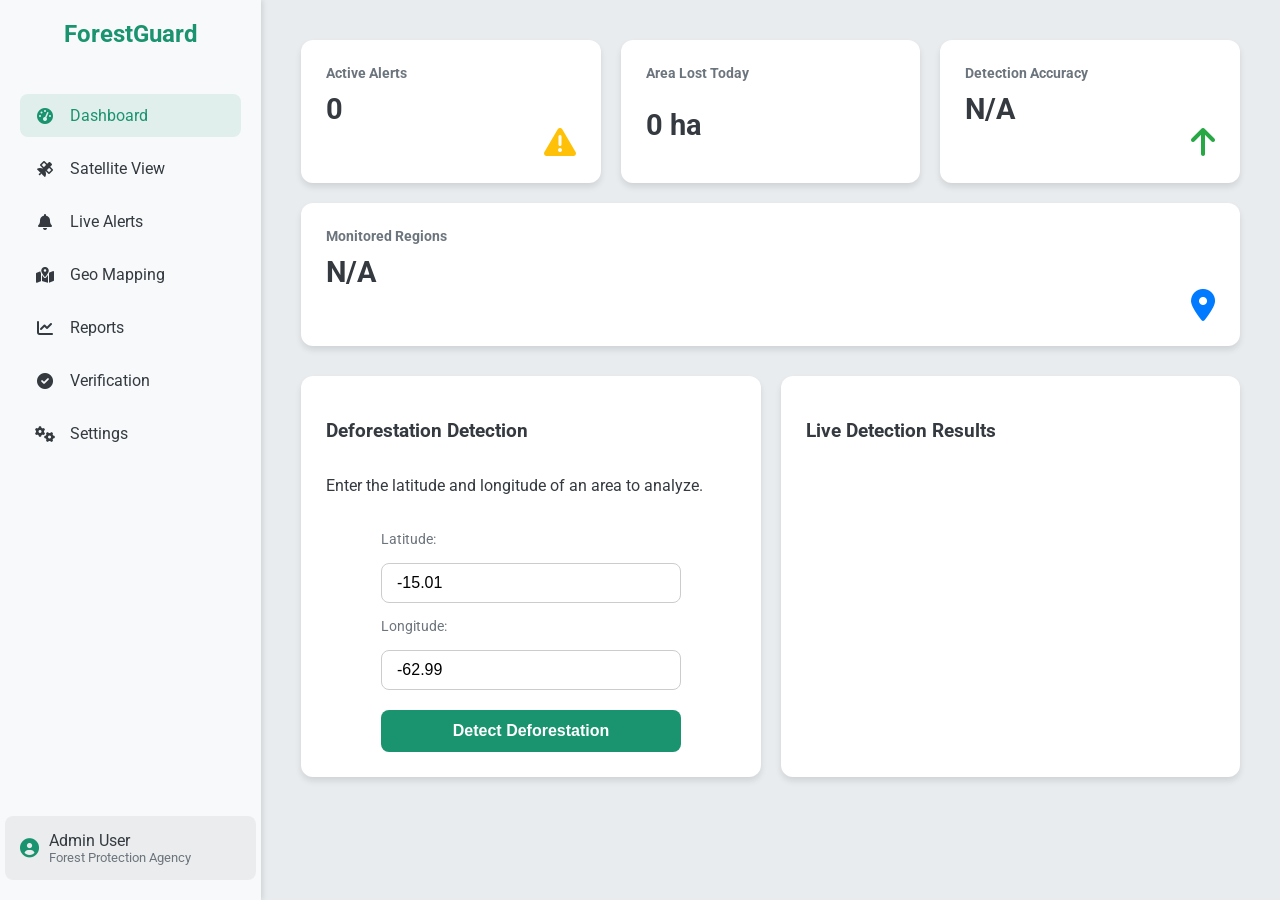
==== src/templates/index.html @ d098df05 "frontend - dashboard" ====
<!DOCTYPE html>
<html lang="en">
<head>
    <meta charset="UTF-8">
    <meta name="viewport" content="width=device-width, initial-scale=1.0">
    <title>ForestGuard | AI Deforestation Monitor</title>
    <link href="https://fonts.googleapis.com/css2?family=Roboto:wght@300;400;700&display=swap" rel="stylesheet">
    <link rel="stylesheet" href="https://cdnjs.cloudflare.com/ajax/libs/font-awesome/6.0.0-beta3/css/all.min.css">
    <style>
        :root {
            --primary-green: #1a936f;
            --sidebar-bg: #f8f9fa;
            --main-bg: #e9ecef;
            --card-bg: #ffffff;
            --text-color: #343a40;
            --light-text: #6c757d;
            --shadow: 0 4px 6px rgba(0, 0, 0, 0.1);
            --red-alert: #dc3545;
            --orange-alert: #fd7e14;
            --green-alert: #28a745;
        }

        body {
            font-family: 'Roboto', sans-serif;
            background-color: var(--main-bg);
            color: var(--text-color);
            margin: 0;
            display: flex;
            min-height: 100vh;
        }

        .sidebar {
            width: 250px;
            background-color: var(--sidebar-bg);
            padding: 20px;
            box-shadow: 2px 0 5px rgba(0, 0, 0, 0.1);
            display: flex;
            flex-direction: column;
            justify-content: space-between;
            align-items: center;
        }

        .sidebar .logo {
            font-size: 1.5em;
            font-weight: 700;
            color: var(--primary-green);
            margin-bottom: 30px;
        }

        .sidebar-menu {
            list-style: none;
            padding: 0;
            width: 100%;
        }

        .sidebar-menu li {
            margin-bottom: 10px;
        }

        .sidebar-menu a {
            display: flex;
            align-items: center;
            padding: 12px 15px;
            text-decoration: none;
            color: var(--text-color);
            border-radius: 8px;
            transition: background-color 0.3s ease;
        }

        .sidebar-menu a:hover,
        .sidebar-menu a.active {
            background-color: rgba(26, 147, 111, 0.1);
            color: var(--primary-green);
        }

        .sidebar-menu a i {
            margin-right: 15px;
            width: 20px;
            text-align: center;
        }

        .user-profile {
            margin-top: auto;
            display: flex;
            align-items: center;
            padding: 15px;
            background-color: rgba(0, 0, 0, 0.05);
            border-radius: 8px;
            width: 100%;
        }

        .user-profile .user-icon {
            font-size: 1.2em;
            color: var(--primary-green);
            margin-right: 10px;
        }

        .main-content {
            flex-grow: 1;
            padding: 40px;
            display: flex;
            flex-direction: column;
        }

        .page-content {
            display: none;
        }

        .page-content.active {
            display: flex;
            flex-direction: column;
        }

        .header-cards {
            display: flex;
            gap: 20px;
            margin-bottom: 30px;
            flex-wrap: wrap;
        }

        .header-card {
            background-color: var(--card-bg);
            padding: 25px;
            border-radius: 12px;
            box-shadow: var(--shadow);
            flex: 1;
            display: flex;
            flex-direction: column;
            justify-content: space-between;
            min-width: 200px;
        }

        .header-card h4 {
            font-size: 0.9em;
            color: var(--light-text);
            margin-top: 0;
            margin-bottom: 10px;
        }

        .header-card .card-value {
            font-size: 1.8em;
            font-weight: 700;
            margin: 0;
        }

        .header-card .card-info {
            font-size: 0.8em;
            color: var(--light-text);
            margin-top: 5px;
        }

        .header-card .card-icon {
            font-size: 2em;
            color: var(--primary-green);
            margin-left: auto;
        }

        .main-cards {
            display: grid;
            grid-template-columns: repeat(auto-fit, minmax(300px, 1fr));
            gap: 20px;
            margin-bottom: 30px;
        }

        .main-card {
            background-color: var(--card-bg);
            padding: 25px;
            border-radius: 12px;
            box-shadow: var(--shadow);
            display: flex;
            flex-direction: column;
        }

        .input-card {
            display: flex;
            flex-direction: column;
            align-items: center;
        }

        .input-group {
            display: flex;
            flex-direction: column;
            gap: 15px;
            margin-top: 20px;
            width: 100%;
            max-width: 300px;
        }

        .input-group label {
            text-align: left;
            font-size: 0.9em;
            color: var(--light-text);
        }

        .input-group input {
            padding: 10px 15px;
            border: 1px solid #ccc;
            border-radius: 8px;
            font-size: 1em;
            outline: none;
            transition: border-color 0.3s ease, box-shadow 0.3s ease;
            width: 100%;
            box-sizing: border-box;
        }

        #alert-button {
            background-color: var(--primary-green);
            color: white;
            padding: 12px 24px;
            border: none;
            border-radius: 8px;
            font-size: 1em;
            cursor: pointer;
            transition: background-color 0.3s ease, transform 0.2s ease;
            font-weight: 700;
            margin-top: 20px;
            width: 100%;
            max-width: 300px;
        }

        #alert-button:hover {
            background-color: #167a5b;
            transform: translateY(-2px);
        }

        .loading-spinner {
            display: none;
            border: 4px solid #f3f3f3;
            border-top: 4px solid var(--primary-green);
            border-radius: 50%;
            width: 30px;
            height: 30px;
            animation: spin 1s linear infinite;
            margin: 20px auto;
        }

        @keyframes spin {
            0% { transform: rotate(0deg); }
            100% { transform: rotate(360deg); }
        }

        .results-container {
            display: flex;
            justify-content: center;
            flex-wrap: wrap;
            gap: 20px;
            margin-top: 30px;
        }

        .result-image {
            background: var(--main-bg);
            padding: 10px;
            border-radius: 12px;
            box-shadow: var(--shadow);
            text-align: center;
            flex: 1;
            min-width: 250px;
        }

        .result-image img {
            max-width: 100%;
            height: auto;
            border-radius: 8px;
        }

        .alert-card {
            background-color: var(--card-bg);
            padding: 20px;
            border-radius: 12px;
            box-shadow: var(--shadow);
            display: flex;
            flex-direction: column;
            gap: 15px;
        }

        .alert-header {
            display: flex;
            justify-content: space-between;
            align-items: center;
        }

        .alert-header .alert-title {
            font-size: 1.1em;
            font-weight: 700;
        }

        .alert-header .alert-status {
            font-size: 0.9em;
            font-weight: 700;
            padding: 5px 10px;
            border-radius: 5px;
            color: #fff;
        }

        .alert-header .high-risk {
            background-color: var(--red-alert);
        }

        .alert-header .medium-risk {
            background-color: var(--orange-alert);
        }

        .alert-header .low-risk {
            background-color: var(--green-alert);
        }

        .alert-details {
            display: grid;
            grid-template-columns: 1fr 1fr;
            gap: 10px;
        }

        .alert-detail-item {
            display: flex;
            flex-direction: column;
        }

        .alert-detail-item .label {
            font-size: 0.8em;
            color: var(--light-text);
        }

        .alert-detail-item .value {
            font-size: 0.9em;
            font-weight: 400;
        }

        .alert-buttons {
            display: flex;
            gap: 10px;
            margin-top: 15px;
        }

        .alert-buttons .btn {
            flex: 1;
            padding: 10px;
            border-radius: 8px;
            text-align: center;
            text-decoration: none;
            font-weight: 700;
            transition: background-color 0.3s ease;
        }

        .alert-buttons .btn-primary {
            background-color: var(--primary-green);
            color: #fff;
            border: none;
        }

        .alert-buttons .btn-secondary {
            background-color: #e9ecef;
            color: var(--text-color);
            border: 1px solid #dee2e6;
        }

        .alerts-grid {
            display: grid;
            grid-template-columns: repeat(auto-fit, minmax(350px, 1fr));
            gap: 20px;
        }

        .satellite-content {
            display: flex;
            gap: 20px;
            flex-wrap: wrap;
            margin-top: 20px;
        }

        .satellite-left {
            flex: 2;
        }

        .satellite-right {
            flex: 1;
            display: flex;
            flex-direction: column;
            gap: 20px;
        }

        .satellite-map {
            width: 100%;
            height: 400px;
            background-color: var(--main-bg);
            border-radius: 12px;
            box-shadow: var(--shadow);
            display: flex;
            align-items: center;
            justify-content: center;
            font-size: 1.2em;
            color: var(--light-text);
        }

        /* Responsive design */
        @media (max-width: 768px) {
            body {
                flex-direction: column;
            }
            .sidebar {
                width: 100%;
                height: auto;
                flex-direction: row;
                justify-content: space-between;
                padding: 10px 20px;
                box-shadow: 0 2px 5px rgba(0, 0, 0, 0.1);
            }
            .sidebar .logo {
                margin-bottom: 0;
            }
            .sidebar-menu {
                display: none;
            }
            .user-profile {
                display: none;
            }
            .main-content {
                padding: 20px;
            }
        }
    </style>
</head>
<body>
    <div class="sidebar">
        <div class="logo">ForestGuard</div>
        <ul class="sidebar-menu">
            <li><a href="#" class="active" data-page="dashboard"><i class="fas fa-tachometer-alt"></i> Dashboard</a></li>
            <li><a href="#" data-page="satellite-view"><i class="fas fa-satellite"></i> Satellite View</a></li>
            <li><a href="#" data-page="live-alerts"><i class="fas fa-bell"></i> Live Alerts</a></li>
            <li><a href="#" data-page="geo-mapping"><i class="fas fa-map-marked-alt"></i> Geo Mapping</a></li>
            <li><a href="#" data-page="reports"><i class="fas fa-chart-line"></i> Reports</a></li>
            <li><a href="#" data-page="verification"><i class="fas fa-check-circle"></i> Verification</a></li>
            <li><a href="#" data-page="settings"><i class="fas fa-cogs"></i> Settings</a></li>
        </ul>
        <div class="user-profile">
            <i class="fas fa-user-circle user-icon"></i>
            <div>
                <div>Admin User</div>
                <div style="font-size: 0.8em; color: var(--light-text);">Forest Protection Agency</div>
            </div>
        </div>
    </div>
    <div class="main-content">
        <!-- Dashboard Page -->
        <div class="page-content active" id="dashboard-page">
            <div class="header-cards">
                <div class="header-card">
                    <h4>Active Alerts</h4>
                    <div class="card-value" id="active-alerts">0</div>
                    <i class="fas fa-exclamation-triangle card-icon" style="color: #ffc107;"></i>
                </div>
                <div class="header-card">
                    <h4>Area Lost Today</h4>
                    <div class="card-value" id="area-lost">0 ha</div>
                    <i class="fas fa-tree-city card-icon" style="color: #dc3545;"></i>
                </div>
                <div class="header-card">
                    <h4>Detection Accuracy</h4>
                    <div class="card-value" id="accuracy">N/A</div>
                    <i class="fas fa-arrow-up card-icon" style="color: #28a745;"></i>
                </div>
                <div class="header-card">
                    <h4>Monitored Regions</h4>
                    <div class="card-value" id="regions">N/A</div>
                    <i class="fas fa-map-marker-alt card-icon" style="color: #007bff;"></i>
                </div>
            </div>
            <div class="main-cards">
                <div class="main-card">
                    <h3>Deforestation Detection</h3>
                    <p>Enter the latitude and longitude of an area to analyze.</p>
                    <div class="input-card">
                        <div class="input-group">
                            <label for="lat">Latitude:</label>
                            <input type="number" id="lat" value="-15.01" step="any">
                            <label for="lon">Longitude:</label>
                            <input type="number" id="lon" value="-62.99" step="any">
                        </div>
                        <button id="alert-button">Detect Deforestation</button>
                        <div id="loading" class="loading-spinner"></div>
                        <div id="status-message"></div>
                    </div>
                </div>
                <div class="main-card">
                    <h3>Live Detection Results</h3>
                    <div class="results-container" id="results">
                        <!-- Images will be injected here -->
                    </div>
                </div>
            </div>
        </div>

        <!-- Satellite View Page -->
        <div class="page-content" id="satellite-view-page">
            <h3>Live Satellite Feed - Amazon Basin</h3>
            <p style="font-size: 0.9em; color: var(--light-text);">Coordinates: -3.4553, -62.2159</p>
            <div class="satellite-content">
                <div class="satellite-left">
                    <div class="main-card">
                        <p style="font-size: 0.9em; color: var(--light-text); text-align: left;">AI Detection Legend</p>
                        <div style="display: flex; flex-direction: column; gap: 5px; margin-top: 10px;">
                            <div style="display: flex; align-items: center; gap: 10px; font-size: 0.9em;">
                                <div style="width: 15px; height: 15px; background-color: var(--red-alert);"></div>High Risk (>90% confidence)
                            </div>
                            <div style="display: flex; align-items: center; gap: 10px; font-size: 0.9em;">
                                <div style="width: 15px; height: 15px; background-color: var(--orange-alert);"></div>Medium Risk (70-90% confidence)
                            </div>
                            <div style="display: flex; align-items: center; gap: 10px; font-size: 0.9em;">
                                <div style="width: 15px; height: 15px; background-color: var(--green-alert);"></div>Low Risk (50-70% confidence)
                            </div>
                        </div>
                        <div class="satellite-map">
                            <i class="fas fa-map" style="font-size: 3em;"></i>
                        </div>
                    </div>
                </div>
                <div class="satellite-right">
                    <div class="main-card">
                        <p style="font-size: 0.9em; color: var(--light-text); text-align: left;">Real-time Analysis</p>
                        <div style="display: flex; justify-content: space-between; margin-top: 10px; font-size: 0.9em;">
                            <div style="color: var(--light-text);">Processing Status:</div>
                            <div style="font-weight: 700;">Active</div>
                        </div>
                        <div style="display: flex; justify-content: space-between; margin-top: 5px; font-size: 0.9em;">
                            <div style="color: var(--light-text);">Last Update:</div>
                            <div style="font-weight: 700;">2 minutes ago</div>
                        </div>
                        <div style="display: flex; justify-content: space-between; margin-top: 5px; font-size: 0.9em;">
                            <div style="color: var(--light-text);">Cloud Coverage:</div>
                            <div style="font-weight: 700;">12%</div>
                        </div>
                        <div style="display: flex; justify-content: space-between; margin-top: 5px; font-size: 0.9em;">
                            <div style="color: var(--light-text);">Image Resolution:</div>
                            <div style="font-weight: 700;">10m/pixel</div>
                        </div>
                    </div>
                    <div class="main-card">
                        <p style="font-size: 0.9em; color: var(--light-text); text-align: left;">Detection Summary</p>
                        <div style="display: flex; justify-content: space-between; margin-top: 10px; font-size: 0.9em;">
                            <div style="color: var(--light-text);">Total Detections:</div>
                            <div style="font-weight: 700;">247</div>
                        </div>
                        <div style="display: flex; justify-content: space-between; margin-top: 5px; font-size: 0.9em;">
                            <div style="color: var(--light-text);">High Confidence:</div>
                            <div style="font-weight: 700;">89</div>
                        </div>
                        <div style="display: flex; justify-content: space-between; margin-top: 5px; font-size: 0.9em;">
                            <div style="color: var(--light-text);">Medium Confidence:</div>
                            <div style="font-weight: 700;">124</div>
                        </div>
                        <div style="display: flex; justify-content: space-between; margin-top: 5px; font-size: 0.9em;">
                            <div style="color: var(--light-text);">Low Confidence:</div>
                            <div style="font-weight: 700;">34</div>
                        </div>
                    </div>
                    <div class="main-card">
                        <p style="font-size: 0.9em; color: var(--light-text); text-align: left;">Area Analysis</p>
                        <div style="display: flex; justify-content: space-between; margin-top: 10px; font-size: 0.9em;">
                            <div style="color: var(--light-text);">Total Area Lost:</div>
                            <div style="font-weight: 700;">1,456 ha</div>
                        </div>
                        <div style="display: flex; justify-content: space-between; margin-top: 5px; font-size: 0.9em;">
                            <div style="color: var(--light-text);">Rate (ha/day):</div>
                            <div style="font-weight: 700;">12.3 ha</div>
                        </div>
                        <div style="display: flex; justify-content: space-between; margin-top: 5px; font-size: 0.9em;">
                            <div style="color: var(--light-text);">Largest Event:</div>
                            <div style="font-weight: 700;">18.2 ha</div>
                        </div>
                        <div style="display: flex; justify-content: space-between; margin-top: 5px; font-size: 0.9em;">
                            <div style="color: var(--light-text);">Average Size:</div>
                            <div style="font-weight: 700;">8.7 ha</div>
                        </div>
                    </div>
                </div>
            </div>
        </div>

        <!-- Live Alerts Page -->
        <div class="page-content" id="live-alerts-page">
            <h3>Live Deforestation Alerts</h3>
            <div class="alerts-grid">
                <!-- Alert Card 1 -->
                <div class="alert-card">
                    <div class="alert-header">
                        <div class="alert-title">Alert #001</div>
                        <div class="alert-status high-risk">HIGH RISK</div>
                    </div>
                    <div class="alert-image">
                        <img src="https://placehold.co/400x200/96ac6c/fff?text=Alert+Image" alt="Deforestation Alert">
                    </div>
                    <div class="alert-details">
                        <div class="alert-detail-item">
                            <div class="label">Location</div>
                            <div class="value">Amazon Basin (-3.4653, -62.2159)</div>
                        </div>
                        <div class="alert-detail-item">
                            <div class="label">Area affected</div>
                            <div class="value">12.3 ha</div>
                        </div>
                        <div class="alert-detail-item">
                            <div class="label">Date/Time</div>
                            <div class="value">2025-08-18 14:32:15</div>
                        </div>
                        <div class="alert-detail-item">
                            <div class="label">AI Confidence</div>
                            <div class="value">98.2%</div>
                        </div>
                    </div>
                    <div class="alert-buttons">
                        <a href="#" class="btn btn-primary">Investigate</a>
                        <a href="#" class="btn btn-secondary">False Positive</a>
                    </div>
                </div>
                <!-- Alert Card 2 -->
                <div class="alert-card">
                    <div class="alert-header">
                        <div class="alert-title">Alert #002</div>
                        <div class="alert-status medium-risk">MEDIUM RISK</div>
                    </div>
                    <div class="alert-image">
                        <img src="https://placehold.co/400x200/96ac6c/fff?text=Alert+Image" alt="Deforestation Alert">
                    </div>
                    <div class="alert-details">
                        <div class="alert-detail-item">
                            <div class="label">Location</div>
                            <div class="value">Congo Basin (0.3478, 25.2797)</div>
                        </div>
                        <div class="alert-detail-item">
                            <div class="label">Area affected</div>
                            <div class="value">8.7 ha</div>
                        </div>
                        <div class="alert-detail-item">
                            <div class="label">Date/Time</div>
                            <div class="value">2025-08-18 13:45:28</div>
                        </div>
                        <div class="alert-detail-item">
                            <div class="label">AI Confidence</div>
                            <div class="value">87.5%</div>
                        </div>
                    </div>
                    <div class="alert-buttons">
                        <a href="#" class="btn btn-primary">Investigate</a>
                        <a href="#" class="btn btn-secondary">False Positive</a>
                    </div>
                </div>
                <!-- Alert Card 3 -->
                <div class="alert-card">
                    <div class="alert-header">
                        <div class="alert-title">Alert #003</div>
                        <div class="alert-status high-risk">HIGH RISK</div>
                    </div>
                    <div class="alert-image">
                        <img src="https://placehold.co/400x200/96ac6c/fff?text=Alert+Image" alt="Deforestation Alert">
                    </div>
                    <div class="alert-details">
                        <div class="alert-detail-item">
                            <div class="label">Location</div>
                            <div class="value">Borneo (-0.7893, 113.9213)</div>
                        </div>
                        <div class="alert-detail-item">
                            <div class="label">Area affected</div>
                            <div class="value">15.6 ha</div>
                        </div>
                        <div class="alert-detail-item">
                            <div class="label">Date/Time</div>
                            <div class="value">2025-08-18 12:18:42</div>
                        </div>
                        <div class="alert-detail-item">
                            <div class="label">AI Confidence</div>
                            <div class="value">94.8%</div>
                        </div>
                    </div>
                    <div class="alert-buttons">
                        <a href="#" class="btn btn-primary">Investigate</a>
                        <a href="#" class="btn btn-secondary">False Positive</a>
                    </div>
                </div>
                <!-- Alert Card 4 -->
                <div class="alert-card">
                    <div class="alert-header">
                        <div class="alert-title">Alert #004</div>
                        <div class="alert-status low-risk">LOW RISK</div>
                    </div>
                    <div class="alert-image">
                        <img src="https://placehold.co/400x200/96ac6c/fff?text=Alert+Image" alt="Deforestation Alert">
                    </div>
                    <div class="alert-details">
                        <div class="alert-detail-item">
                            <div class="label">Location</div>
                            <div class="value">Atlantic Forest (-22.9068, -43.1729)</div>
                        </div>
                        <div class="alert-detail-item">
                            <div class="label">Area affected</div>
                            <div class="value">4.2 ha</div>
                        </div>
                        <div class="alert-detail-item">
                            <div class="label">Date/Time</div>
                            <div class="value">2025-08-18 11:52:17</div>
                        </div>
                        <div class="alert-detail-item">
                            <div class="label">AI Confidence</div>
                            <div class="value">72.1%</div>
                        </div>
                    </div>
                    <div class="alert-buttons">
                        <a href="#" class="btn btn-primary">Investigate</a>
                        <a href="#" class="btn btn-secondary">False Positive</a>
                    </div>
                </div>
            </div>
        </div>

        <!-- Other pages (Geo Mapping, Reports, etc.) -->
        <div class="page-content" id="geo-mapping-page">
            <h3>Geospatial Mapping</h3>
            <p>This page will display a map with deforestation alerts and regional statistics.</p>
        </div>
        <div class="page-content" id="reports-page">
            <h3>Reports</h3>
            <p>This page will provide detailed deforestation reports.</p>
        </div>
        <div class="page-content" id="verification-page">
            <h3>Verification</h3>
            <p>This page will allow users to verify AI alerts.</p>
        </div>
        <div class="page-content" id="settings-page">
            <h3>Settings</h3>
            <p>This page will contain user and application settings.</p>
        </div>
    </div>
    <script src="https://cdnjs.cloudflare.com/ajax/libs/animejs/3.2.1/anime.min.js"></script>
    <script src="/static/ui.js"></script>
    <script src="/static/app.js"></script>
</body>
</html>
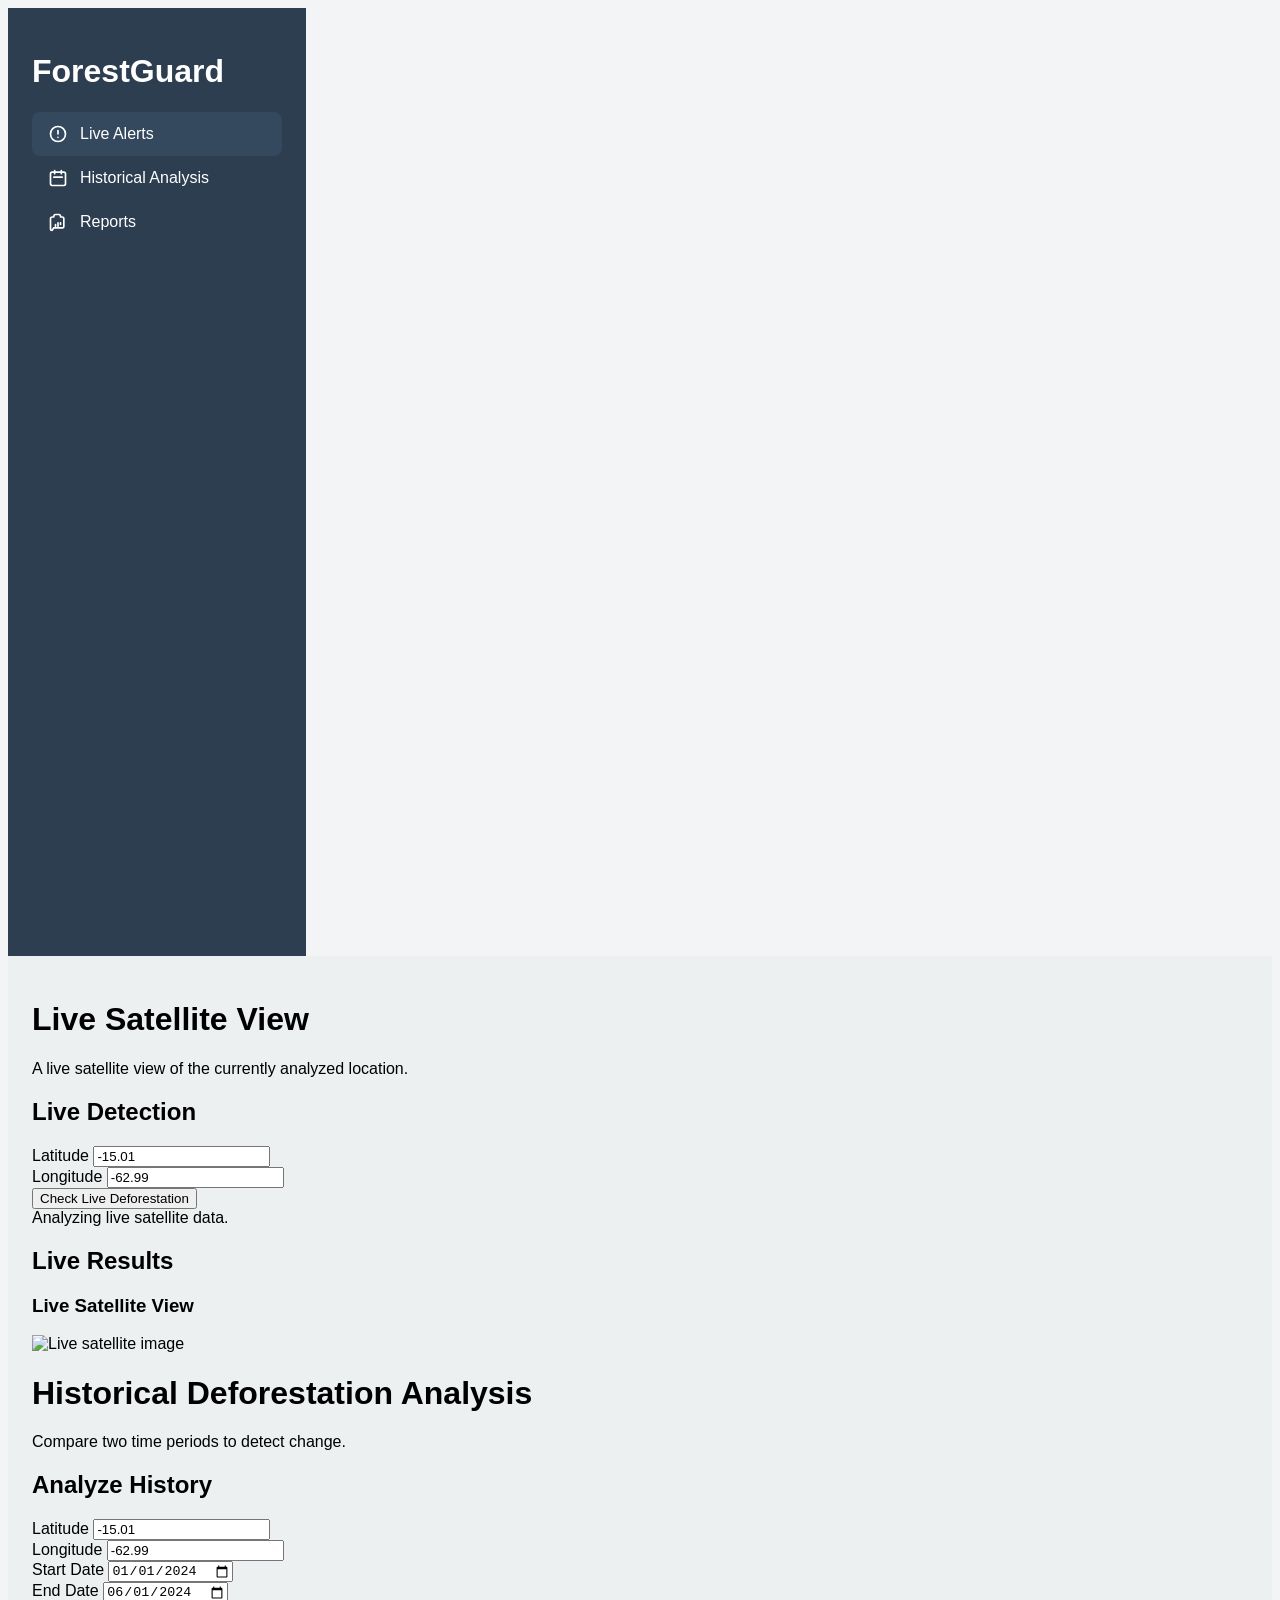
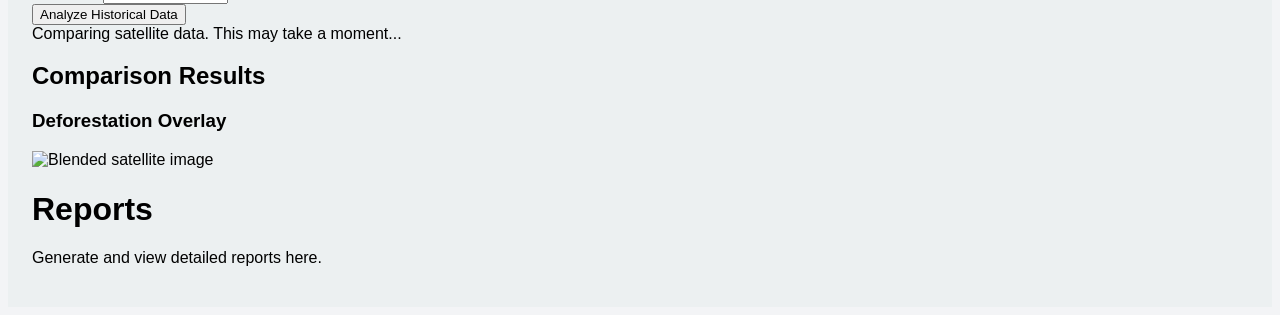
==== commit 61b14350: "final push" ====
--- a/src/templates/index.html
+++ b/src/templates/index.html
@@ -3,732 +3,280 @@
 <head>
     <meta charset="UTF-8">
     <meta name="viewport" content="width=device-width, initial-scale=1.0">
-    <title>ForestGuard | AI Deforestation Monitor</title>
-    <link href="https://fonts.googleapis.com/css2?family=Roboto:wght@300;400;700&display=swap" rel="stylesheet">
-    <link rel="stylesheet" href="https://cdnjs.cloudflare.com/ajax/libs/font-awesome/6.0.0-beta3/css/all.min.css">
+    <title>ForestGuard Dashboard</title>
+    <script src="https://cdn.tailwindcss.com"></script>
     <style>
-        :root {
-            --primary-green: #1a936f;
-            --sidebar-bg: #f8f9fa;
-            --main-bg: #e9ecef;
-            --card-bg: #ffffff;
-            --text-color: #343a40;
-            --light-text: #6c757d;
-            --shadow: 0 4px 6px rgba(0, 0, 0, 0.1);
-            --red-alert: #dc3545;
-            --orange-alert: #fd7e14;
-            --green-alert: #28a745;
-        }
-
         body {
-            font-family: 'Roboto', sans-serif;
-            background-color: var(--main-bg);
-            color: var(--text-color);
-            margin: 0;
-            display: flex;
-            min-height: 100vh;
-        }
-
+            font-family: 'Inter', sans-serif;
+            background-color: #f3f4f6;
+        }
         .sidebar {
             width: 250px;
-            background-color: var(--sidebar-bg);
-            padding: 20px;
-            box-shadow: 2px 0 5px rgba(0, 0, 0, 0.1);
-            display: flex;
-            flex-direction: column;
-            justify-content: space-between;
-            align-items: center;
-        }
-
-        .sidebar .logo {
-            font-size: 1.5em;
-            font-weight: 700;
-            color: var(--primary-green);
-            margin-bottom: 30px;
-        }
-
-        .sidebar-menu {
-            list-style: none;
-            padding: 0;
-            width: 100%;
-        }
-
-        .sidebar-menu li {
-            margin-bottom: 10px;
-        }
-
-        .sidebar-menu a {
+            background-color: #2c3e50;
+            color: white;
+            padding: 24px;
+            height: 100vh;
+        }
+        .content {
+            flex-grow: 1;
+            background-color: #ecf0f1;
+            padding: 24px;
+        }
+        .nav-item {
             display: flex;
             align-items: center;
-            padding: 12px 15px;
-            text-decoration: none;
-            color: var(--text-color);
+            padding: 12px 16px;
             border-radius: 8px;
-            transition: background-color 0.3s ease;
-        }
-
-        .sidebar-menu a:hover,
-        .sidebar-menu a.active {
-            background-color: rgba(26, 147, 111, 0.1);
-            color: var(--primary-green);
-        }
-
-        .sidebar-menu a i {
-            margin-right: 15px;
+            cursor: pointer;
+            transition: background-color 0.2s;
+        }
+        .nav-item:hover, .nav-item.active {
+            background-color: #34495e;
+        }
+        .nav-item-icon {
             width: 20px;
-            text-align: center;
-        }
-
-        .user-profile {
-            margin-top: auto;
-            display: flex;
-            align-items: center;
-            padding: 15px;
-            background-color: rgba(0, 0, 0, 0.05);
-            border-radius: 8px;
-            width: 100%;
-        }
-
-        .user-profile .user-icon {
-            font-size: 1.2em;
-            color: var(--primary-green);
-            margin-right: 10px;
-        }
-
-        .main-content {
-            flex-grow: 1;
-            padding: 40px;
-            display: flex;
-            flex-direction: column;
-        }
-
-        .page-content {
-            display: none;
-        }
-
-        .page-content.active {
-            display: flex;
-            flex-direction: column;
-        }
-
-        .header-cards {
-            display: flex;
-            gap: 20px;
-            margin-bottom: 30px;
-            flex-wrap: wrap;
-        }
-
-        .header-card {
-            background-color: var(--card-bg);
-            padding: 25px;
-            border-radius: 12px;
-            box-shadow: var(--shadow);
-            flex: 1;
-            display: flex;
-            flex-direction: column;
-            justify-content: space-between;
-            min-width: 200px;
-        }
-
-        .header-card h4 {
-            font-size: 0.9em;
-            color: var(--light-text);
-            margin-top: 0;
-            margin-bottom: 10px;
-        }
-
-        .header-card .card-value {
-            font-size: 1.8em;
-            font-weight: 700;
-            margin: 0;
-        }
-
-        .header-card .card-info {
-            font-size: 0.8em;
-            color: var(--light-text);
-            margin-top: 5px;
-        }
-
-        .header-card .card-icon {
-            font-size: 2em;
-            color: var(--primary-green);
-            margin-left: auto;
-        }
-
-        .main-cards {
-            display: grid;
-            grid-template-columns: repeat(auto-fit, minmax(300px, 1fr));
-            gap: 20px;
-            margin-bottom: 30px;
-        }
-
-        .main-card {
-            background-color: var(--card-bg);
-            padding: 25px;
-            border-radius: 12px;
-            box-shadow: var(--shadow);
-            display: flex;
-            flex-direction: column;
-        }
-
-        .input-card {
-            display: flex;
-            flex-direction: column;
-            align-items: center;
-        }
-
-        .input-group {
-            display: flex;
-            flex-direction: column;
-            gap: 15px;
-            margin-top: 20px;
-            width: 100%;
-            max-width: 300px;
-        }
-
-        .input-group label {
-            text-align: left;
-            font-size: 0.9em;
-            color: var(--light-text);
-        }
-
-        .input-group input {
-            padding: 10px 15px;
-            border: 1px solid #ccc;
-            border-radius: 8px;
-            font-size: 1em;
-            outline: none;
-            transition: border-color 0.3s ease, box-shadow 0.3s ease;
-            width: 100%;
-            box-sizing: border-box;
-        }
-
-        #alert-button {
-            background-color: var(--primary-green);
-            color: white;
-            padding: 12px 24px;
-            border: none;
-            border-radius: 8px;
-            font-size: 1em;
-            cursor: pointer;
-            transition: background-color 0.3s ease, transform 0.2s ease;
-            font-weight: 700;
-            margin-top: 20px;
-            width: 100%;
-            max-width: 300px;
-        }
-
-        #alert-button:hover {
-            background-color: #167a5b;
-            transform: translateY(-2px);
-        }
-
-        .loading-spinner {
-            display: none;
-            border: 4px solid #f3f3f3;
-            border-top: 4px solid var(--primary-green);
-            border-radius: 50%;
-            width: 30px;
-            height: 30px;
-            animation: spin 1s linear infinite;
-            margin: 20px auto;
-        }
-
-        @keyframes spin {
-            0% { transform: rotate(0deg); }
-            100% { transform: rotate(360deg); }
-        }
-
-        .results-container {
-            display: flex;
-            justify-content: center;
-            flex-wrap: wrap;
-            gap: 20px;
-            margin-top: 30px;
-        }
-
-        .result-image {
-            background: var(--main-bg);
-            padding: 10px;
-            border-radius: 12px;
-            box-shadow: var(--shadow);
-            text-align: center;
-            flex: 1;
-            min-width: 250px;
-        }
-
-        .result-image img {
-            max-width: 100%;
-            height: auto;
-            border-radius: 8px;
-        }
-
-        .alert-card {
-            background-color: var(--card-bg);
-            padding: 20px;
-            border-radius: 12px;
-            box-shadow: var(--shadow);
-            display: flex;
-            flex-direction: column;
-            gap: 15px;
-        }
-
-        .alert-header {
-            display: flex;
-            justify-content: space-between;
-            align-items: center;
-        }
-
-        .alert-header .alert-title {
-            font-size: 1.1em;
-            font-weight: 700;
-        }
-
-        .alert-header .alert-status {
-            font-size: 0.9em;
-            font-weight: 700;
-            padding: 5px 10px;
-            border-radius: 5px;
-            color: #fff;
-        }
-
-        .alert-header .high-risk {
-            background-color: var(--red-alert);
-        }
-
-        .alert-header .medium-risk {
-            background-color: var(--orange-alert);
-        }
-
-        .alert-header .low-risk {
-            background-color: var(--green-alert);
-        }
-
-        .alert-details {
-            display: grid;
-            grid-template-columns: 1fr 1fr;
-            gap: 10px;
-        }
-
-        .alert-detail-item {
-            display: flex;
-            flex-direction: column;
-        }
-
-        .alert-detail-item .label {
-            font-size: 0.8em;
-            color: var(--light-text);
-        }
-
-        .alert-detail-item .value {
-            font-size: 0.9em;
-            font-weight: 400;
-        }
-
-        .alert-buttons {
-            display: flex;
-            gap: 10px;
-            margin-top: 15px;
-        }
-
-        .alert-buttons .btn {
-            flex: 1;
-            padding: 10px;
-            border-radius: 8px;
-            text-align: center;
-            text-decoration: none;
-            font-weight: 700;
-            transition: background-color 0.3s ease;
-        }
-
-        .alert-buttons .btn-primary {
-            background-color: var(--primary-green);
-            color: #fff;
-            border: none;
-        }
-
-        .alert-buttons .btn-secondary {
-            background-color: #e9ecef;
-            color: var(--text-color);
-            border: 1px solid #dee2e6;
-        }
-
-        .alerts-grid {
-            display: grid;
-            grid-template-columns: repeat(auto-fit, minmax(350px, 1fr));
-            gap: 20px;
-        }
-
-        .satellite-content {
-            display: flex;
-            gap: 20px;
-            flex-wrap: wrap;
-            margin-top: 20px;
-        }
-
-        .satellite-left {
-            flex: 2;
-        }
-
-        .satellite-right {
-            flex: 1;
-            display: flex;
-            flex-direction: column;
-            gap: 20px;
-        }
-
-        .satellite-map {
-            width: 100%;
-            height: 400px;
-            background-color: var(--main-bg);
-            border-radius: 12px;
-            box-shadow: var(--shadow);
-            display: flex;
-            align-items: center;
-            justify-content: center;
-            font-size: 1.2em;
-            color: var(--light-text);
-        }
-
-        /* Responsive design */
-        @media (max-width: 768px) {
-            body {
-                flex-direction: column;
-            }
-            .sidebar {
-                width: 100%;
-                height: auto;
-                flex-direction: row;
-                justify-content: space-between;
-                padding: 10px 20px;
-                box-shadow: 0 2px 5px rgba(0, 0, 0, 0.1);
-            }
-            .sidebar .logo {
-                margin-bottom: 0;
-            }
-            .sidebar-menu {
-                display: none;
-            }
-            .user-profile {
-                display: none;
-            }
-            .main-content {
-                padding: 20px;
-            }
+            height: 20px;
+            margin-right: 12px;
+        }
+        .nav-item-text {
+            font-weight: 500;
         }
     </style>
 </head>
-<body>
-    <div class="sidebar">
-        <div class="logo">ForestGuard</div>
-        <ul class="sidebar-menu">
-            <li><a href="#" class="active" data-page="dashboard"><i class="fas fa-tachometer-alt"></i> Dashboard</a></li>
-            <li><a href="#" data-page="satellite-view"><i class="fas fa-satellite"></i> Satellite View</a></li>
-            <li><a href="#" data-page="live-alerts"><i class="fas fa-bell"></i> Live Alerts</a></li>
-            <li><a href="#" data-page="geo-mapping"><i class="fas fa-map-marked-alt"></i> Geo Mapping</a></li>
-            <li><a href="#" data-page="reports"><i class="fas fa-chart-line"></i> Reports</a></li>
-            <li><a href="#" data-page="verification"><i class="fas fa-check-circle"></i> Verification</a></li>
-            <li><a href="#" data-page="settings"><i class="fas fa-cogs"></i> Settings</a></li>
-        </ul>
-        <div class="user-profile">
-            <i class="fas fa-user-circle user-icon"></i>
-            <div>
-                <div>Admin User</div>
-                <div style="font-size: 0.8em; color: var(--light-text);">Forest Protection Agency</div>
+<body class="flex min-h-screen">
+    <!-- Sidebar Navigation -->
+    <div class="sidebar flex flex-col items-start">
+        <h1 class="text-2xl font-bold mb-10">ForestGuard</h1>
+        <nav class="w-full space-y-2">
+            <a onclick="showSection('live-alerts')" class="nav-item active">
+                <svg class="nav-item-icon" fill="none" stroke="currentColor" viewBox="0 0 24 24" xmlns="http://www.w3.org/2000/svg">
+                    <path stroke-linecap="round" stroke-linejoin="round" stroke-width="2" d="M12 8v4m0 4h.01M21 12a9 9 0 11-18 0 9 9 0 0118 0z"></path>
+                </svg>
+                <span class="nav-item-text">Live Alerts</span>
+            </a>
+            <a onclick="showSection('historical-analysis')" class="nav-item">
+                <svg class="nav-item-icon" fill="none" stroke="currentColor" viewBox="0 0 24 24" xmlns="http://www.w3.org/2000/svg">
+                    <path stroke-linecap="round" stroke-linejoin="round" stroke-width="2" d="M8 7V3m8 4V3m-9 8h10M5 21h14a2 2 0 002-2V7a2 2 0 00-2-2H5a2 2 0 00-2 2v12a2 2 0 002 2z"></path>
+                </svg>
+                <span class="nav-item-text">Historical Analysis</span>
+            </a>
+            <a onclick="showSection('reports')" class="nav-item">
+                <svg class="nav-item-icon" fill="none" stroke="currentColor" viewBox="0 0 24 24" xmlns="http://www.w3.org/2000/svg">
+                    <path stroke-linecap="round" stroke-linejoin="round" stroke-width="2" d="M9 17v-2m3 2v-4m3 2v-2m-8 6h10a2 2 0 002-2V8a2 2 0 00-2-2h-2V5a2 2 0 00-2-2H9a2 2 0 00-2 2v1H5a2 2 0 00-2 2v12a2 2 0 002 2z"></path>
+                </svg>
+                <span class="nav-item-text">Reports</span>
+            </a>
+        </nav>
+    </div>
+
+    <!-- Main Content Area -->
+    <div class="content flex flex-col items-center">
+
+        <!-- Live Alerts Section (Initial View) -->
+        <div id="live-alerts" class="w-full">
+            <h1 class="text-3xl font-extrabold text-gray-900 text-center">Live Satellite View</h1>
+            <p class="text-gray-600 text-center mb-8">A live satellite view of the currently analyzed location.</p>
+
+            <div class="bg-white rounded-2xl shadow-xl p-8 max-w-4xl w-full flex flex-col md:flex-row gap-8">
+                <!-- Live Detection Input and Controls -->
+                <div class="w-full md:w-1/3 flex flex-col space-y-6">
+                    <h2 class="text-2xl font-bold text-gray-800 text-center">Live Detection</h2>
+                    <div class="space-y-4">
+                        <div>
+                            <label for="live-lat" class="block text-sm font-medium text-gray-700">Latitude</label>
+                            <input type="number" id="live-lat" placeholder="-15.01" value="-15.01" step="0.0001"
+                                   class="mt-1 block w-full rounded-md border-gray-300 shadow-sm p-2 focus:ring-blue-500 focus:border-blue-500" />
+                        </div>
+                        <div>
+                            <label for="live-lon" class="block text-sm font-medium text-gray-700">Longitude</label>
+                            <input type="number" id="live-lon" placeholder="-62.99" value="-62.99" step="0.0001"
+                                   class="mt-1 block w-full rounded-md border-gray-300 shadow-sm p-2 focus:ring-blue-500 focus:border-blue-500" />
+                        </div>
+                    </div>
+                    <button onclick="detectLive()"
+                            class="w-full py-3 px-6 bg-green-600 text-white rounded-full font-semibold shadow-md hover:bg-green-700 transition duration-300">
+                        Check Live Deforestation
+                    </button>
+                </div>
+                <!-- Live Detection Results Display -->
+                <div class="w-full md:w-2/3 flex flex-col items-center">
+                    <div id="live-results-container" class="w-full">
+                        <div id="live-loading" class="hidden text-center text-gray-500 text-lg">
+                            Analyzing live satellite data.
+                        </div>
+                        <div id="live-error" class="hidden text-center text-red-500 font-semibold text-lg"></div>
+                        <div id="live-images-display" class="hidden flex flex-col space-y-4">
+                            <h2 class="text-2xl font-bold text-gray-800 text-center">Live Results</h2>
+                            <p id="live-percentage" class="text-xl text-center font-bold text-green-600"></p>
+                            
+                            <div class="bg-gray-200 rounded-lg p-2 shadow-inner">
+                                <h3 class="text-lg font-medium text-gray-700 mb-2">Live Satellite View</h3>
+                                <img id="live-blended-image" src="" alt="Live satellite image" class="w-full h-auto rounded-lg shadow-md" />
+                            </div>
+                        </div>
+                    </div>
+                </div>
             </div>
         </div>
-    </div>
-    <div class="main-content">
-        <!-- Dashboard Page -->
-        <div class="page-content active" id="dashboard-page">
-            <div class="header-cards">
-                <div class="header-card">
-                    <h4>Active Alerts</h4>
-                    <div class="card-value" id="active-alerts">0</div>
-                    <i class="fas fa-exclamation-triangle card-icon" style="color: #ffc107;"></i>
-                </div>
-                <div class="header-card">
-                    <h4>Area Lost Today</h4>
-                    <div class="card-value" id="area-lost">0 ha</div>
-                    <i class="fas fa-tree-city card-icon" style="color: #dc3545;"></i>
-                </div>
-                <div class="header-card">
-                    <h4>Detection Accuracy</h4>
-                    <div class="card-value" id="accuracy">N/A</div>
-                    <i class="fas fa-arrow-up card-icon" style="color: #28a745;"></i>
-                </div>
-                <div class="header-card">
-                    <h4>Monitored Regions</h4>
-                    <div class="card-value" id="regions">N/A</div>
-                    <i class="fas fa-map-marker-alt card-icon" style="color: #007bff;"></i>
-                </div>
-            </div>
-            <div class="main-cards">
-                <div class="main-card">
-                    <h3>Deforestation Detection</h3>
-                    <p>Enter the latitude and longitude of an area to analyze.</p>
-                    <div class="input-card">
-                        <div class="input-group">
-                            <label for="lat">Latitude:</label>
-                            <input type="number" id="lat" value="-15.01" step="any">
-                            <label for="lon">Longitude:</label>
-                            <input type="number" id="lon" value="-62.99" step="any">
-                        </div>
-                        <button id="alert-button">Detect Deforestation</button>
-                        <div id="loading" class="loading-spinner"></div>
-                        <div id="status-message"></div>
-                    </div>
-                </div>
-                <div class="main-card">
-                    <h3>Live Detection Results</h3>
-                    <div class="results-container" id="results">
-                        <!-- Images will be injected here -->
+
+        <!-- Historical Analysis Section (Hidden by default) -->
+        <div id="historical-analysis" class="w-full hidden">
+            <h1 class="text-3xl font-extrabold text-gray-900 text-center">Historical Deforestation Analysis</h1>
+            <p class="text-gray-600 text-center mb-8">Compare two time periods to detect change.</p>
+
+            <div class="bg-white rounded-2xl shadow-xl p-8 max-w-4xl w-full flex flex-col md:flex-row gap-8">
+                <!-- Historical Detection Input and Controls -->
+                <div class="w-full md:w-1/3 flex flex-col space-y-6">
+                    <h2 class="text-2xl font-bold text-gray-800 text-center">Analyze History</h2>
+                    <div class="space-y-4">
+                        <div>
+                            <label for="hist-lat" class="block text-sm font-medium text-gray-700">Latitude</label>
+                            <input type="number" id="hist-lat" placeholder="-15.01" value="-15.01" step="0.0001"
+                                   class="mt-1 block w-full rounded-md border-gray-300 shadow-sm p-2 focus:ring-blue-500 focus:border-blue-500" />
+                        </div>
+                        <div>
+                            <label for="hist-lon" class="block text-sm font-medium text-gray-700">Longitude</label>
+                            <input type="number" id="hist-lon" placeholder="-62.99" value="-62.99" step="0.0001"
+                                   class="mt-1 block w-full rounded-md border-gray-300 shadow-sm p-2 focus:ring-blue-500 focus:border-blue-500" />
+                        </div>
+                        <div>
+                            <label for="start_date" class="block text-sm font-medium text-gray-700">Start Date</label>
+                            <input type="date" id="start_date" value="2024-01-01"
+                                   class="mt-1 block w-full rounded-md border-gray-300 shadow-sm p-2 focus:ring-blue-500 focus:border-blue-500" />
+                        </div>
+                        <div>
+                            <label for="end_date" class="block text-sm font-medium text-gray-700">End Date</label>
+                            <input type="date" id="end_date" value="2024-06-01"
+                                   class="mt-1 block w-full rounded-md border-gray-300 shadow-sm p-2 focus:ring-blue-500 focus:border-blue-500" />
+                        </div>
+                    </div>
+                    <button onclick="detectHistorical()"
+                            class="w-full py-3 px-6 bg-blue-600 text-white rounded-full font-semibold shadow-md hover:bg-blue-700 transition duration-300">
+                        Analyze Historical Data
+                    </button>
+                </div>
+                <!-- Historical Detection Results Display -->
+                <div class="w-full md:w-2/3 flex flex-col items-center">
+                    <div id="historical-results-container" class="w-full">
+                        <div id="historical-loading" class="hidden text-center text-gray-500 text-lg">
+                            Comparing satellite data. This may take a moment...
+                        </div>
+                        <div id="historical-error" class="hidden text-center text-red-500 font-semibold text-lg"></div>
+                        <div id="historical-images-display" class="hidden flex flex-col space-y-4">
+                            <h2 class="text-2xl font-bold text-gray-800 text-center">Comparison Results</h2>
+                            <p id="historical-percentage" class="text-xl text-center font-bold text-blue-600"></p>
+                            
+                            <div class="bg-gray-200 rounded-lg p-2 shadow-inner">
+                                <h3 class="text-lg font-medium text-gray-700 mb-2">Deforestation Overlay</h3>
+                                <img id="historical-blended-image" src="" alt="Blended satellite image" class="w-full h-auto rounded-lg shadow-md" />
+                            </div>
+                        </div>
                     </div>
                 </div>
             </div>
         </div>
 
-        <!-- Satellite View Page -->
-        <div class="page-content" id="satellite-view-page">
-            <h3>Live Satellite Feed - Amazon Basin</h3>
-            <p style="font-size: 0.9em; color: var(--light-text);">Coordinates: -3.4553, -62.2159</p>
-            <div class="satellite-content">
-                <div class="satellite-left">
-                    <div class="main-card">
-                        <p style="font-size: 0.9em; color: var(--light-text); text-align: left;">AI Detection Legend</p>
-                        <div style="display: flex; flex-direction: column; gap: 5px; margin-top: 10px;">
-                            <div style="display: flex; align-items: center; gap: 10px; font-size: 0.9em;">
-                                <div style="width: 15px; height: 15px; background-color: var(--red-alert);"></div>High Risk (>90% confidence)
-                            </div>
-                            <div style="display: flex; align-items: center; gap: 10px; font-size: 0.9em;">
-                                <div style="width: 15px; height: 15px; background-color: var(--orange-alert);"></div>Medium Risk (70-90% confidence)
-                            </div>
-                            <div style="display: flex; align-items: center; gap: 10px; font-size: 0.9em;">
-                                <div style="width: 15px; height: 15px; background-color: var(--green-alert);"></div>Low Risk (50-70% confidence)
-                            </div>
-                        </div>
-                        <div class="satellite-map">
-                            <i class="fas fa-map" style="font-size: 3em;"></i>
-                        </div>
-                    </div>
-                </div>
-                <div class="satellite-right">
-                    <div class="main-card">
-                        <p style="font-size: 0.9em; color: var(--light-text); text-align: left;">Real-time Analysis</p>
-                        <div style="display: flex; justify-content: space-between; margin-top: 10px; font-size: 0.9em;">
-                            <div style="color: var(--light-text);">Processing Status:</div>
-                            <div style="font-weight: 700;">Active</div>
-                        </div>
-                        <div style="display: flex; justify-content: space-between; margin-top: 5px; font-size: 0.9em;">
-                            <div style="color: var(--light-text);">Last Update:</div>
-                            <div style="font-weight: 700;">2 minutes ago</div>
-                        </div>
-                        <div style="display: flex; justify-content: space-between; margin-top: 5px; font-size: 0.9em;">
-                            <div style="color: var(--light-text);">Cloud Coverage:</div>
-                            <div style="font-weight: 700;">12%</div>
-                        </div>
-                        <div style="display: flex; justify-content: space-between; margin-top: 5px; font-size: 0.9em;">
-                            <div style="color: var(--light-text);">Image Resolution:</div>
-                            <div style="font-weight: 700;">10m/pixel</div>
-                        </div>
-                    </div>
-                    <div class="main-card">
-                        <p style="font-size: 0.9em; color: var(--light-text); text-align: left;">Detection Summary</p>
-                        <div style="display: flex; justify-content: space-between; margin-top: 10px; font-size: 0.9em;">
-                            <div style="color: var(--light-text);">Total Detections:</div>
-                            <div style="font-weight: 700;">247</div>
-                        </div>
-                        <div style="display: flex; justify-content: space-between; margin-top: 5px; font-size: 0.9em;">
-                            <div style="color: var(--light-text);">High Confidence:</div>
-                            <div style="font-weight: 700;">89</div>
-                        </div>
-                        <div style="display: flex; justify-content: space-between; margin-top: 5px; font-size: 0.9em;">
-                            <div style="color: var(--light-text);">Medium Confidence:</div>
-                            <div style="font-weight: 700;">124</div>
-                        </div>
-                        <div style="display: flex; justify-content: space-between; margin-top: 5px; font-size: 0.9em;">
-                            <div style="color: var(--light-text);">Low Confidence:</div>
-                            <div style="font-weight: 700;">34</div>
-                        </div>
-                    </div>
-                    <div class="main-card">
-                        <p style="font-size: 0.9em; color: var(--light-text); text-align: left;">Area Analysis</p>
-                        <div style="display: flex; justify-content: space-between; margin-top: 10px; font-size: 0.9em;">
-                            <div style="color: var(--light-text);">Total Area Lost:</div>
-                            <div style="font-weight: 700;">1,456 ha</div>
-                        </div>
-                        <div style="display: flex; justify-content: space-between; margin-top: 5px; font-size: 0.9em;">
-                            <div style="color: var(--light-text);">Rate (ha/day):</div>
-                            <div style="font-weight: 700;">12.3 ha</div>
-                        </div>
-                        <div style="display: flex; justify-content: space-between; margin-top: 5px; font-size: 0.9em;">
-                            <div style="color: var(--light-text);">Largest Event:</div>
-                            <div style="font-weight: 700;">18.2 ha</div>
-                        </div>
-                        <div style="display: flex; justify-content: space-between; margin-top: 5px; font-size: 0.9em;">
-                            <div style="color: var(--light-text);">Average Size:</div>
-                            <div style="font-weight: 700;">8.7 ha</div>
-                        </div>
-                    </div>
-                </div>
-            </div>
-        </div>
-
-        <!-- Live Alerts Page -->
-        <div class="page-content" id="live-alerts-page">
-            <h3>Live Deforestation Alerts</h3>
-            <div class="alerts-grid">
-                <!-- Alert Card 1 -->
-                <div class="alert-card">
-                    <div class="alert-header">
-                        <div class="alert-title">Alert #001</div>
-                        <div class="alert-status high-risk">HIGH RISK</div>
-                    </div>
-                    <div class="alert-image">
-                        <img src="https://placehold.co/400x200/96ac6c/fff?text=Alert+Image" alt="Deforestation Alert">
-                    </div>
-                    <div class="alert-details">
-                        <div class="alert-detail-item">
-                            <div class="label">Location</div>
-                            <div class="value">Amazon Basin (-3.4653, -62.2159)</div>
-                        </div>
-                        <div class="alert-detail-item">
-                            <div class="label">Area affected</div>
-                            <div class="value">12.3 ha</div>
-                        </div>
-                        <div class="alert-detail-item">
-                            <div class="label">Date/Time</div>
-                            <div class="value">2025-08-18 14:32:15</div>
-                        </div>
-                        <div class="alert-detail-item">
-                            <div class="label">AI Confidence</div>
-                            <div class="value">98.2%</div>
-                        </div>
-                    </div>
-                    <div class="alert-buttons">
-                        <a href="#" class="btn btn-primary">Investigate</a>
-                        <a href="#" class="btn btn-secondary">False Positive</a>
-                    </div>
-                </div>
-                <!-- Alert Card 2 -->
-                <div class="alert-card">
-                    <div class="alert-header">
-                        <div class="alert-title">Alert #002</div>
-                        <div class="alert-status medium-risk">MEDIUM RISK</div>
-                    </div>
-                    <div class="alert-image">
-                        <img src="https://placehold.co/400x200/96ac6c/fff?text=Alert+Image" alt="Deforestation Alert">
-                    </div>
-                    <div class="alert-details">
-                        <div class="alert-detail-item">
-                            <div class="label">Location</div>
-                            <div class="value">Congo Basin (0.3478, 25.2797)</div>
-                        </div>
-                        <div class="alert-detail-item">
-                            <div class="label">Area affected</div>
-                            <div class="value">8.7 ha</div>
-                        </div>
-                        <div class="alert-detail-item">
-                            <div class="label">Date/Time</div>
-                            <div class="value">2025-08-18 13:45:28</div>
-                        </div>
-                        <div class="alert-detail-item">
-                            <div class="label">AI Confidence</div>
-                            <div class="value">87.5%</div>
-                        </div>
-                    </div>
-                    <div class="alert-buttons">
-                        <a href="#" class="btn btn-primary">Investigate</a>
-                        <a href="#" class="btn btn-secondary">False Positive</a>
-                    </div>
-                </div>
-                <!-- Alert Card 3 -->
-                <div class="alert-card">
-                    <div class="alert-header">
-                        <div class="alert-title">Alert #003</div>
-                        <div class="alert-status high-risk">HIGH RISK</div>
-                    </div>
-                    <div class="alert-image">
-                        <img src="https://placehold.co/400x200/96ac6c/fff?text=Alert+Image" alt="Deforestation Alert">
-                    </div>
-                    <div class="alert-details">
-                        <div class="alert-detail-item">
-                            <div class="label">Location</div>
-                            <div class="value">Borneo (-0.7893, 113.9213)</div>
-                        </div>
-                        <div class="alert-detail-item">
-                            <div class="label">Area affected</div>
-                            <div class="value">15.6 ha</div>
-                        </div>
-                        <div class="alert-detail-item">
-                            <div class="label">Date/Time</div>
-                            <div class="value">2025-08-18 12:18:42</div>
-                        </div>
-                        <div class="alert-detail-item">
-                            <div class="label">AI Confidence</div>
-                            <div class="value">94.8%</div>
-                        </div>
-                    </div>
-                    <div class="alert-buttons">
-                        <a href="#" class="btn btn-primary">Investigate</a>
-                        <a href="#" class="btn btn-secondary">False Positive</a>
-                    </div>
-                </div>
-                <!-- Alert Card 4 -->
-                <div class="alert-card">
-                    <div class="alert-header">
-                        <div class="alert-title">Alert #004</div>
-                        <div class="alert-status low-risk">LOW RISK</div>
-                    </div>
-                    <div class="alert-image">
-                        <img src="https://placehold.co/400x200/96ac6c/fff?text=Alert+Image" alt="Deforestation Alert">
-                    </div>
-                    <div class="alert-details">
-                        <div class="alert-detail-item">
-                            <div class="label">Location</div>
-                            <div class="value">Atlantic Forest (-22.9068, -43.1729)</div>
-                        </div>
-                        <div class="alert-detail-item">
-                            <div class="label">Area affected</div>
-                            <div class="value">4.2 ha</div>
-                        </div>
-                        <div class="alert-detail-item">
-                            <div class="label">Date/Time</div>
-                            <div class="value">2025-08-18 11:52:17</div>
-                        </div>
-                        <div class="alert-detail-item">
-                            <div class="label">AI Confidence</div>
-                            <div class="value">72.1%</div>
-                        </div>
-                    </div>
-                    <div class="alert-buttons">
-                        <a href="#" class="btn btn-primary">Investigate</a>
-                        <a href="#" class="btn btn-secondary">False Positive</a>
-                    </div>
-                </div>
-            </div>
-        </div>
-
-        <!-- Other pages (Geo Mapping, Reports, etc.) -->
-        <div class="page-content" id="geo-mapping-page">
-            <h3>Geospatial Mapping</h3>
-            <p>This page will display a map with deforestation alerts and regional statistics.</p>
-        </div>
-        <div class="page-content" id="reports-page">
-            <h3>Reports</h3>
-            <p>This page will provide detailed deforestation reports.</p>
-        </div>
-        <div class="page-content" id="verification-page">
-            <h3>Verification</h3>
-            <p>This page will allow users to verify AI alerts.</p>
-        </div>
-        <div class="page-content" id="settings-page">
-            <h3>Settings</h3>
-            <p>This page will contain user and application settings.</p>
+        <!-- Other placeholder sections -->
+        <div id="reports" class="w-full hidden">
+            <h1 class="text-3xl font-extrabold text-gray-900 text-center">Reports</h1>
+            <p class="text-gray-600 text-center mt-4">Generate and view detailed reports here.</p>
         </div>
     </div>
-    <script src="https://cdnjs.cloudflare.com/ajax/libs/animejs/3.2.1/anime.min.js"></script>
-    <script src="/static/ui.js"></script>
-    <script src="/static/app.js"></script>
+
+    <script>
+        // Function to switch between dashboard sections
+        function showSection(sectionId) {
+            const sections = ['live-alerts', 'historical-analysis', 'reports'];
+            sections.forEach(id => {
+                const section = document.getElementById(id);
+                const navItem = document.querySelector(`[onclick="showSection('${id}')"]`);
+                if (id === sectionId) {
+                    section.classList.remove('hidden');
+                    navItem.classList.add('active');
+                } else {
+                    section.classList.add('hidden');
+                    navItem.classList.remove('active');
+                }
+            });
+        }
+
+        // Live Detection Function
+        async function detectLive() {
+            const lat = document.getElementById('live-lat').value;
+            const lon = document.getElementById('live-lon').value;
+
+            const loading = document.getElementById('live-loading');
+            const error = document.getElementById('live-error');
+            const imagesDisplay = document.getElementById('live-images-display');
+            const percentageText = document.getElementById('live-percentage');
+            const blendedImage = document.getElementById('live-blended-image');
+
+            // Reset UI
+            loading.classList.remove('hidden');
+            imagesDisplay.classList.add('hidden');
+            error.classList.add('hidden');
+            error.textContent = '';
+            
+            try {
+                // Note: You would need a separate Flask route for live detection, e.g., '/detect-live'
+                // This is a placeholder for that functionality
+                const response = await fetch(`/detect-live?lat=${lat}&lon=${lon}`);
+                const data = await response.json();
+
+                if (response.ok && data.success) {
+                    percentageText.textContent = `Live Deforestation: ${data.percentage}`;
+                    blendedImage.src = data.blended_image_url;
+                    imagesDisplay.classList.remove('hidden');
+                } else {
+                    error.textContent = `Error: ${data.error || 'An unknown error occurred.'}`;
+                    error.classList.remove('hidden');
+                }
+            } catch (e) {
+                error.textContent = `Network Error: Could not connect to the server. Please check your connection.`;
+                error.classList.remove('hidden');
+            } finally {
+                loading.classList.add('hidden');
+            }
+        }
+
+        // Historical Analysis Function
+        async function detectHistorical() {
+            const lat = document.getElementById('hist-lat').value;
+            const lon = document.getElementById('hist-lon').value;
+            const startDate = document.getElementById('start_date').value;
+            const endDate = document.getElementById('end_date').value;
+
+            const loading = document.getElementById('historical-loading');
+            const error = document.getElementById('historical-error');
+            const imagesDisplay = document.getElementById('historical-images-display');
+            const percentageText = document.getElementById('historical-percentage');
+            const blendedImage = document.getElementById('historical-blended-image');
+
+            // Reset UI
+            loading.classList.remove('hidden');
+            imagesDisplay.classList.add('hidden');
+            error.classList.add('hidden');
+            error.textContent = '';
+            
+            try {
+                const response = await fetch(`/detect?lat=${lat}&lon=${lon}&start_date=${startDate}&end_date=${endDate}`);
+                const data = await response.json();
+
+                if (response.ok && data.success) {
+                    percentageText.textContent = `New Deforestation Detected: ${data.percentage}`;
+                    blendedImage.src = data.blended_image_url;
+                    imagesDisplay.classList.remove('hidden');
+                } else {
+                    error.textContent = `Error: ${data.error || 'An unknown error occurred.'}`;
+                    error.classList.remove('hidden');
+                }
+            } catch (e) {
+                error.textContent = `Network Error: Could not connect to the server. Please check your connection.`;
+                error.classList.remove('hidden');
+            } finally {
+                loading.classList.add('hidden');
+            }
+        }
+    </script>
 </body>
 </html>
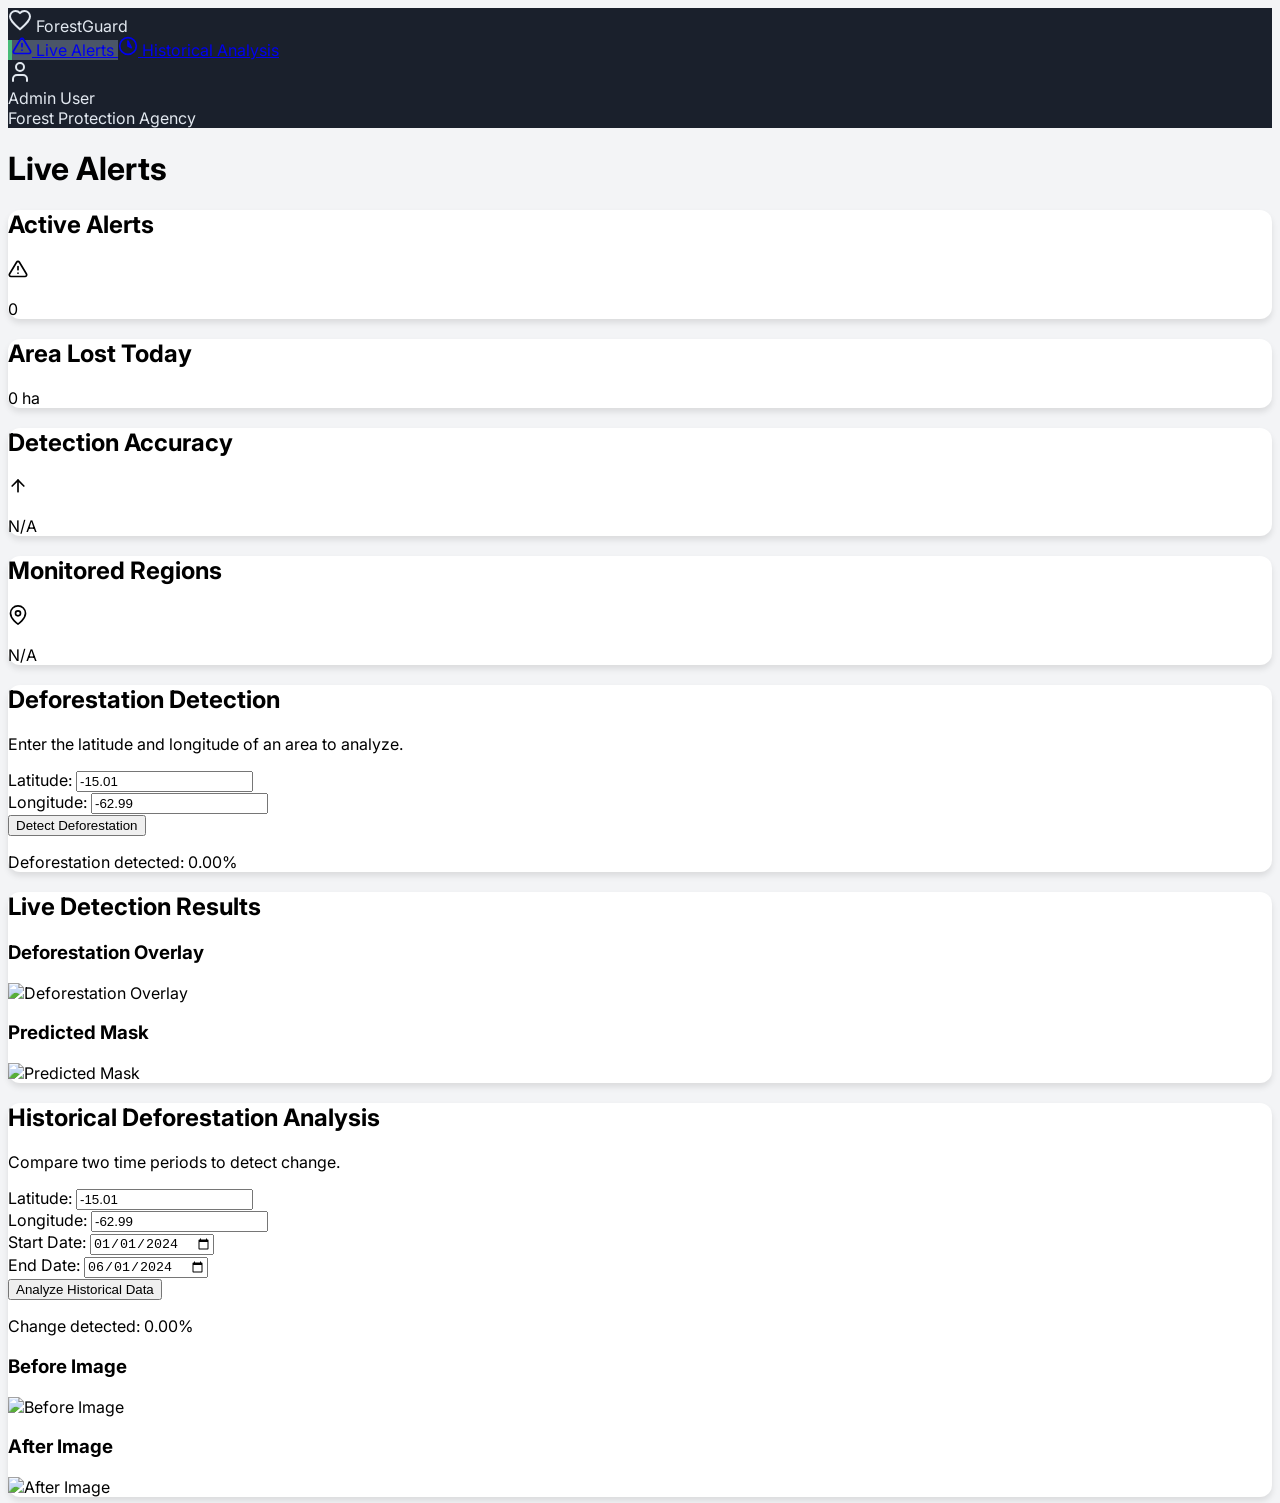
==== commit d0d32966: "final push -2" ====
--- a/src/templates/index.html
+++ b/src/templates/index.html
@@ -4,6 +4,9 @@
     <meta charset="UTF-8">
     <meta name="viewport" content="width=device-width, initial-scale=1.0">
     <title>ForestGuard Dashboard</title>
+    <link rel="preconnect" href="https://fonts.googleapis.com">
+    <link rel="preconnect" href="https://fonts.gstatic.com" crossorigin>
+    <link href="https://fonts.googleapis.com/css2?family=Inter:wght@400;500;600;700&display=swap" rel="stylesheet">
     <script src="https://cdn.tailwindcss.com"></script>
     <style>
         body {
@@ -11,272 +14,335 @@
             background-color: #f3f4f6;
         }
         .sidebar {
-            width: 250px;
-            background-color: #2c3e50;
-            color: white;
-            padding: 24px;
-            height: 100vh;
-        }
-        .content {
-            flex-grow: 1;
-            background-color: #ecf0f1;
-            padding: 24px;
-        }
-        .nav-item {
-            display: flex;
-            align-items: center;
-            padding: 12px 16px;
-            border-radius: 8px;
-            cursor: pointer;
-            transition: background-color 0.2s;
-        }
-        .nav-item:hover, .nav-item.active {
-            background-color: #34495e;
-        }
-        .nav-item-icon {
-            width: 20px;
-            height: 20px;
-            margin-right: 12px;
-        }
-        .nav-item-text {
-            font-weight: 500;
+            background-color: #1a202c; /* Dark charcoal */
+            color: #e2e8f0;
+        }
+        .nav-item.active {
+            background-color: #4a5568;
+            border-left: 4px solid #48bb78; /* Green accent */
+        }
+        .card {
+            background-color: white;
+            border-radius: 0.75rem;
+            box-shadow: 0 4px 6px rgba(0, 0, 0, 0.1);
         }
     </style>
 </head>
-<body class="flex min-h-screen">
-    <!-- Sidebar Navigation -->
-    <div class="sidebar flex flex-col items-start">
-        <h1 class="text-2xl font-bold mb-10">ForestGuard</h1>
-        <nav class="w-full space-y-2">
-            <a onclick="showSection('live-alerts')" class="nav-item active">
-                <svg class="nav-item-icon" fill="none" stroke="currentColor" viewBox="0 0 24 24" xmlns="http://www.w3.org/2000/svg">
-                    <path stroke-linecap="round" stroke-linejoin="round" stroke-width="2" d="M12 8v4m0 4h.01M21 12a9 9 0 11-18 0 9 9 0 0118 0z"></path>
+<body class="flex h-screen overflow-hidden">
+
+    <!-- Sidebar -->
+    <aside class="sidebar w-64 p-6 flex flex-col justify-between">
+        <div>
+            <div class="flex items-center space-x-2 mb-8">
+                <svg xmlns="http://www.w3.org/2000/svg" width="24" height="24" viewBox="0 0 24 24" fill="none" stroke="currentColor" stroke-width="2" stroke-linecap="round" stroke-linejoin="round" class="w-8 h-8 text-green-400">
+                    <path d="M12 21.35l-1.45-1.32C5.4 15.36 2 12.28 2 8.5 2 5.42 4.42 3 7.5 3c1.74 0 3.41.81 4.5 2.09C13.09 3.81 14.76 3 16.5 3 19.58 3 22 5.42 22 8.5c0 3.78-3.4 6.86-8.55 11.54L12 21.35z"/>
                 </svg>
-                <span class="nav-item-text">Live Alerts</span>
-            </a>
-            <a onclick="showSection('historical-analysis')" class="nav-item">
-                <svg class="nav-item-icon" fill="none" stroke="currentColor" viewBox="0 0 24 24" xmlns="http://www.w3.org/2000/svg">
-                    <path stroke-linecap="round" stroke-linejoin="round" stroke-width="2" d="M8 7V3m8 4V3m-9 8h10M5 21h14a2 2 0 002-2V7a2 2 0 00-2-2H5a2 2 0 00-2 2v12a2 2 0 002 2z"></path>
+                <span class="text-2xl font-bold text-white">ForestGuard</span>
+            </div>
+            <nav class="space-y-2">
+                <a href="#" id="live-alerts-link" class="nav-item flex items-center p-3 rounded-lg active">
+                    <svg xmlns="http://www.w3.org/2000/svg" width="20" height="20" viewBox="0 0 24 24" fill="none" stroke="currentColor" stroke-width="2" stroke-linecap="round" stroke-linejoin="round" class="text-gray-400 mr-4">
+                        <path d="M10.29 3.86L1.82 18a2 2 0 0 0 1.71 3h16.94a2 2 0 0 0 1.71-3L13.71 3.86a2 2 0 0 0-3.42 0z"></path>
+                        <line x1="12" y1="9" x2="12" y2="13"></line>
+                        <line x1="12" y1="17" x2="12.01" y2="17"></line>
+                    </svg>
+                    <span>Live Alerts</span>
+                </a>
+                <a href="#" id="historical-analysis-link" class="nav-item flex items-center p-3 rounded-lg hover:bg-gray-700">
+                    <svg xmlns="http://www.w3.org/2000/svg" width="20" height="20" viewBox="0 0 24 24" fill="none" stroke="currentColor" stroke-width="2" stroke-linecap="round" stroke-linejoin="round" class="text-gray-400 mr-4">
+                        <circle cx="12" cy="12" r="10"></circle>
+                        <polygon points="12 6 12 12 16 14"></polygon>
+                    </svg>
+                    <span>Historical Analysis</span>
+                </a>
+            </nav>
+        </div>
+        <div class="flex items-center space-x-3 text-sm">
+            <div class="w-10 h-10 bg-gray-600 rounded-full flex items-center justify-center">
+                <svg xmlns="http://www.w3.org/2000/svg" width="24" height="24" viewBox="0 0 24 24" fill="none" stroke="currentColor" stroke-width="2" stroke-linecap="round" stroke-linejoin="round" class="w-6 h-6 text-white">
+                    <path d="M19 21v-2a4 4 0 0 0-4-4H9a4 4 0 0 0-4 4v2"></path>
+                    <circle cx="12" cy="7" r="4"></circle>
                 </svg>
-                <span class="nav-item-text">Historical Analysis</span>
-            </a>
-            <a onclick="showSection('reports')" class="nav-item">
-                <svg class="nav-item-icon" fill="none" stroke="currentColor" viewBox="0 0 24 24" xmlns="http://www.w3.org/2000/svg">
-                    <path stroke-linecap="round" stroke-linejoin="round" stroke-width="2" d="M9 17v-2m3 2v-4m3 2v-2m-8 6h10a2 2 0 002-2V8a2 2 0 00-2-2h-2V5a2 2 0 00-2-2H9a2 2 0 00-2 2v1H5a2 2 0 00-2 2v12a2 2 0 002 2z"></path>
-                </svg>
-                <span class="nav-item-text">Reports</span>
-            </a>
-        </nav>
-    </div>
-
-    <!-- Main Content Area -->
-    <div class="content flex flex-col items-center">
-
-        <!-- Live Alerts Section (Initial View) -->
-        <div id="live-alerts" class="w-full">
-            <h1 class="text-3xl font-extrabold text-gray-900 text-center">Live Satellite View</h1>
-            <p class="text-gray-600 text-center mb-8">A live satellite view of the currently analyzed location.</p>
-
-            <div class="bg-white rounded-2xl shadow-xl p-8 max-w-4xl w-full flex flex-col md:flex-row gap-8">
-                <!-- Live Detection Input and Controls -->
-                <div class="w-full md:w-1/3 flex flex-col space-y-6">
-                    <h2 class="text-2xl font-bold text-gray-800 text-center">Live Detection</h2>
+            </div>
+            <div>
+                <div class="font-semibold text-white">Admin User</div>
+                <div class="text-gray-400">Forest Protection Agency</div>
+            </div>
+        </div>
+    </aside>
+
+    <!-- Main Content -->
+    <main class="flex-1 p-8 overflow-y-auto">
+        <h1 id="main-title" class="text-3xl font-bold text-gray-800 mb-8">Live Alerts</h1>
+
+        <!-- Live Alerts Content Section -->
+        <section id="live-alerts-section" class="active-section">
+            <!-- Top Cards Section - Same as before -->
+            <section class="grid grid-cols-1 md:grid-cols-2 lg:grid-cols-4 gap-4 mb-8">
+                <div class="card p-6 flex flex-col items-center justify-center text-center">
+                    <div class="flex items-center space-x-2">
+                        <h2 class="text-xl font-semibold text-gray-800">Active Alerts</h2>
+                        <svg xmlns="http://www.w3.org/2000/svg" width="20" height="20" viewBox="0 0 24 24" fill="none" stroke="currentColor" stroke-width="2" stroke-linecap="round" stroke-linejoin="round" class="text-yellow-500">
+                            <path d="M10.29 3.86L1.82 18a2 2 0 0 0 1.71 3h16.94a2 2 0 0 0 1.71-3L13.71 3.86a2 2 0 0 0-3.42 0z"></path>
+                            <line x1="12" y1="9" x2="12" y2="13"></line>
+                            <line x1="12" y1="17" x2="12.01" y2="17"></line>
+                        </svg>
+                    </div>
+                    <p class="text-4xl font-bold mt-2 text-gray-900">0</p>
+                </div>
+                <div class="card p-6 flex flex-col items-center justify-center text-center">
+                    <h2 class="text-xl font-semibold text-gray-800">Area Lost Today</h2>
+                    <p class="text-4xl font-bold mt-2 text-gray-900">0 ha</p>
+                </div>
+                <div class="card p-6 flex flex-col items-center justify-center text-center">
+                    <div class="flex items-center space-x-2">
+                        <h2 class="text-xl font-semibold text-gray-800">Detection Accuracy</h2>
+                        <svg xmlns="http://www.w3.org/2000/svg" width="20" height="20" viewBox="0 0 24 24" fill="none" stroke="currentColor" stroke-width="2" stroke-linecap="round" stroke-linejoin="round" class="text-green-500">
+                            <path d="M12 19V5"></path>
+                            <polyline points="5 12 12 5 19 12"></polyline>
+                        </svg>
+                    </div>
+                    <p class="text-4xl font-bold mt-2 text-gray-900">N/A</p>
+                </div>
+                <div class="card p-6 flex flex-col items-center justify-center text-center">
+                    <div class="flex items-center space-x-2">
+                        <h2 class="text-xl font-semibold text-gray-800">Monitored Regions</h2>
+                        <svg xmlns="http://www.w3.org/2000/svg" width="20" height="20" viewBox="0 0 24 24" fill="none" stroke="currentColor" stroke-width="2" stroke-linecap="round" stroke-linejoin="round" class="text-blue-500">
+                            <path d="M21 10c0 7-9 13-9 13s-9-6-9-13a9 9 0 0 1 18 0z"></path>
+                            <circle cx="12" cy="10" r="3"></circle>
+                        </svg>
+                    </div>
+                    <p class="text-4xl font-bold mt-2 text-gray-900">N/A</p>
+                </div>
+            </section>
+
+            <!-- Deforestation Detection Section -->
+            <section class="grid grid-cols-1 lg:grid-cols-2 gap-8">
+                <!-- Left Side - Input Form -->
+                <div class="card p-8">
+                    <h2 class="text-2xl font-semibold text-gray-800 mb-4">Deforestation Detection</h2>
+                    <p class="text-gray-600 mb-6">Enter the latitude and longitude of an area to analyze.</p>
+
                     <div class="space-y-4">
                         <div>
-                            <label for="live-lat" class="block text-sm font-medium text-gray-700">Latitude</label>
-                            <input type="number" id="live-lat" placeholder="-15.01" value="-15.01" step="0.0001"
-                                   class="mt-1 block w-full rounded-md border-gray-300 shadow-sm p-2 focus:ring-blue-500 focus:border-blue-500" />
+                            <label for="latitude" class="block text-gray-700 font-medium mb-1">Latitude:</label>
+                            <input type="text" id="latitude" name="latitude" value="-15.01" class="w-full px-4 py-2 border border-gray-300 rounded-md focus:ring-green-500 focus:border-green-500">
                         </div>
                         <div>
-                            <label for="live-lon" class="block text-sm font-medium text-gray-700">Longitude</label>
-                            <input type="number" id="live-lon" placeholder="-62.99" value="-62.99" step="0.0001"
-                                   class="mt-1 block w-full rounded-md border-gray-300 shadow-sm p-2 focus:ring-blue-500 focus:border-blue-500" />
+                            <label for="longitude" class="block text-gray-700 font-medium mb-1">Longitude:</label>
+                            <input type="text" id="longitude" name="longitude" value="-62.99" class="w-full px-4 py-2 border border-gray-300 rounded-md focus:ring-green-500 focus:border-green-500">
                         </div>
                     </div>
-                    <button onclick="detectLive()"
-                            class="w-full py-3 px-6 bg-green-600 text-white rounded-full font-semibold shadow-md hover:bg-green-700 transition duration-300">
-                        Check Live Deforestation
+
+                    <button id="detectButton" class="w-full mt-6 px-4 py-2 bg-green-600 text-white font-semibold rounded-md hover:bg-green-700 focus:outline-none focus:ring-2 focus:ring-green-500 focus:ring-offset-2 transition ease-in-out duration-150">
+                        Detect Deforestation
                     </button>
-                </div>
-                <!-- Live Detection Results Display -->
-                <div class="w-full md:w-2/3 flex flex-col items-center">
-                    <div id="live-results-container" class="w-full">
-                        <div id="live-loading" class="hidden text-center text-gray-500 text-lg">
-                            Analyzing live satellite data.
-                        </div>
-                        <div id="live-error" class="hidden text-center text-red-500 font-semibold text-lg"></div>
-                        <div id="live-images-display" class="hidden flex flex-col space-y-4">
-                            <h2 class="text-2xl font-bold text-gray-800 text-center">Live Results</h2>
-                            <p id="live-percentage" class="text-xl text-center font-bold text-green-600"></p>
-                            
-                            <div class="bg-gray-200 rounded-lg p-2 shadow-inner">
-                                <h3 class="text-lg font-medium text-gray-700 mb-2">Live Satellite View</h3>
-                                <img id="live-blended-image" src="" alt="Live satellite image" class="w-full h-auto rounded-lg shadow-md" />
-                            </div>
-                        </div>
-                    </div>
-                </div>
-            </div>
-        </div>
-
-        <!-- Historical Analysis Section (Hidden by default) -->
-        <div id="historical-analysis" class="w-full hidden">
-            <h1 class="text-3xl font-extrabold text-gray-900 text-center">Historical Deforestation Analysis</h1>
-            <p class="text-gray-600 text-center mb-8">Compare two time periods to detect change.</p>
-
-            <div class="bg-white rounded-2xl shadow-xl p-8 max-w-4xl w-full flex flex-col md:flex-row gap-8">
-                <!-- Historical Detection Input and Controls -->
-                <div class="w-full md:w-1/3 flex flex-col space-y-6">
-                    <h2 class="text-2xl font-bold text-gray-800 text-center">Analyze History</h2>
-                    <div class="space-y-4">
+                    <p id="deforestationResult" class="text-center mt-4 text-green-600 font-semibold">
+                        Deforestation detected: 0.00%
+                    </p>
+                </div>
+
+                <!-- Right Side - Detection Results -->
+                <div class="card p-8">
+                    <h2 class="text-2xl font-semibold text-gray-800 mb-4">Live Detection Results</h2>
+                    <div class="space-y-6">
                         <div>
-                            <label for="hist-lat" class="block text-sm font-medium text-gray-700">Latitude</label>
-                            <input type="number" id="hist-lat" placeholder="-15.01" value="-15.01" step="0.0001"
-                                   class="mt-1 block w-full rounded-md border-gray-300 shadow-sm p-2 focus:ring-blue-500 focus:border-blue-500" />
+                            <h3 class="font-medium text-gray-700 mb-2">Deforestation Overlay</h3>
+                            <img id="overlayImage" src="https://placehold.co/400x400/e2e8f0/fff?text=No+Image" alt="Deforestation Overlay" class="w-full h-auto rounded-lg border border-gray-200">
                         </div>
                         <div>
-                            <label for="hist-lon" class="block text-sm font-medium text-gray-700">Longitude</label>
-                            <input type="number" id="hist-lon" placeholder="-62.99" value="-62.99" step="0.0001"
-                                   class="mt-1 block w-full rounded-md border-gray-300 shadow-sm p-2 focus:ring-blue-500 focus:border-blue-500" />
+                            <h3 class="font-medium text-gray-700 mb-2">Predicted Mask</h3>
+                            <img id="maskImage" src="https://placehold.co/400x400/e2e8f0/fff?text=No+Image" alt="Predicted Mask" class="w-full h-auto rounded-lg border border-gray-200">
                         </div>
-                        <div>
-                            <label for="start_date" class="block text-sm font-medium text-gray-700">Start Date</label>
-                            <input type="date" id="start_date" value="2024-01-01"
-                                   class="mt-1 block w-full rounded-md border-gray-300 shadow-sm p-2 focus:ring-blue-500 focus:border-blue-500" />
-                        </div>
-                        <div>
-                            <label for="end_date" class="block text-sm font-medium text-gray-700">End Date</label>
-                            <input type="date" id="end_date" value="2024-06-01"
-                                   class="mt-1 block w-full rounded-md border-gray-300 shadow-sm p-2 focus:ring-blue-500 focus:border-blue-500" />
-                        </div>
-                    </div>
-                    <button onclick="detectHistorical()"
-                            class="w-full py-3 px-6 bg-blue-600 text-white rounded-full font-semibold shadow-md hover:bg-blue-700 transition duration-300">
-                        Analyze Historical Data
-                    </button>
-                </div>
-                <!-- Historical Detection Results Display -->
-                <div class="w-full md:w-2/3 flex flex-col items-center">
-                    <div id="historical-results-container" class="w-full">
-                        <div id="historical-loading" class="hidden text-center text-gray-500 text-lg">
-                            Comparing satellite data. This may take a moment...
-                        </div>
-                        <div id="historical-error" class="hidden text-center text-red-500 font-semibold text-lg"></div>
-                        <div id="historical-images-display" class="hidden flex flex-col space-y-4">
-                            <h2 class="text-2xl font-bold text-gray-800 text-center">Comparison Results</h2>
-                            <p id="historical-percentage" class="text-xl text-center font-bold text-blue-600"></p>
-                            
-                            <div class="bg-gray-200 rounded-lg p-2 shadow-inner">
-                                <h3 class="text-lg font-medium text-gray-700 mb-2">Deforestation Overlay</h3>
-                                <img id="historical-blended-image" src="" alt="Blended satellite image" class="w-full h-auto rounded-lg shadow-md" />
-                            </div>
-                        </div>
+                    </div>
+                </div>
+            </section>
+        </section>
+
+        <!-- Historical Analysis Content Section -->
+        <section id="historical-analysis-section" class="hidden">
+            <div class="card p-8">
+                <h2 class="text-2xl font-semibold text-gray-800 mb-4">Historical Deforestation Analysis</h2>
+                <p class="text-gray-600 mb-6">Compare two time periods to detect change.</p>
+
+                <div class="space-y-4">
+                    <div>
+                        <label for="historicalLatitude" class="block text-gray-700 font-medium mb-1">Latitude:</label>
+                        <input type="text" id="historicalLatitude" name="historicalLatitude" value="-15.01" class="w-full px-4 py-2 border border-gray-300 rounded-md focus:ring-green-500 focus:border-green-500">
+                    </div>
+                    <div>
+                        <label for="historicalLongitude" class="block text-gray-700 font-medium mb-1">Longitude:</label>
+                        <input type="text" id="historicalLongitude" name="historicalLongitude" value="-62.99" class="w-full px-4 py-2 border border-gray-300 rounded-md focus:ring-green-500 focus:border-green-500">
+                    </div>
+                    <div>
+                        <label for="startDate" class="block text-gray-700 font-medium mb-1">Start Date:</label>
+                        <input type="date" id="startDate" name="startDate" value="2024-01-01" class="w-full px-4 py-2 border border-gray-300 rounded-md focus:ring-green-500 focus:border-green-500">
+                    </div>
+                    <div>
+                        <label for="endDate" class="block text-gray-700 font-medium mb-1">End Date:</label>
+                        <input type="date" id="endDate" name="endDate" value="2024-06-01" class="w-full px-4 py-2 border border-gray-300 rounded-md focus:ring-green-500 focus:border-green-500">
+                    </div>
+                </div>
+
+                <button id="historicalDetectButton" class="w-full mt-6 px-4 py-2 bg-green-600 text-white font-semibold rounded-md hover:bg-green-700 focus:outline-none focus:ring-2 focus:ring-green-500 focus:ring-offset-2 transition ease-in-out duration-150">
+                    Analyze Historical Data
+                </button>
+                <p id="historicalResult" class="text-center mt-4 text-green-600 font-semibold">
+                    Change detected: 0.00%
+                </p>
+                <div class="space-y-6 mt-8">
+                    <div>
+                        <h3 class="font-medium text-gray-700 mb-2">Before Image</h3>
+                        <img id="beforeImage" src="https://placehold.co/400x400/e2e8f0/fff?text=No+Image" alt="Before Image" class="w-full h-auto rounded-lg border border-gray-200">
+                    </div>
+                    <div>
+                        <h3 class="font-medium text-gray-700 mb-2">After Image</h3>
+                        <img id="afterImage" src="https://placehold.co/400x400/e2e8f0/fff?text=No+Image" alt="After Image" class="w-full h-auto rounded-lg border border-gray-200">
                     </div>
                 </div>
             </div>
-        </div>
-
-        <!-- Other placeholder sections -->
-        <div id="reports" class="w-full hidden">
-            <h1 class="text-3xl font-extrabold text-gray-900 text-center">Reports</h1>
-            <p class="text-gray-600 text-center mt-4">Generate and view detailed reports here.</p>
-        </div>
-    </div>
+        </section>
+    </main>
 
     <script>
-        // Function to switch between dashboard sections
+        const liveAlertsLink = document.getElementById('live-alerts-link');
+        const historicalAnalysisLink = document.getElementById('historical-analysis-link');
+        const liveAlertsSection = document.getElementById('live-alerts-section');
+        const historicalAnalysisSection = document.getElementById('historical-analysis-section');
+        const mainTitle = document.getElementById('main-title');
+
+        // Live Detection Elements
+        const detectButton = document.getElementById('detectButton');
+        const latitudeInput = document.getElementById('latitude');
+        const longitudeInput = document.getElementById('longitude');
+        const deforestationResult = document.getElementById('deforestationResult');
+        const overlayImage = document.getElementById('overlayImage');
+        const maskImage = document.getElementById('maskImage');
+
+        // Historical Analysis Elements
+        const historicalDetectButton = document.getElementById('historicalDetectButton');
+        const historicalLatitudeInput = document.getElementById('historicalLatitude');
+        const historicalLongitudeInput = document.getElementById('historicalLongitude');
+        const startDateInput = document.getElementById('startDate');
+        const endDateInput = document.getElementById('endDate');
+        const historicalResult = document.getElementById('historicalResult');
+        const beforeImage = document.getElementById('beforeImage');
+        const afterImage = document.getElementById('afterImage');
+
+        // Function to show/hide sections
         function showSection(sectionId) {
-            const sections = ['live-alerts', 'historical-analysis', 'reports'];
-            sections.forEach(id => {
-                const section = document.getElementById(id);
-                const navItem = document.querySelector(`[onclick="showSection('${id}')"]`);
-                if (id === sectionId) {
-                    section.classList.remove('hidden');
-                    navItem.classList.add('active');
+            liveAlertsSection.classList.add('hidden');
+            historicalAnalysisSection.classList.add('hidden');
+            document.getElementById(sectionId).classList.remove('hidden');
+
+            liveAlertsLink.classList.remove('active');
+            historicalAnalysisLink.classList.remove('active');
+
+            if (sectionId === 'live-alerts-section') {
+                liveAlertsLink.classList.add('active');
+                mainTitle.textContent = "Live Alerts";
+            } else if (sectionId === 'historical-analysis-section') {
+                historicalAnalysisLink.classList.add('active');
+                mainTitle.textContent = "Historical Deforestation Analysis";
+            }
+        }
+
+        liveAlertsLink.addEventListener('click', (e) => {
+            e.preventDefault();
+            showSection('live-alerts-section');
+        });
+
+        historicalAnalysisLink.addEventListener('click', (e) => {
+            e.preventDefault();
+            showSection('historical-analysis-section');
+        });
+
+        // Event listener for Live Detection
+        detectButton.addEventListener('click', async () => {
+            const lat = latitudeInput.value.trim();
+            const lon = longitudeInput.value.trim();
+
+            if (!lat || !lon) {
+                alert('Please enter both latitude and longitude.');
+                return;
+            }
+
+            const originalButtonText = detectButton.textContent;
+            detectButton.textContent = 'Detecting...';
+            detectButton.disabled = true;
+            deforestationResult.textContent = 'Analyzing...';
+            
+            overlayImage.src = "https://placehold.co/400x400/f3f4f6/333?text=Analyzing...";
+            maskImage.src = "https://placehold.co/400x400/f3f4f6/333?text=Analyzing...";
+
+            try {
+                const response = await fetch(`http://127.0.0.1:5000/detect-live?lat=${lat}&lon=${lon}`);
+                const data = await response.json();
+
+                if (data.success) {
+                    deforestationResult.textContent = `Deforestation detected: ${data.percentage}`;
+                    overlayImage.src = `${data.blended_image_url}?_t=${new Date().getTime()}`;
+                    maskImage.src = `${data.blended_image_url}?_t=${new Date().getTime()}`; // Live endpoint doesn't return a separate mask
                 } else {
-                    section.classList.add('hidden');
-                    navItem.classList.remove('active');
+                    deforestationResult.textContent = `Error: ${data.error}`;
+                    overlayImage.src = "https://placehold.co/400x400/e2e8f0/fff?text=Error";
+                    maskImage.src = "https://placehold.co/400x400/e2e8f0/fff?text=Error";
                 }
-            });
-        }
-
-        // Live Detection Function
-        async function detectLive() {
-            const lat = document.getElementById('live-lat').value;
-            const lon = document.getElementById('live-lon').value;
-
-            const loading = document.getElementById('live-loading');
-            const error = document.getElementById('live-error');
-            const imagesDisplay = document.getElementById('live-images-display');
-            const percentageText = document.getElementById('live-percentage');
-            const blendedImage = document.getElementById('live-blended-image');
-
-            // Reset UI
-            loading.classList.remove('hidden');
-            imagesDisplay.classList.add('hidden');
-            error.classList.add('hidden');
-            error.textContent = '';
-            
+            } catch (error) {
+                deforestationResult.textContent = 'An unexpected error occurred.';
+                console.error('Fetch error:', error);
+                overlayImage.src = "https://placehold.co/400x400/e2e8f0/fff?text=Error";
+                maskImage.src = "https://placehold.co/400x400/e2e8f0/fff?text=Error";
+            } finally {
+                detectButton.textContent = originalButtonText;
+                detectButton.disabled = false;
+            }
+        });
+
+        // Event listener for Historical Analysis
+        historicalDetectButton.addEventListener('click', async () => {
+            const lat = historicalLatitudeInput.value.trim();
+            const lon = historicalLongitudeInput.value.trim();
+            const startDate = startDateInput.value;
+            const endDate = endDateInput.value;
+
+            if (!lat || !lon || !startDate || !endDate) {
+                alert('Please fill in all fields.');
+                return;
+            }
+
+            const originalButtonText = historicalDetectButton.textContent;
+            historicalDetectButton.textContent = 'Analyzing...';
+            historicalDetectButton.disabled = true;
+            historicalResult.textContent = 'Analyzing...';
+
+            beforeImage.src = "https://placehold.co/400x400/f3f4f6/333?text=Analyzing...";
+            afterImage.src = "https://placehold.co/400x400/f3f4f6/333?text=Analyzing...";
+
             try {
-                // Note: You would need a separate Flask route for live detection, e.g., '/detect-live'
-                // This is a placeholder for that functionality
-                const response = await fetch(`/detect-live?lat=${lat}&lon=${lon}`);
+                const response = await fetch(`http://127.0.0.1:5000/detect-historical?lat=${lat}&lon=${lon}&start_date=${startDate}&end_date=${endDate}`);
                 const data = await response.json();
 
-                if (response.ok && data.success) {
-                    percentageText.textContent = `Live Deforestation: ${data.percentage}`;
-                    blendedImage.src = data.blended_image_url;
-                    imagesDisplay.classList.remove('hidden');
+                if (data.success) {
+                    historicalResult.textContent = `Change detected: ${data.percentage}`;
+                    beforeImage.src = `${data.initial_blended_image_url}?_t=${new Date().getTime()}`;
+                    afterImage.src = `${data.final_blended_image_url}?_t=${new Date().getTime()}`;
                 } else {
-                    error.textContent = `Error: ${data.error || 'An unknown error occurred.'}`;
-                    error.classList.remove('hidden');
+                    historicalResult.textContent = `Error: ${data.error}`;
+                    beforeImage.src = "https://placehold.co/400x400/e2e8f0/fff?text=Error";
+                    afterImage.src = "https://placehold.co/400x400/e2e8f0/fff?text=Error";
                 }
-            } catch (e) {
-                error.textContent = `Network Error: Could not connect to the server. Please check your connection.`;
-                error.classList.remove('hidden');
+            } catch (error) {
+                historicalResult.textContent = 'An unexpected error occurred.';
+                console.error('Fetch error:', error);
+                beforeImage.src = "https://placehold.co/400x400/e2e8f0/fff?text=Error";
+                afterImage.src = "https://placehold.co/400x400/e2e8f0/fff?text=Error";
             } finally {
-                loading.classList.add('hidden');
-            }
-        }
-
-        // Historical Analysis Function
-        async function detectHistorical() {
-            const lat = document.getElementById('hist-lat').value;
-            const lon = document.getElementById('hist-lon').value;
-            const startDate = document.getElementById('start_date').value;
-            const endDate = document.getElementById('end_date').value;
-
-            const loading = document.getElementById('historical-loading');
-            const error = document.getElementById('historical-error');
-            const imagesDisplay = document.getElementById('historical-images-display');
-            const percentageText = document.getElementById('historical-percentage');
-            const blendedImage = document.getElementById('historical-blended-image');
-
-            // Reset UI
-            loading.classList.remove('hidden');
-            imagesDisplay.classList.add('hidden');
-            error.classList.add('hidden');
-            error.textContent = '';
-            
-            try {
-                const response = await fetch(`/detect?lat=${lat}&lon=${lon}&start_date=${startDate}&end_date=${endDate}`);
-                const data = await response.json();
-
-                if (response.ok && data.success) {
-                    percentageText.textContent = `New Deforestation Detected: ${data.percentage}`;
-                    blendedImage.src = data.blended_image_url;
-                    imagesDisplay.classList.remove('hidden');
-                } else {
-                    error.textContent = `Error: ${data.error || 'An unknown error occurred.'}`;
-                    error.classList.remove('hidden');
-                }
-            } catch (e) {
-                error.textContent = `Network Error: Could not connect to the server. Please check your connection.`;
-                error.classList.remove('hidden');
-            } finally {
-                loading.classList.add('hidden');
-            }
-        }
+                historicalDetectButton.textContent = originalButtonText;
+                historicalDetectButton.disabled = false;
+            }
+        });
+
     </script>
 </body>
 </html>
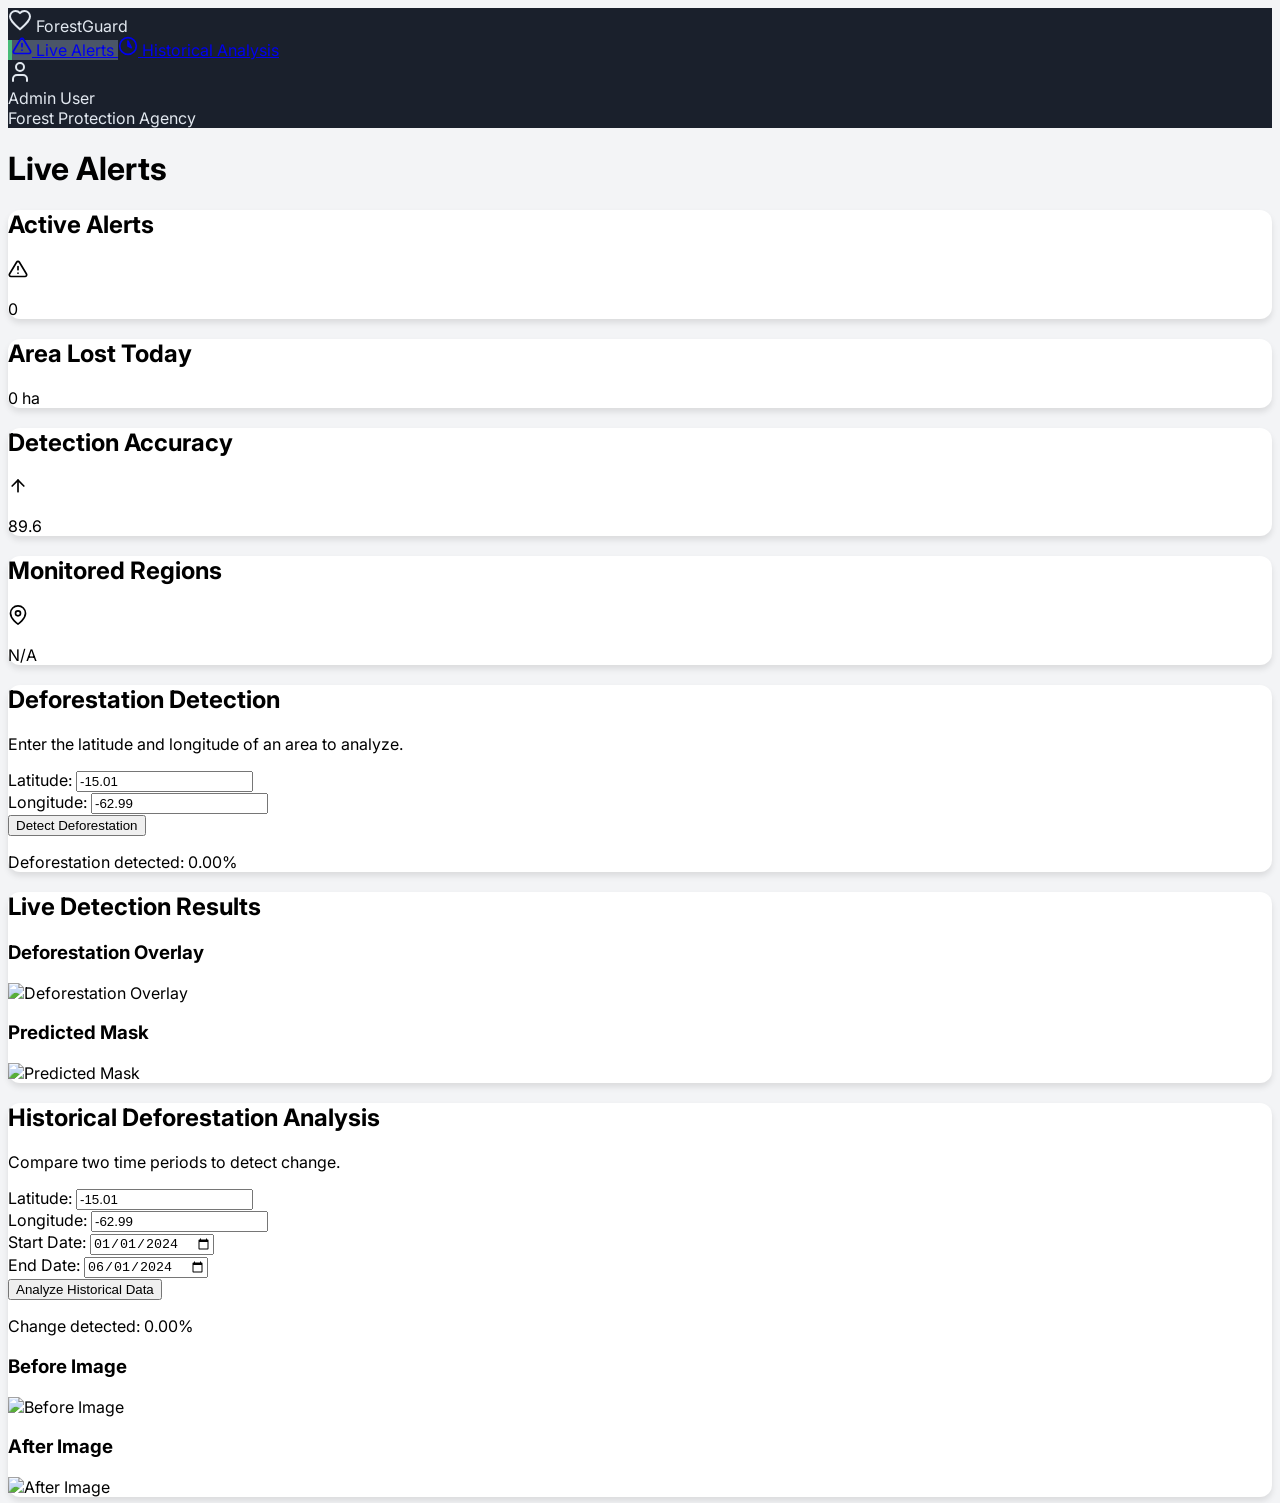
==== commit fe3b77f9: "everything is in working condition" ====
--- a/src/templates/index.html
+++ b/src/templates/index.html
@@ -102,7 +102,7 @@
                             <polyline points="5 12 12 5 19 12"></polyline>
                         </svg>
                     </div>
-                    <p class="text-4xl font-bold mt-2 text-gray-900">N/A</p>
+                    <p class="text-4xl font-bold mt-2 text-gray-900">89.6</p>
                 </div>
                 <div class="card p-6 flex flex-col items-center justify-center text-center">
                     <div class="flex items-center space-x-2">
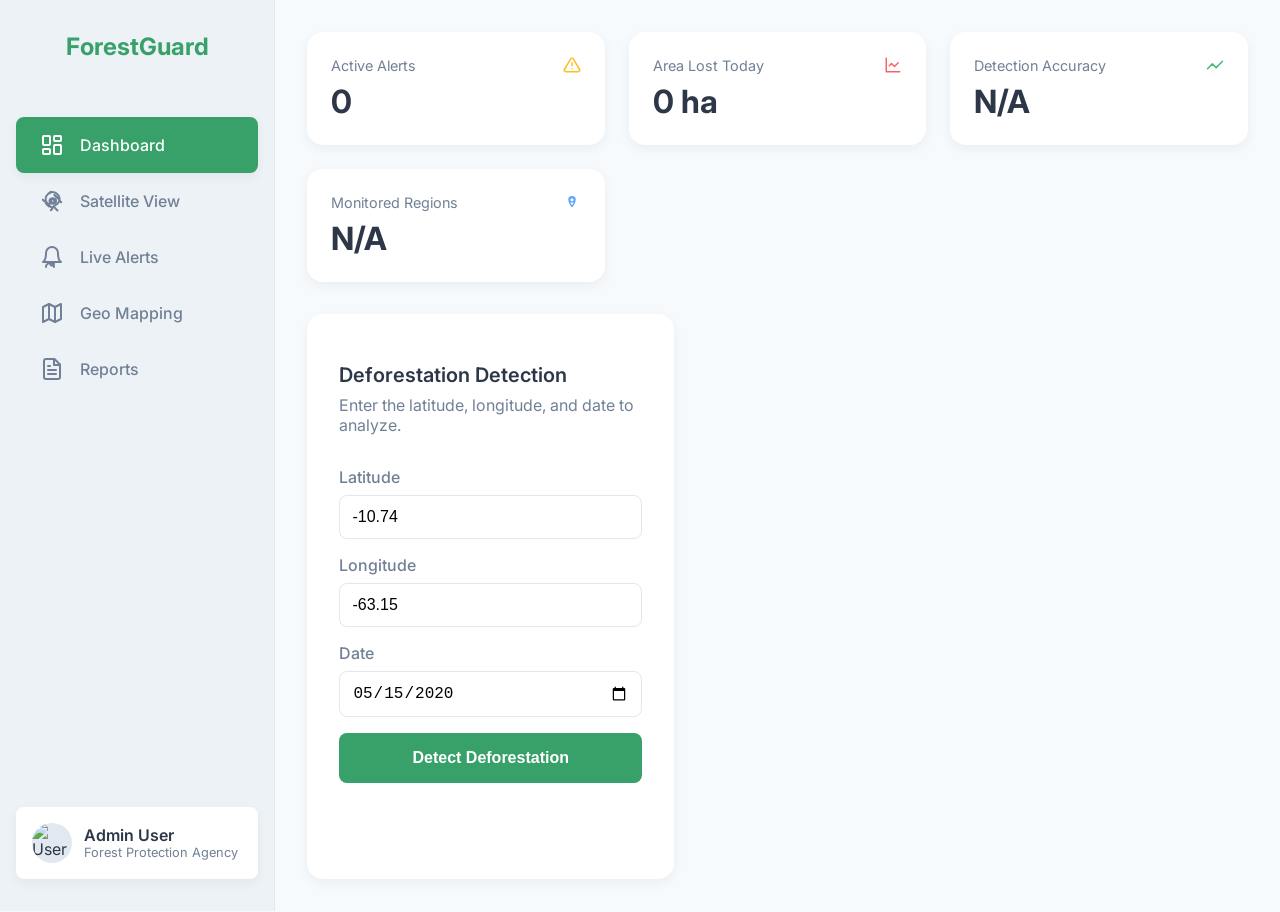
==== commit 65b7cf51: "to be reverted" ====
--- a/src/templates/index.html
+++ b/src/templates/index.html
@@ -4,345 +4,687 @@
     <meta charset="UTF-8">
     <meta name="viewport" content="width=device-width, initial-scale=1.0">
     <title>ForestGuard Dashboard</title>
-    <link rel="preconnect" href="https://fonts.googleapis.com">
-    <link rel="preconnect" href="https://fonts.gstatic.com" crossorigin>
-    <link href="https://fonts.googleapis.com/css2?family=Inter:wght@400;500;600;700&display=swap" rel="stylesheet">
-    <script src="https://cdn.tailwindcss.com"></script>
     <style>
+        @import url('https://fonts.googleapis.com/css2?family=Inter:wght@400;500;600;700&display=swap');
+        
+        :root {
+            --primary-color: #38a169; /* A nice forest green */
+            --primary-dark: #2f855a;
+            --background-color: #f7fafc;
+            --card-background: #ffffff;
+            --sidebar-background: #edf2f7;
+            --text-color: #2d3748;
+            --text-light: #718096;
+            --border-color: #e2e8f0;
+            --shadow: 0 4px 12px rgba(0, 0, 0, 0.05);
+            --radius-md: 0.5rem;
+            --radius-lg: 1rem;
+        }
+
         body {
             font-family: 'Inter', sans-serif;
-            background-color: #f3f4f6;
-        }
+            background-color: var(--background-color);
+            color: var(--text-color);
+            margin: 0;
+            display: flex;
+            min-height: 100vh;
+            overflow: hidden;
+        }
+
         .sidebar {
-            background-color: #1a202c; /* Dark charcoal */
-            color: #e2e8f0;
-        }
-        .nav-item.active {
-            background-color: #4a5568;
-            border-left: 4px solid #48bb78; /* Green accent */
-        }
+            width: 280px;
+            background-color: var(--sidebar-background);
+            padding: 2rem 1rem;
+            display: flex;
+            flex-direction: column;
+            gap: 1.5rem;
+            border-right: 1px solid var(--border-color);
+            transition: all 0.3s ease;
+        }
+        
+        .sidebar-logo {
+            font-size: 1.5rem;
+            font-weight: 700;
+            color: var(--primary-color);
+            margin-bottom: 2rem;
+            text-align: center;
+        }
+
+        .sidebar-nav {
+            list-style: none;
+            padding: 0;
+            margin: 0;
+        }
+
+        .sidebar-nav-item a {
+            display: flex;
+            align-items: center;
+            gap: 1rem;
+            padding: 1rem 1.5rem;
+            text-decoration: none;
+            color: var(--text-light);
+            font-weight: 500;
+            border-radius: var(--radius-md);
+            transition: all 0.2s ease;
+        }
+
+        .sidebar-nav-item a:hover {
+            background-color: var(--border-color);
+            color: var(--text-color);
+        }
+
+        .sidebar-nav-item a.active {
+            background-color: var(--primary-color);
+            color: var(--card-background);
+            box-shadow: var(--shadow);
+        }
+
+        .main-content {
+            flex-grow: 1;
+            padding: 2rem;
+            overflow-y: auto;
+            display: flex;
+            flex-direction: column;
+            gap: 2rem;
+        }
+
+        .content-section {
+            display: none;
+        }
+
+        .content-section.active {
+            display: flex;
+            flex-direction: column;
+            gap: 2rem;
+        }
+        
+        .summary-cards {
+            display: grid;
+            grid-template-columns: repeat(auto-fit, minmax(220px, 1fr));
+            gap: 1.5rem;
+        }
+
         .card {
-            background-color: white;
-            border-radius: 0.75rem;
-            box-shadow: 0 4px 6px rgba(0, 0, 0, 0.1);
-        }
+            background-color: var(--card-background);
+            padding: 1.5rem;
+            border-radius: var(--radius-lg);
+            box-shadow: var(--shadow);
+            display: flex;
+            flex-direction: column;
+            gap: 0.5rem;
+        }
+
+        .card-header {
+            font-size: 0.9rem;
+            color: var(--text-light);
+            display: flex;
+            justify-content: space-between;
+            align-items: center;
+        }
+
+        .card-value {
+            font-size: 2rem;
+            font-weight: 700;
+            color: var(--text-color);
+        }
+
+        .dashboard-layout {
+            display: grid;
+            grid-template-columns: 1fr;
+            gap: 1.5rem;
+        }
+
+        @media (min-width: 900px) {
+            .dashboard-layout {
+                grid-template-columns: 1fr 1.5fr;
+            }
+        }
+
+        .panel {
+            background-color: var(--card-background);
+            padding: 2rem;
+            border-radius: var(--radius-lg);
+            box-shadow: var(--shadow);
+        }
+
+        .panel-header {
+            font-size: 1.25rem;
+            font-weight: 600;
+            margin-bottom: 1.5rem;
+        }
+
+        .input-group {
+            display: flex;
+            flex-direction: column;
+            gap: 0.5rem;
+            margin-bottom: 1rem;
+        }
+
+        .input-group label {
+            font-weight: 500;
+            color: var(--text-light);
+        }
+
+        .input-group input {
+            padding: 0.75rem;
+            border: 1px solid var(--border-color);
+            border-radius: var(--radius-md);
+            transition: border-color 0.2s;
+            font-size: 1rem;
+        }
+
+        .input-group input:focus {
+            outline: none;
+            border-color: var(--primary-color);
+        }
+
+        button {
+            width: 100%;
+            padding: 1rem;
+            background-color: var(--primary-color);
+            color: white;
+            border: none;
+            border-radius: var(--radius-md);
+            font-size: 1rem;
+            font-weight: 600;
+            cursor: pointer;
+            transition: background-color 0.2s, transform 0.1s;
+        }
+
+        button:hover {
+            background-color: var(--primary-dark);
+        }
+
+        button:active {
+            transform: translateY(1px);
+        }
+
+        button:disabled {
+            background-color: #ccc;
+            cursor: not-allowed;
+        }
+
+        .status-message {
+            margin-top: 1rem;
+            padding: 1rem;
+            border-radius: var(--radius-md);
+            font-weight: 600;
+            text-align: center;
+        }
+
+        .status-info { background-color: #ebf8ff; color: #4299e1; }
+        .status-success { background-color: #f0fff4; color: #48bb78; }
+        .status-error { background-color: #fff5f5; color: #f56565; }
+
+        .image-results {
+            display: flex;
+            flex-direction: column;
+            gap: 1.5rem;
+        }
+        
+        @media (min-width: 768px) {
+            .image-results {
+                flex-direction: row;
+                justify-content: space-around;
+            }
+        }
+
+        .image-container {
+            width: 100%;
+            display: flex;
+            flex-direction: column;
+            gap: 0.75rem;
+        }
+
+        .image-container h3 {
+            font-size: 1.1rem;
+            color: var(--text-color);
+            margin: 0;
+            text-align: center;
+        }
+        
+        .image-container img {
+            width: 100%;
+            height: auto;
+            border-radius: var(--radius-md);
+            box-shadow: var(--shadow);
+            border: 1px solid var(--border-color);
+            display: block;
+        }
+
+        .alert-box {
+            font-size: 1.2rem;
+            font-weight: 700;
+            padding: 1.5rem;
+            border-radius: var(--radius-md);
+            text-align: center;
+            margin-top: 1rem;
+            transition: all 0.3s ease;
+        }
+        .alert-on { background-color: #f56565; color: white; }
+        .alert-off { background-color: #48bb78; color: white; }
+
+        .user-profile {
+            display: flex;
+            align-items: center;
+            gap: 0.75rem;
+            padding: 1rem;
+            background-color: var(--card-background);
+            border-radius: var(--radius-md);
+            margin-top: auto;
+            box-shadow: var(--shadow);
+        }
+
+        .user-profile img {
+            width: 40px;
+            height: 40px;
+            border-radius: 50%;
+            background-color: var(--border-color);
+        }
+
+        .user-profile-info {
+            display: flex;
+            flex-direction: column;
+        }
+
+        .user-profile-name {
+            font-weight: 600;
+        }
+
+        .user-profile-role {
+            font-size: 0.8rem;
+            color: var(--text-light);
+        }
+        
+        @media (max-width: 768px) {
+            .sidebar {
+                width: 70px;
+                padding: 2rem 0.5rem;
+            }
+            .sidebar-logo {
+                font-size: 1.2rem;
+                margin-bottom: 1rem;
+            }
+            .sidebar-nav-item a {
+                padding: 1rem 0.5rem;
+                justify-content: center;
+            }
+            .sidebar-nav-item span {
+                display: none;
+            }
+            .user-profile-info {
+                display: none;
+            }
+            .user-profile {
+                justify-content: center;
+            }
+            .main-content {
+                padding: 1rem;
+            }
+        }
+
+        .map-container {
+            width: 100%;
+            aspect-ratio: 16 / 9;
+            background-color: #e2e8f0;
+            border-radius: var(--radius-md);
+            overflow: hidden;
+            position: relative;
+        }
+
+        .map-container img {
+            width: 100%;
+            height: 100%;
+            object-fit: cover;
+            display: block;
+        }
+
+        .alert-list {
+            display: flex;
+            flex-direction: column;
+            gap: 1rem;
+        }
+
+        .alert-item {
+            background-color: #f7fafc;
+            border: 1px solid var(--border-color);
+            padding: 1.5rem;
+            border-radius: var(--radius-md);
+        }
+
+        .alert-item-header {
+            display: flex;
+            justify-content: space-between;
+            align-items: center;
+            font-weight: 600;
+            margin-bottom: 0.5rem;
+        }
+        
+        .alert-item-header .location {
+            color: var(--primary-dark);
+        }
+
+        .alert-item-body {
+            font-size: 0.9rem;
+            color: var(--text-light);
+        }
+
+        .gallery {
+            display: grid;
+            grid-template-columns: repeat(auto-fill, minmax(200px, 1fr));
+            gap: 1.5rem;
+        }
+
+        .gallery-item {
+            position: relative;
+            overflow: hidden;
+            border-radius: var(--radius-md);
+            aspect-ratio: 1 / 1;
+            transition: transform 0.2s ease;
+        }
+        
+        .gallery-item:hover {
+            transform: scale(1.03);
+        }
+
+        .gallery-item img {
+            width: 100%;
+            height: 100%;
+            object-fit: cover;
+        }
+
+        .gallery-overlay {
+            position: absolute;
+            bottom: 0;
+            left: 0;
+            right: 0;
+            background: linear-gradient(transparent, rgba(0,0,0,0.6));
+            color: white;
+            padding: 1rem;
+            font-size: 0.9rem;
+            font-weight: 500;
+            transform: translateY(100%);
+            transition: transform 0.2s ease;
+        }
+        
+        .gallery-item:hover .gallery-overlay {
+            transform: translateY(0);
+        }
+
+        .gallery-overlay .date {
+            font-size: 0.8rem;
+            color: #d1d5db;
+        }
+        
     </style>
 </head>
-<body class="flex h-screen overflow-hidden">
-
-    <!-- Sidebar -->
-    <aside class="sidebar w-64 p-6 flex flex-col justify-between">
-        <div>
-            <div class="flex items-center space-x-2 mb-8">
-                <svg xmlns="http://www.w3.org/2000/svg" width="24" height="24" viewBox="0 0 24 24" fill="none" stroke="currentColor" stroke-width="2" stroke-linecap="round" stroke-linejoin="round" class="w-8 h-8 text-green-400">
-                    <path d="M12 21.35l-1.45-1.32C5.4 15.36 2 12.28 2 8.5 2 5.42 4.42 3 7.5 3c1.74 0 3.41.81 4.5 2.09C13.09 3.81 14.76 3 16.5 3 19.58 3 22 5.42 22 8.5c0 3.78-3.4 6.86-8.55 11.54L12 21.35z"/>
-                </svg>
-                <span class="text-2xl font-bold text-white">ForestGuard</span>
-            </div>
-            <nav class="space-y-2">
-                <a href="#" id="live-alerts-link" class="nav-item flex items-center p-3 rounded-lg active">
-                    <svg xmlns="http://www.w3.org/2000/svg" width="20" height="20" viewBox="0 0 24 24" fill="none" stroke="currentColor" stroke-width="2" stroke-linecap="round" stroke-linejoin="round" class="text-gray-400 mr-4">
-                        <path d="M10.29 3.86L1.82 18a2 2 0 0 0 1.71 3h16.94a2 2 0 0 0 1.71-3L13.71 3.86a2 2 0 0 0-3.42 0z"></path>
-                        <line x1="12" y1="9" x2="12" y2="13"></line>
-                        <line x1="12" y1="17" x2="12.01" y2="17"></line>
-                    </svg>
-                    <span>Live Alerts</span>
-                </a>
-                <a href="#" id="historical-analysis-link" class="nav-item flex items-center p-3 rounded-lg hover:bg-gray-700">
-                    <svg xmlns="http://www.w3.org/2000/svg" width="20" height="20" viewBox="0 0 24 24" fill="none" stroke="currentColor" stroke-width="2" stroke-linecap="round" stroke-linejoin="round" class="text-gray-400 mr-4">
-                        <circle cx="12" cy="12" r="10"></circle>
-                        <polygon points="12 6 12 12 16 14"></polygon>
-                    </svg>
-                    <span>Historical Analysis</span>
-                </a>
-            </nav>
+<body>
+
+<div class="sidebar">
+    <div class="sidebar-logo">ForestGuard</div>
+    <ul class="sidebar-nav">
+        <li class="sidebar-nav-item"><a href="#" data-section="dashboard" class="active"><svg xmlns="http://www.w3.org/2000/svg" width="24" height="24" viewBox="0 0 24 24" fill="none" stroke="currentColor" stroke-width="2" stroke-linecap="round" stroke-linejoin="round" class="lucide lucide-layout-dashboard"><rect width="7" height="9" x="3" y="3" rx="1"/><rect width="7" height="5" x="14" y="3" rx="1"/><rect width="7" height="9" x="14" y="12" rx="1"/><rect width="7" height="5" x="3" y="16" rx="1"/></svg><span>Dashboard</span></a></li>
+        <li class="sidebar-nav-item"><a href="#" data-section="satellite-view"><svg xmlns="http://www.w3.org/2000/svg" width="24" height="24" viewBox="0 0 24 24" fill="none" stroke="currentColor" stroke-width="2" stroke-linecap="round" stroke-linejoin="round" class="lucide lucide-satellite"><path d="M13.5 14.5a2.5 2.5 0 0 0 0-5 2.5 2.5 0 0 0 0 5Z"/><path d="M17.43 14.82a6.37 6.37 0 0 0 0-9.64 6.37 6.37 0 0 0-9.64 0 6.37 6.37 0 0 0 0 9.64L10 17l2 2 2-2 3.43-2.18Z"/><path d="M11.64 12.64 8 16l-1.6-1.6"/><path d="m14 11-1.6-1.6"/><circle cx="12" cy="12" r="2.5"/><path d="m10.82 2.82-1.5 1.5"/><path d="M14.28 5.72 17.5 9"/><path d="m2.82 10.82 1.5 1.5"/><path d="m5.72 14.28 3.22 3.22"/><path d="m10.82 21.18 1.5-1.5"/><path d="m14.28 18.28 3.22 3.22"/><path d="m21.18 13.18-1.5-1.5"/><path d="m18.28 9.72-3.22-3.22"/></svg><span>Satellite View</span></a></li>
+        <li class="sidebar-nav-item"><a href="#" data-section="live-alerts"><svg xmlns="http://www.w3.org/2000/svg" width="24" height="24" viewBox="0 0 24 24" fill="none" stroke="currentColor" stroke-width="2" stroke-linecap="round" stroke-linejoin="round" class="lucide lucide-bell-ring"><path d="M6 8a6 6 0 0 1 12 0c0 7 3 9 3 9H3s3-2 3-9"/><path d="M10.36 17.27a2 2 0 1 0 3.28 0"/><path d="M14 22a4 4 0 0 0-8 0"/></svg><span>Live Alerts</span></a></li>
+        <li class="sidebar-nav-item"><a href="#" data-section="geo-mapping"><svg xmlns="http://www.w3.org/2000/svg" width="24" height="24" viewBox="0 0 24 24" fill="none" stroke="currentColor" stroke-width="2" stroke-linecap="round" stroke-linejoin="round" class="lucide lucide-map"><polygon points="3 6 9 3 15 6 21 3 21 18 15 21 9 18 3 21"/><line x1="9" x2="9" y1="3" y2="18"/><line x1="15" x2="15" y1="6" y2="21"/></svg><span>Geo Mapping</span></a></li>
+        <li class="sidebar-nav-item"><a href="#"><svg xmlns="http://www.w3.org/2000/svg" width="24" height="24" viewBox="0 0 24 24" fill="none" stroke="currentColor" stroke-width="2" stroke-linecap="round" stroke-linejoin="round" class="lucide lucide-file-text"><path d="M14.5 2H6a2 2 0 0 0-2 2v16a2 2 0 0 0 2 2h12a2 2 0 0 0 2-2V7.5L14.5 2z"/><polyline points="14 2 14 8 20 8"/><line x1="16" x2="8" y1="13" y2="13"/><line x1="16" x2="8" y1="17" y2="17"/><line x1="10" x2="8" y1="9" y2="9"/></svg><span>Reports</span></a></li>
+    </ul>
+    <div class="user-profile">
+        <img src="https://placehold.co/40x40/2d3748/ffffff?text=U" alt="User Profile">
+        <div class="user-profile-info">
+            <span class="user-profile-name">Admin User</span>
+            <span class="user-profile-role">Forest Protection Agency</span>
         </div>
-        <div class="flex items-center space-x-3 text-sm">
-            <div class="w-10 h-10 bg-gray-600 rounded-full flex items-center justify-center">
-                <svg xmlns="http://www.w3.org/2000/svg" width="24" height="24" viewBox="0 0 24 24" fill="none" stroke="currentColor" stroke-width="2" stroke-linecap="round" stroke-linejoin="round" class="w-6 h-6 text-white">
-                    <path d="M19 21v-2a4 4 0 0 0-4-4H9a4 4 0 0 0-4 4v2"></path>
-                    <circle cx="12" cy="7" r="4"></circle>
-                </svg>
-            </div>
-            <div>
-                <div class="font-semibold text-white">Admin User</div>
-                <div class="text-gray-400">Forest Protection Agency</div>
+    </div>
+</div>
+
+<div class="main-content">
+    <div id="dashboard" class="content-section active">
+        <div class="summary-cards">
+            <div class="card">
+                <div class="card-header">
+                    <span>Active Alerts</span>
+                    <svg xmlns="http://www.w3.org/2000/svg" width="18" height="18" viewBox="0 0 24 24" fill="none" stroke="#fbbf24" stroke-width="2" stroke-linecap="round" stroke-linejoin="round" class="lucide lucide-alert-triangle"><path d="M10.29 3.86L1.82 18a2 2 0 0 0 1.71 3h16.94a2 2 0 0 0 1.71-3L13.71 3.86a2 2 0 0 0-3.42 0z"/><line x1="12" x2="12" y1="9" y2="13"/><line x1="12" x2="12" y1="17" y2="17"/></svg>
+                </div>
+                <div class="card-value">0</div>
+            </div>
+            <div class="card">
+                <div class="card-header">
+                    <span>Area Lost Today</span>
+                    <svg xmlns="http://www.w3.org/2000/svg" width="18" height="18" viewBox="0 0 24 24" fill="none" stroke="#f56565" stroke-width="2" stroke-linecap="round" stroke-linejoin="round" class="lucide lucide-line-chart"><path d="M3 3v18h18"/><path d="m19 9-5 5-4-4-3 3"/></svg>
+                </div>
+                <div class="card-value">0 ha</div>
+            </div>
+            <div class="card">
+                <div class="card-header">
+                    <span>Detection Accuracy</span>
+                    <svg xmlns="http://www.w3.org/2000/svg" width="18" height="18" viewBox="0 0 24 24" fill="none" stroke="#48bb78" stroke-width="2" stroke-linecap="round" stroke-linejoin="round" class="lucide lucide-trending-up"><polyline points="22 7 13.5 15.5 8.5 10.5 2 17"/></svg>
+                </div>
+                <div class="card-value">N/A</div>
+            </div>
+            <div class="card">
+                <div class="card-header">
+                    <span>Monitored Regions</span>
+                    <svg xmlns="http://www.w3.org/2000/svg" width="18" height="18" viewBox="0 0 24 24" fill="none" stroke="#60a5fa" stroke-width="2" stroke-linecap="round" stroke-linejoin="round" class="lucide lucide-map-pin"><path d="M12 18s-4-4.81-4-9a4 4 0 0 1 8 0c0 4.19-4 9-4 9z"/><path d="M12 12a3 3 0 1 0 0-6 3 3 0 0 0 0 6z"/></svg>
+                </div>
+                <div class="card-value">N/A</div>
             </div>
         </div>
-    </aside>
-
-    <!-- Main Content -->
-    <main class="flex-1 p-8 overflow-y-auto">
-        <h1 id="main-title" class="text-3xl font-bold text-gray-800 mb-8">Live Alerts</h1>
-
-        <!-- Live Alerts Content Section -->
-        <section id="live-alerts-section" class="active-section">
-            <!-- Top Cards Section - Same as before -->
-            <section class="grid grid-cols-1 md:grid-cols-2 lg:grid-cols-4 gap-4 mb-8">
-                <div class="card p-6 flex flex-col items-center justify-center text-center">
-                    <div class="flex items-center space-x-2">
-                        <h2 class="text-xl font-semibold text-gray-800">Active Alerts</h2>
-                        <svg xmlns="http://www.w3.org/2000/svg" width="20" height="20" viewBox="0 0 24 24" fill="none" stroke="currentColor" stroke-width="2" stroke-linecap="round" stroke-linejoin="round" class="text-yellow-500">
-                            <path d="M10.29 3.86L1.82 18a2 2 0 0 0 1.71 3h16.94a2 2 0 0 0 1.71-3L13.71 3.86a2 2 0 0 0-3.42 0z"></path>
-                            <line x1="12" y1="9" x2="12" y2="13"></line>
-                            <line x1="12" y1="17" x2="12.01" y2="17"></line>
-                        </svg>
+
+        <div class="dashboard-layout">
+            <div class="panel">
+                <h2 class="panel-header">Deforestation Detection</h2>
+                <p style="margin-top:-1rem; margin-bottom: 2rem; color:var(--text-light)">Enter the latitude, longitude, and date to analyze.</p>
+                <div class="input-group">
+                    <label for="latitude">Latitude</label>
+                    <input type="number" id="latitude" placeholder="Enter latitude..." value="-10.74">
+                </div>
+                <div class="input-group">
+                    <label for="longitude">Longitude</label>
+                    <input type="number" id="longitude" placeholder="Enter longitude..." value="-63.15">
+                </div>
+                <div class="input-group">
+                    <label for="date">Date</label>
+                    <input type="date" id="date" value="2020-05-15">
+                </div>
+                <button id="detect-button">Detect Deforestation</button>
+                <p id="status-message" class="status-message"></p>
+            </div>
+
+            <div class="panel" id="results-panel" style="display: none;">
+                <h2 class="panel-header">Live Detection Results</h2>
+                <div class="image-results">
+                    <div class="image-container">
+                        <h3>Before</h3>
+                        <img id="before-image" src="" alt="Before Image">
                     </div>
-                    <p class="text-4xl font-bold mt-2 text-gray-900">0</p>
-                </div>
-                <div class="card p-6 flex flex-col items-center justify-center text-center">
-                    <h2 class="text-xl font-semibold text-gray-800">Area Lost Today</h2>
-                    <p class="text-4xl font-bold mt-2 text-gray-900">0 ha</p>
-                </div>
-                <div class="card p-6 flex flex-col items-center justify-center text-center">
-                    <div class="flex items-center space-x-2">
-                        <h2 class="text-xl font-semibold text-gray-800">Detection Accuracy</h2>
-                        <svg xmlns="http://www.w3.org/2000/svg" width="20" height="20" viewBox="0 0 24 24" fill="none" stroke="currentColor" stroke-width="2" stroke-linecap="round" stroke-linejoin="round" class="text-green-500">
-                            <path d="M12 19V5"></path>
-                            <polyline points="5 12 12 5 19 12"></polyline>
-                        </svg>
+                    <div class="image-container">
+                        <h3>After</h3>
+                        <img id="after-image" src="" alt="After Image">
                     </div>
-                    <p class="text-4xl font-bold mt-2 text-gray-900">89.6</p>
-                </div>
-                <div class="card p-6 flex flex-col items-center justify-center text-center">
-                    <div class="flex items-center space-x-2">
-                        <h2 class="text-xl font-semibold text-gray-800">Monitored Regions</h2>
-                        <svg xmlns="http://www.w3.org/2000/svg" width="20" height="20" viewBox="0 0 24 24" fill="none" stroke="currentColor" stroke-width="2" stroke-linecap="round" stroke-linejoin="round" class="text-blue-500">
-                            <path d="M21 10c0 7-9 13-9 13s-9-6-9-13a9 9 0 0 1 18 0z"></path>
-                            <circle cx="12" cy="10" r="3"></circle>
-                        </svg>
+                </div>
+                <div class="image-results">
+                    <div class="image-container">
+                        <h3>Blended Image</h3>
+                        <img id="blended-image" src="" alt="Blended Image with Deforestation">
                     </div>
-                    <p class="text-4xl font-bold mt-2 text-gray-900">N/A</p>
-                </div>
-            </section>
-
-            <!-- Deforestation Detection Section -->
-            <section class="grid grid-cols-1 lg:grid-cols-2 gap-8">
-                <!-- Left Side - Input Form -->
-                <div class="card p-8">
-                    <h2 class="text-2xl font-semibold text-gray-800 mb-4">Deforestation Detection</h2>
-                    <p class="text-gray-600 mb-6">Enter the latitude and longitude of an area to analyze.</p>
-
-                    <div class="space-y-4">
-                        <div>
-                            <label for="latitude" class="block text-gray-700 font-medium mb-1">Latitude:</label>
-                            <input type="text" id="latitude" name="latitude" value="-15.01" class="w-full px-4 py-2 border border-gray-300 rounded-md focus:ring-green-500 focus:border-green-500">
-                        </div>
-                        <div>
-                            <label for="longitude" class="block text-gray-700 font-medium mb-1">Longitude:</label>
-                            <input type="text" id="longitude" name="longitude" value="-62.99" class="w-full px-4 py-2 border border-gray-300 rounded-md focus:ring-green-500 focus:border-green-500">
-                        </div>
+                    <div class="image-container">
+                        <h3>Predicted Mask</h3>
+                        <img id="mask-image" src="" alt="Predicted Deforestation Mask">
                     </div>
-
-                    <button id="detectButton" class="w-full mt-6 px-4 py-2 bg-green-600 text-white font-semibold rounded-md hover:bg-green-700 focus:outline-none focus:ring-2 focus:ring-green-500 focus:ring-offset-2 transition ease-in-out duration-150">
-                        Detect Deforestation
-                    </button>
-                    <p id="deforestationResult" class="text-center mt-4 text-green-600 font-semibold">
-                        Deforestation detected: 0.00%
-                    </p>
-                </div>
-
-                <!-- Right Side - Detection Results -->
-                <div class="card p-8">
-                    <h2 class="text-2xl font-semibold text-gray-800 mb-4">Live Detection Results</h2>
-                    <div class="space-y-6">
-                        <div>
-                            <h3 class="font-medium text-gray-700 mb-2">Deforestation Overlay</h3>
-                            <img id="overlayImage" src="https://placehold.co/400x400/e2e8f0/fff?text=No+Image" alt="Deforestation Overlay" class="w-full h-auto rounded-lg border border-gray-200">
-                        </div>
-                        <div>
-                            <h3 class="font-medium text-gray-700 mb-2">Predicted Mask</h3>
-                            <img id="maskImage" src="https://placehold.co/400x400/e2e8f0/fff?text=No+Image" alt="Predicted Mask" class="w-full h-auto rounded-lg border border-gray-200">
-                        </div>
+                </div>
+                <div class="alert-box" id="alert-box"></div>
+            </div>
+        </div>
+    </div>
+
+    <div id="satellite-view" class="content-section">
+        <h2 class="panel-header">Satellite View</h2>
+        <p style="margin-top:-1rem; margin-bottom: 2rem; color:var(--text-light)">A live satellite view of the currently analyzed location.</p>
+        <div class="panel">
+            <div class="map-container">
+                <img id="map-image" src="https://placehold.co/1200x675/e2e8f0/718096?text=Map+View" alt="Satellite map of the area.">
+            </div>
+        </div>
+    </div>
+
+    <div id="live-alerts" class="content-section">
+        <h2 class="panel-header">Live Alerts</h2>
+        <p style="margin-top:-1rem; margin-bottom: 2rem; color:var(--text-light)">Recent alerts for detected deforestation, updating with your last analysis.</p>
+        <div class="alert-list" id="alert-list">
+            <!-- Alert items will be dynamically added here -->
+            <div class="alert-item">
+                <div class="alert-item-header">
+                    <span class="location">No alerts yet</span>
+                    <span class="date">N/A</span>
+                </div>
+                <div class="alert-item-body">
+                    Run a deforestation analysis to see the latest alert here.
+                </div>
+            </div>
+        </div>
+    </div>
+    
+    <div id="geo-mapping" class="content-section">
+        <h2 class="panel-header">Analysis History</h2>
+        <p style="margin-top:-1rem; margin-bottom: 2rem; color:var(--text-light)">A gallery of recent deforestation analysis results.</p>
+        <div class="gallery" id="analysis-gallery">
+            <!-- Gallery items will be dynamically added here -->
+            <div class="gallery-item">
+                <img src="https://placehold.co/400x400/edf2f7/718096?text=Start+an+Analysis" alt="Placeholder image for a past detection.">
+                <div class="gallery-overlay">
+                    <div class="location">Start an Analysis</div>
+                    <div class="date">to see results here</div>
+                </div>
+            </div>
+        </div>
+    </div>
+</div>
+
+<script>
+    const sections = document.querySelectorAll('.content-section');
+    const navLinks = document.querySelectorAll('.sidebar-nav-item a');
+
+    navLinks.forEach(link => {
+        link.addEventListener('click', (e) => {
+            e.preventDefault();
+            
+            // Remove active class from all links and sections
+            navLinks.forEach(nav => nav.classList.remove('active'));
+            sections.forEach(section => section.classList.remove('active'));
+            
+            // Add active class to clicked link and corresponding section
+            const targetSection = e.target.closest('a').dataset.section;
+            if (targetSection) {
+                e.target.closest('a').classList.add('active');
+                document.getElementById(targetSection).classList.add('active');
+            }
+        });
+    });
+
+    document.getElementById('detect-button').addEventListener('click', async () => {
+        const lat = document.getElementById('latitude').value;
+        const lon = document.getElementById('longitude').value;
+        const date = document.getElementById('date').value;
+        const statusMessage = document.getElementById('status-message');
+        const detectButton = document.getElementById('detect-button');
+        const resultsPanel = document.getElementById('results-panel');
+
+        if (!lat || !lon || !date) {
+            statusMessage.textContent = 'Please enter latitude, longitude, and a date.';
+            statusMessage.className = 'status-message status-error';
+            return;
+        }
+
+        // 1. Show processing status and disable button
+        statusMessage.textContent = 'Processing... Please wait.';
+        statusMessage.className = 'status-message status-info';
+        detectButton.disabled = true;
+        resultsPanel.style.display = 'none';
+
+        try {
+            // 2. Make the API call to the Flask backend with a single date
+            const response = await fetch(`/detect?lat=${lat}&lon=${lon}&date=${date}`);
+            const data = await response.json();
+
+            // 3. Handle the response
+            if (data.success) {
+                statusMessage.textContent = `Detection complete! Deforestation: ${data.percentage}`;
+                statusMessage.className = 'status-message status-success';
+                
+                // Show the results panel on the dashboard view
+                resultsPanel.style.display = 'block';
+
+                // Update the images on the dashboard view
+                document.getElementById('before-image').src = data.before_image_url;
+                document.getElementById('after-image').src = data.after_image_url;
+                document.getElementById('blended-image').src = data.blended_image_url;
+                document.getElementById('mask-image').src = data.mask_image_url;
+                
+                // Update alert message on the dashboard view
+                const alertBox = document.getElementById('alert-box');
+                const percentage = parseFloat(data.percentage);
+                
+                if (percentage > 0.1) {
+                    alertBox.textContent = `🚨 ALERT: Significant deforestation detected! (${data.percentage})`;
+                    alertBox.className = 'alert-box alert-on';
+                } else {
+                    alertBox.textContent = `✅ No significant deforestation detected. (${data.percentage})`;
+                    alertBox.className = 'alert-box alert-off';
+                }
+
+                // Update Satellite View
+                const mapImage = document.getElementById('map-image');
+                mapImage.src = `https://placehold.co/1200x675?text=Lat:${lat}+Lon:${lon}`;
+
+                // Update Live Alerts
+                const alertList = document.getElementById('alert-list');
+                const newAlertItem = document.createElement('div');
+                newAlertItem.className = 'alert-item';
+                newAlertItem.innerHTML = `
+                    <div class="alert-item-header">
+                        <span class="location">Lat: ${lat}, Lon: ${lon}</span>
+                        <span class="date">${new Date().toLocaleDateString()}</span>
                     </div>
-                </div>
-            </section>
-        </section>
-
-        <!-- Historical Analysis Content Section -->
-        <section id="historical-analysis-section" class="hidden">
-            <div class="card p-8">
-                <h2 class="text-2xl font-semibold text-gray-800 mb-4">Historical Deforestation Analysis</h2>
-                <p class="text-gray-600 mb-6">Compare two time periods to detect change.</p>
-
-                <div class="space-y-4">
-                    <div>
-                        <label for="historicalLatitude" class="block text-gray-700 font-medium mb-1">Latitude:</label>
-                        <input type="text" id="historicalLatitude" name="historicalLatitude" value="-15.01" class="w-full px-4 py-2 border border-gray-300 rounded-md focus:ring-green-500 focus:border-green-500">
+                    <div class="alert-item-body">
+                        ${percentage > 0.1 ? 'Significant deforestation detected! ' : 'No significant deforestation detected.'}
+                        Percentage: ${data.percentage}
                     </div>
-                    <div>
-                        <label for="historicalLongitude" class="block text-gray-700 font-medium mb-1">Longitude:</label>
-                        <input type="text" id="historicalLongitude" name="historicalLongitude" value="-62.99" class="w-full px-4 py-2 border border-gray-300 rounded-md focus:ring-green-500 focus:border-green-500">
+                `;
+                // Remove previous alerts and add the new one
+                while (alertList.firstChild) {
+                    alertList.removeChild(alertList.firstChild);
+                }
+                alertList.prepend(newAlertItem);
+
+                // Update Geo Mapping gallery
+                const analysisGallery = document.getElementById('analysis-gallery');
+                const galleryItem = document.createElement('div');
+                galleryItem.className = 'gallery-item';
+                galleryItem.innerHTML = `
+                    <img src="${data.blended_image_url}" alt="Analysis result for Lat: ${lat}, Lon: ${lon}">
+                    <div class="gallery-overlay">
+                        <div class="location">Lat: ${lat}, Lon: ${lon}</div>
+                        <div class="date">${new Date().toLocaleString()}</div>
                     </div>
-                    <div>
-                        <label for="startDate" class="block text-gray-700 font-medium mb-1">Start Date:</label>
-                        <input type="date" id="startDate" name="startDate" value="2024-01-01" class="w-full px-4 py-2 border border-gray-300 rounded-md focus:ring-green-500 focus:border-green-500">
-                    </div>
-                    <div>
-                        <label for="endDate" class="block text-gray-700 font-medium mb-1">End Date:</label>
-                        <input type="date" id="endDate" name="endDate" value="2024-06-01" class="w-full px-4 py-2 border border-gray-300 rounded-md focus:ring-green-500 focus:border-green-500">
-                    </div>
-                </div>
-
-                <button id="historicalDetectButton" class="w-full mt-6 px-4 py-2 bg-green-600 text-white font-semibold rounded-md hover:bg-green-700 focus:outline-none focus:ring-2 focus:ring-green-500 focus:ring-offset-2 transition ease-in-out duration-150">
-                    Analyze Historical Data
-                </button>
-                <p id="historicalResult" class="text-center mt-4 text-green-600 font-semibold">
-                    Change detected: 0.00%
-                </p>
-                <div class="space-y-6 mt-8">
-                    <div>
-                        <h3 class="font-medium text-gray-700 mb-2">Before Image</h3>
-                        <img id="beforeImage" src="https://placehold.co/400x400/e2e8f0/fff?text=No+Image" alt="Before Image" class="w-full h-auto rounded-lg border border-gray-200">
-                    </div>
-                    <div>
-                        <h3 class="font-medium text-gray-700 mb-2">After Image</h3>
-                        <img id="afterImage" src="https://placehold.co/400x400/e2e8f0/fff?text=No+Image" alt="After Image" class="w-full h-auto rounded-lg border border-gray-200">
-                    </div>
-                </div>
-            </div>
-        </section>
-    </main>
-
-    <script>
-        const liveAlertsLink = document.getElementById('live-alerts-link');
-        const historicalAnalysisLink = document.getElementById('historical-analysis-link');
-        const liveAlertsSection = document.getElementById('live-alerts-section');
-        const historicalAnalysisSection = document.getElementById('historical-analysis-section');
-        const mainTitle = document.getElementById('main-title');
-
-        // Live Detection Elements
-        const detectButton = document.getElementById('detectButton');
-        const latitudeInput = document.getElementById('latitude');
-        const longitudeInput = document.getElementById('longitude');
-        const deforestationResult = document.getElementById('deforestationResult');
-        const overlayImage = document.getElementById('overlayImage');
-        const maskImage = document.getElementById('maskImage');
-
-        // Historical Analysis Elements
-        const historicalDetectButton = document.getElementById('historicalDetectButton');
-        const historicalLatitudeInput = document.getElementById('historicalLatitude');
-        const historicalLongitudeInput = document.getElementById('historicalLongitude');
-        const startDateInput = document.getElementById('startDate');
-        const endDateInput = document.getElementById('endDate');
-        const historicalResult = document.getElementById('historicalResult');
-        const beforeImage = document.getElementById('beforeImage');
-        const afterImage = document.getElementById('afterImage');
-
-        // Function to show/hide sections
-        function showSection(sectionId) {
-            liveAlertsSection.classList.add('hidden');
-            historicalAnalysisSection.classList.add('hidden');
-            document.getElementById(sectionId).classList.remove('hidden');
-
-            liveAlertsLink.classList.remove('active');
-            historicalAnalysisLink.classList.remove('active');
-
-            if (sectionId === 'live-alerts-section') {
-                liveAlertsLink.classList.add('active');
-                mainTitle.textContent = "Live Alerts";
-            } else if (sectionId === 'historical-analysis-section') {
-                historicalAnalysisLink.classList.add('active');
-                mainTitle.textContent = "Historical Deforestation Analysis";
-            }
-        }
-
-        liveAlertsLink.addEventListener('click', (e) => {
-            e.preventDefault();
-            showSection('live-alerts-section');
-        });
-
-        historicalAnalysisLink.addEventListener('click', (e) => {
-            e.preventDefault();
-            showSection('historical-analysis-section');
-        });
-
-        // Event listener for Live Detection
-        detectButton.addEventListener('click', async () => {
-            const lat = latitudeInput.value.trim();
-            const lon = longitudeInput.value.trim();
-
-            if (!lat || !lon) {
-                alert('Please enter both latitude and longitude.');
-                return;
-            }
-
-            const originalButtonText = detectButton.textContent;
-            detectButton.textContent = 'Detecting...';
-            detectButton.disabled = true;
-            deforestationResult.textContent = 'Analyzing...';
-            
-            overlayImage.src = "https://placehold.co/400x400/f3f4f6/333?text=Analyzing...";
-            maskImage.src = "https://placehold.co/400x400/f3f4f6/333?text=Analyzing...";
-
-            try {
-                const response = await fetch(`http://127.0.0.1:5000/detect-live?lat=${lat}&lon=${lon}`);
-                const data = await response.json();
-
-                if (data.success) {
-                    deforestationResult.textContent = `Deforestation detected: ${data.percentage}`;
-                    overlayImage.src = `${data.blended_image_url}?_t=${new Date().getTime()}`;
-                    maskImage.src = `${data.blended_image_url}?_t=${new Date().getTime()}`; // Live endpoint doesn't return a separate mask
-                } else {
-                    deforestationResult.textContent = `Error: ${data.error}`;
-                    overlayImage.src = "https://placehold.co/400x400/e2e8f0/fff?text=Error";
-                    maskImage.src = "https://placehold.co/400x400/e2e8f0/fff?text=Error";
-                }
-            } catch (error) {
-                deforestationResult.textContent = 'An unexpected error occurred.';
-                console.error('Fetch error:', error);
-                overlayImage.src = "https://placehold.co/400x400/e2e8f0/fff?text=Error";
-                maskImage.src = "https://placehold.co/400x400/e2e8f0/fff?text=Error";
-            } finally {
-                detectButton.textContent = originalButtonText;
-                detectButton.disabled = false;
-            }
-        });
-
-        // Event listener for Historical Analysis
-        historicalDetectButton.addEventListener('click', async () => {
-            const lat = historicalLatitudeInput.value.trim();
-            const lon = historicalLongitudeInput.value.trim();
-            const startDate = startDateInput.value;
-            const endDate = endDateInput.value;
-
-            if (!lat || !lon || !startDate || !endDate) {
-                alert('Please fill in all fields.');
-                return;
-            }
-
-            const originalButtonText = historicalDetectButton.textContent;
-            historicalDetectButton.textContent = 'Analyzing...';
-            historicalDetectButton.disabled = true;
-            historicalResult.textContent = 'Analyzing...';
-
-            beforeImage.src = "https://placehold.co/400x400/f3f4f6/333?text=Analyzing...";
-            afterImage.src = "https://placehold.co/400x400/f3f4f6/333?text=Analyzing...";
-
-            try {
-                const response = await fetch(`http://127.0.0.1:5000/detect-historical?lat=${lat}&lon=${lon}&start_date=${startDate}&end_date=${endDate}`);
-                const data = await response.json();
-
-                if (data.success) {
-                    historicalResult.textContent = `Change detected: ${data.percentage}`;
-                    beforeImage.src = `${data.initial_blended_image_url}?_t=${new Date().getTime()}`;
-                    afterImage.src = `${data.final_blended_image_url}?_t=${new Date().getTime()}`;
-                } else {
-                    historicalResult.textContent = `Error: ${data.error}`;
-                    beforeImage.src = "https://placehold.co/400x400/e2e8f0/fff?text=Error";
-                    afterImage.src = "https://placehold.co/400x400/e2e8f0/fff?text=Error";
-                }
-            } catch (error) {
-                historicalResult.textContent = 'An unexpected error occurred.';
-                console.error('Fetch error:', error);
-                beforeImage.src = "https://placehold.co/400x400/e2e8f0/fff?text=Error";
-                afterImage.src = "https://placehold.co/400x400/e2e8f0/fff?text=Error";
-            } finally {
-                historicalDetectButton.textContent = originalButtonText;
-                historicalDetectButton.disabled = false;
-            }
-        });
-
-    </script>
+                `;
+                analysisGallery.prepend(galleryItem);
+                
+            } else {
+                statusMessage.textContent = `Error: ${data.error}`;
+                statusMessage.className = 'status-message status-error';
+                resultsPanel.style.display = 'none';
+            }
+        } catch (error) {
+            statusMessage.textContent = `Failed to connect to the server. Please check the backend.`;
+            statusMessage.className = 'status-message status-error';
+            console.error('Fetch error:', error);
+        } finally {
+            // 4. Re-enable the button
+            detectButton.disabled = false;
+        }
+    });
+</script>
+
 </body>
 </html>
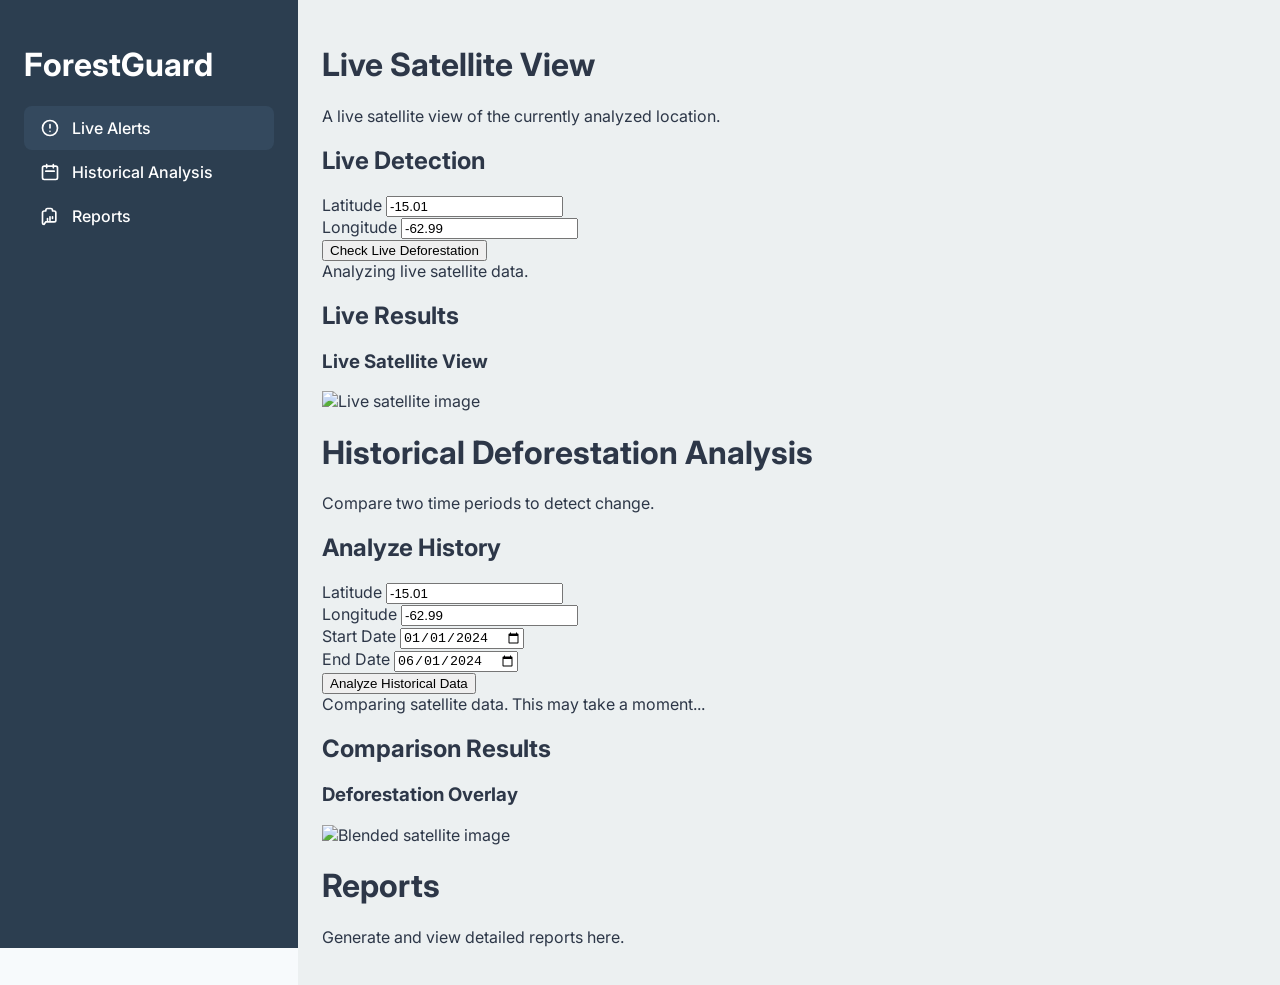
==== commit 2795b1f2: "reverting again" ====
--- a/src/templates/index.html
+++ b/src/templates/index.html
@@ -4,6 +4,7 @@
     <meta charset="UTF-8">
     <meta name="viewport" content="width=device-width, initial-scale=1.0">
     <title>ForestGuard Dashboard</title>
+    <script src="https://cdn.tailwindcss.com"></script>
     <style>
         @import url('https://fonts.googleapis.com/css2?family=Inter:wght@400;500;600;700&display=swap');
         
@@ -32,659 +33,290 @@
         }
 
         .sidebar {
-            width: 280px;
-            background-color: var(--sidebar-background);
-            padding: 2rem 1rem;
-            display: flex;
-            flex-direction: column;
-            gap: 1.5rem;
-            border-right: 1px solid var(--border-color);
-            transition: all 0.3s ease;
-        }
-        
-        .sidebar-logo {
-            font-size: 1.5rem;
-            font-weight: 700;
-            color: var(--primary-color);
-            margin-bottom: 2rem;
-            text-align: center;
-        }
-
-        .sidebar-nav {
-            list-style: none;
-            padding: 0;
-            margin: 0;
-        }
-
-        .sidebar-nav-item a {
+            width: 250px;
+            background-color: #2c3e50;
+            color: white;
+            padding: 24px;
+            height: 100vh;
+        }
+        .content {
+            flex-grow: 1;
+            background-color: #ecf0f1;
+            padding: 24px;
+        }
+        .nav-item {
             display: flex;
             align-items: center;
-            gap: 1rem;
-            padding: 1rem 1.5rem;
-            text-decoration: none;
-            color: var(--text-light);
+            padding: 12px 16px;
+            border-radius: 8px;
+            cursor: pointer;
+            transition: background-color 0.2s;
+        }
+        .nav-item:hover, .nav-item.active {
+            background-color: #34495e;
+        }
+        .nav-item-icon {
+            width: 20px;
+            height: 20px;
+            margin-right: 12px;
+        }
+        .nav-item-text {
             font-weight: 500;
-            border-radius: var(--radius-md);
-            transition: all 0.2s ease;
-        }
-
-        .sidebar-nav-item a:hover {
-            background-color: var(--border-color);
-            color: var(--text-color);
-        }
-
-        .sidebar-nav-item a.active {
-            background-color: var(--primary-color);
-            color: var(--card-background);
-            box-shadow: var(--shadow);
-        }
-
-        .main-content {
-            flex-grow: 1;
-            padding: 2rem;
-            overflow-y: auto;
-            display: flex;
-            flex-direction: column;
-            gap: 2rem;
-        }
-
-        .content-section {
-            display: none;
-        }
-
-        .content-section.active {
-            display: flex;
-            flex-direction: column;
-            gap: 2rem;
-        }
-        
-        .summary-cards {
-            display: grid;
-            grid-template-columns: repeat(auto-fit, minmax(220px, 1fr));
-            gap: 1.5rem;
-        }
-
-        .card {
-            background-color: var(--card-background);
-            padding: 1.5rem;
-            border-radius: var(--radius-lg);
-            box-shadow: var(--shadow);
-            display: flex;
-            flex-direction: column;
-            gap: 0.5rem;
-        }
-
-        .card-header {
-            font-size: 0.9rem;
-            color: var(--text-light);
-            display: flex;
-            justify-content: space-between;
-            align-items: center;
-        }
-
-        .card-value {
-            font-size: 2rem;
-            font-weight: 700;
-            color: var(--text-color);
-        }
-
-        .dashboard-layout {
-            display: grid;
-            grid-template-columns: 1fr;
-            gap: 1.5rem;
-        }
-
-        @media (min-width: 900px) {
-            .dashboard-layout {
-                grid-template-columns: 1fr 1.5fr;
-            }
-        }
-
-        .panel {
-            background-color: var(--card-background);
-            padding: 2rem;
-            border-radius: var(--radius-lg);
-            box-shadow: var(--shadow);
-        }
-
-        .panel-header {
-            font-size: 1.25rem;
-            font-weight: 600;
-            margin-bottom: 1.5rem;
-        }
-
-        .input-group {
-            display: flex;
-            flex-direction: column;
-            gap: 0.5rem;
-            margin-bottom: 1rem;
-        }
-
-        .input-group label {
-            font-weight: 500;
-            color: var(--text-light);
-        }
-
-        .input-group input {
-            padding: 0.75rem;
-            border: 1px solid var(--border-color);
-            border-radius: var(--radius-md);
-            transition: border-color 0.2s;
-            font-size: 1rem;
-        }
-
-        .input-group input:focus {
-            outline: none;
-            border-color: var(--primary-color);
-        }
-
-        button {
-            width: 100%;
-            padding: 1rem;
-            background-color: var(--primary-color);
-            color: white;
-            border: none;
-            border-radius: var(--radius-md);
-            font-size: 1rem;
-            font-weight: 600;
-            cursor: pointer;
-            transition: background-color 0.2s, transform 0.1s;
-        }
-
-        button:hover {
-            background-color: var(--primary-dark);
-        }
-
-        button:active {
-            transform: translateY(1px);
-        }
-
-        button:disabled {
-            background-color: #ccc;
-            cursor: not-allowed;
-        }
-
-        .status-message {
-            margin-top: 1rem;
-            padding: 1rem;
-            border-radius: var(--radius-md);
-            font-weight: 600;
-            text-align: center;
-        }
-
-        .status-info { background-color: #ebf8ff; color: #4299e1; }
-        .status-success { background-color: #f0fff4; color: #48bb78; }
-        .status-error { background-color: #fff5f5; color: #f56565; }
-
-        .image-results {
-            display: flex;
-            flex-direction: column;
-            gap: 1.5rem;
-        }
-        
-        @media (min-width: 768px) {
-            .image-results {
-                flex-direction: row;
-                justify-content: space-around;
-            }
-        }
-
-        .image-container {
-            width: 100%;
-            display: flex;
-            flex-direction: column;
-            gap: 0.75rem;
-        }
-
-        .image-container h3 {
-            font-size: 1.1rem;
-            color: var(--text-color);
-            margin: 0;
-            text-align: center;
-        }
-        
-        .image-container img {
-            width: 100%;
-            height: auto;
-            border-radius: var(--radius-md);
-            box-shadow: var(--shadow);
-            border: 1px solid var(--border-color);
-            display: block;
-        }
-
-        .alert-box {
-            font-size: 1.2rem;
-            font-weight: 700;
-            padding: 1.5rem;
-            border-radius: var(--radius-md);
-            text-align: center;
-            margin-top: 1rem;
-            transition: all 0.3s ease;
-        }
-        .alert-on { background-color: #f56565; color: white; }
-        .alert-off { background-color: #48bb78; color: white; }
-
-        .user-profile {
-            display: flex;
-            align-items: center;
-            gap: 0.75rem;
-            padding: 1rem;
-            background-color: var(--card-background);
-            border-radius: var(--radius-md);
-            margin-top: auto;
-            box-shadow: var(--shadow);
-        }
-
-        .user-profile img {
-            width: 40px;
-            height: 40px;
-            border-radius: 50%;
-            background-color: var(--border-color);
-        }
-
-        .user-profile-info {
-            display: flex;
-            flex-direction: column;
-        }
-
-        .user-profile-name {
-            font-weight: 600;
-        }
-
-        .user-profile-role {
-            font-size: 0.8rem;
-            color: var(--text-light);
-        }
-        
-        @media (max-width: 768px) {
-            .sidebar {
-                width: 70px;
-                padding: 2rem 0.5rem;
-            }
-            .sidebar-logo {
-                font-size: 1.2rem;
-                margin-bottom: 1rem;
-            }
-            .sidebar-nav-item a {
-                padding: 1rem 0.5rem;
-                justify-content: center;
-            }
-            .sidebar-nav-item span {
-                display: none;
-            }
-            .user-profile-info {
-                display: none;
-            }
-            .user-profile {
-                justify-content: center;
-            }
-            .main-content {
-                padding: 1rem;
-            }
-        }
-
-        .map-container {
-            width: 100%;
-            aspect-ratio: 16 / 9;
-            background-color: #e2e8f0;
-            border-radius: var(--radius-md);
-            overflow: hidden;
-            position: relative;
-        }
-
-        .map-container img {
-            width: 100%;
-            height: 100%;
-            object-fit: cover;
-            display: block;
-        }
-
-        .alert-list {
-            display: flex;
-            flex-direction: column;
-            gap: 1rem;
-        }
-
-        .alert-item {
-            background-color: #f7fafc;
-            border: 1px solid var(--border-color);
-            padding: 1.5rem;
-            border-radius: var(--radius-md);
-        }
-
-        .alert-item-header {
-            display: flex;
-            justify-content: space-between;
-            align-items: center;
-            font-weight: 600;
-            margin-bottom: 0.5rem;
-        }
-        
-        .alert-item-header .location {
-            color: var(--primary-dark);
-        }
-
-        .alert-item-body {
-            font-size: 0.9rem;
-            color: var(--text-light);
-        }
-
-        .gallery {
-            display: grid;
-            grid-template-columns: repeat(auto-fill, minmax(200px, 1fr));
-            gap: 1.5rem;
-        }
-
-        .gallery-item {
-            position: relative;
-            overflow: hidden;
-            border-radius: var(--radius-md);
-            aspect-ratio: 1 / 1;
-            transition: transform 0.2s ease;
-        }
-        
-        .gallery-item:hover {
-            transform: scale(1.03);
-        }
-
-        .gallery-item img {
-            width: 100%;
-            height: 100%;
-            object-fit: cover;
-        }
-
-        .gallery-overlay {
-            position: absolute;
-            bottom: 0;
-            left: 0;
-            right: 0;
-            background: linear-gradient(transparent, rgba(0,0,0,0.6));
-            color: white;
-            padding: 1rem;
-            font-size: 0.9rem;
-            font-weight: 500;
-            transform: translateY(100%);
-            transition: transform 0.2s ease;
-        }
-        
-        .gallery-item:hover .gallery-overlay {
-            transform: translateY(0);
-        }
-
-        .gallery-overlay .date {
-            font-size: 0.8rem;
-            color: #d1d5db;
-        }
-        
+        }
     </style>
 </head>
-<body>
-
-<div class="sidebar">
-    <div class="sidebar-logo">ForestGuard</div>
-    <ul class="sidebar-nav">
-        <li class="sidebar-nav-item"><a href="#" data-section="dashboard" class="active"><svg xmlns="http://www.w3.org/2000/svg" width="24" height="24" viewBox="0 0 24 24" fill="none" stroke="currentColor" stroke-width="2" stroke-linecap="round" stroke-linejoin="round" class="lucide lucide-layout-dashboard"><rect width="7" height="9" x="3" y="3" rx="1"/><rect width="7" height="5" x="14" y="3" rx="1"/><rect width="7" height="9" x="14" y="12" rx="1"/><rect width="7" height="5" x="3" y="16" rx="1"/></svg><span>Dashboard</span></a></li>
-        <li class="sidebar-nav-item"><a href="#" data-section="satellite-view"><svg xmlns="http://www.w3.org/2000/svg" width="24" height="24" viewBox="0 0 24 24" fill="none" stroke="currentColor" stroke-width="2" stroke-linecap="round" stroke-linejoin="round" class="lucide lucide-satellite"><path d="M13.5 14.5a2.5 2.5 0 0 0 0-5 2.5 2.5 0 0 0 0 5Z"/><path d="M17.43 14.82a6.37 6.37 0 0 0 0-9.64 6.37 6.37 0 0 0-9.64 0 6.37 6.37 0 0 0 0 9.64L10 17l2 2 2-2 3.43-2.18Z"/><path d="M11.64 12.64 8 16l-1.6-1.6"/><path d="m14 11-1.6-1.6"/><circle cx="12" cy="12" r="2.5"/><path d="m10.82 2.82-1.5 1.5"/><path d="M14.28 5.72 17.5 9"/><path d="m2.82 10.82 1.5 1.5"/><path d="m5.72 14.28 3.22 3.22"/><path d="m10.82 21.18 1.5-1.5"/><path d="m14.28 18.28 3.22 3.22"/><path d="m21.18 13.18-1.5-1.5"/><path d="m18.28 9.72-3.22-3.22"/></svg><span>Satellite View</span></a></li>
-        <li class="sidebar-nav-item"><a href="#" data-section="live-alerts"><svg xmlns="http://www.w3.org/2000/svg" width="24" height="24" viewBox="0 0 24 24" fill="none" stroke="currentColor" stroke-width="2" stroke-linecap="round" stroke-linejoin="round" class="lucide lucide-bell-ring"><path d="M6 8a6 6 0 0 1 12 0c0 7 3 9 3 9H3s3-2 3-9"/><path d="M10.36 17.27a2 2 0 1 0 3.28 0"/><path d="M14 22a4 4 0 0 0-8 0"/></svg><span>Live Alerts</span></a></li>
-        <li class="sidebar-nav-item"><a href="#" data-section="geo-mapping"><svg xmlns="http://www.w3.org/2000/svg" width="24" height="24" viewBox="0 0 24 24" fill="none" stroke="currentColor" stroke-width="2" stroke-linecap="round" stroke-linejoin="round" class="lucide lucide-map"><polygon points="3 6 9 3 15 6 21 3 21 18 15 21 9 18 3 21"/><line x1="9" x2="9" y1="3" y2="18"/><line x1="15" x2="15" y1="6" y2="21"/></svg><span>Geo Mapping</span></a></li>
-        <li class="sidebar-nav-item"><a href="#"><svg xmlns="http://www.w3.org/2000/svg" width="24" height="24" viewBox="0 0 24 24" fill="none" stroke="currentColor" stroke-width="2" stroke-linecap="round" stroke-linejoin="round" class="lucide lucide-file-text"><path d="M14.5 2H6a2 2 0 0 0-2 2v16a2 2 0 0 0 2 2h12a2 2 0 0 0 2-2V7.5L14.5 2z"/><polyline points="14 2 14 8 20 8"/><line x1="16" x2="8" y1="13" y2="13"/><line x1="16" x2="8" y1="17" y2="17"/><line x1="10" x2="8" y1="9" y2="9"/></svg><span>Reports</span></a></li>
-    </ul>
-    <div class="user-profile">
-        <img src="https://placehold.co/40x40/2d3748/ffffff?text=U" alt="User Profile">
-        <div class="user-profile-info">
-            <span class="user-profile-name">Admin User</span>
-            <span class="user-profile-role">Forest Protection Agency</span>
-        </div>
+<body class="flex min-h-screen">
+    <!-- Sidebar Navigation -->
+    <div class="sidebar flex flex-col items-start">
+        <h1 class="text-2xl font-bold mb-10">ForestGuard</h1>
+        <nav class="w-full space-y-2">
+            <a onclick="showSection('live-alerts')" class="nav-item active">
+                <svg class="nav-item-icon" fill="none" stroke="currentColor" viewBox="0 0 24 24" xmlns="http://www.w3.org/2000/svg">
+                    <path stroke-linecap="round" stroke-linejoin="round" stroke-width="2" d="M12 8v4m0 4h.01M21 12a9 9 0 11-18 0 9 9 0 0118 0z"></path>
+                </svg>
+                <span class="nav-item-text">Live Alerts</span>
+            </a>
+            <a onclick="showSection('historical-analysis')" class="nav-item">
+                <svg class="nav-item-icon" fill="none" stroke="currentColor" viewBox="0 0 24 24" xmlns="http://www.w3.org/2000/svg">
+                    <path stroke-linecap="round" stroke-linejoin="round" stroke-width="2" d="M8 7V3m8 4V3m-9 8h10M5 21h14a2 2 0 002-2V7a2 2 0 00-2-2H5a2 2 0 00-2 2v12a2 2 0 002 2z"></path>
+                </svg>
+                <span class="nav-item-text">Historical Analysis</span>
+            </a>
+            <a onclick="showSection('reports')" class="nav-item">
+                <svg class="nav-item-icon" fill="none" stroke="currentColor" viewBox="0 0 24 24" xmlns="http://www.w3.org/2000/svg">
+                    <path stroke-linecap="round" stroke-linejoin="round" stroke-width="2" d="M9 17v-2m3 2v-4m3 2v-2m-8 6h10a2 2 0 002-2V8a2 2 0 00-2-2h-2V5a2 2 0 00-2-2H9a2 2 0 00-2 2v1H5a2 2 0 00-2 2v12a2 2 0 002 2z"></path>
+                </svg>
+                <span class="nav-item-text">Reports</span>
+            </a>
+        </nav>
     </div>
-</div>
-
-<div class="main-content">
-    <div id="dashboard" class="content-section active">
-        <div class="summary-cards">
-            <div class="card">
-                <div class="card-header">
-                    <span>Active Alerts</span>
-                    <svg xmlns="http://www.w3.org/2000/svg" width="18" height="18" viewBox="0 0 24 24" fill="none" stroke="#fbbf24" stroke-width="2" stroke-linecap="round" stroke-linejoin="round" class="lucide lucide-alert-triangle"><path d="M10.29 3.86L1.82 18a2 2 0 0 0 1.71 3h16.94a2 2 0 0 0 1.71-3L13.71 3.86a2 2 0 0 0-3.42 0z"/><line x1="12" x2="12" y1="9" y2="13"/><line x1="12" x2="12" y1="17" y2="17"/></svg>
+
+    <!-- Main Content Area -->
+    <div class="content flex flex-col items-center">
+
+        <!-- Live Alerts Section (Initial View) -->
+        <div id="live-alerts" class="w-full">
+            <h1 class="text-3xl font-extrabold text-gray-900 text-center">Live Satellite View</h1>
+            <p class="text-gray-600 text-center mb-8">A live satellite view of the currently analyzed location.</p>
+
+            <div class="bg-white rounded-2xl shadow-xl p-8 max-w-4xl w-full flex flex-col md:flex-row gap-8">
+                <!-- Live Detection Input and Controls -->
+                <div class="w-full md:w-1/3 flex flex-col space-y-6">
+                    <h2 class="text-2xl font-bold text-gray-800 text-center">Live Detection</h2>
+                    <div class="space-y-4">
+                        <div>
+                            <label for="live-lat" class="block text-sm font-medium text-gray-700">Latitude</label>
+                            <input type="number" id="live-lat" placeholder="-15.01" value="-15.01" step="0.0001"
+                                   class="mt-1 block w-full rounded-md border-gray-300 shadow-sm p-2 focus:ring-blue-500 focus:border-blue-500" />
+                        </div>
+                        <div>
+                            <label for="live-lon" class="block text-sm font-medium text-gray-700">Longitude</label>
+                            <input type="number" id="live-lon" placeholder="-62.99" value="-62.99" step="0.0001"
+                                   class="mt-1 block w-full rounded-md border-gray-300 shadow-sm p-2 focus:ring-blue-500 focus:border-blue-500" />
+                        </div>
+                    </div>
+                    <button onclick="detectLive()"
+                            class="w-full py-3 px-6 bg-green-600 text-white rounded-full font-semibold shadow-md hover:bg-green-700 transition duration-300">
+                        Check Live Deforestation
+                    </button>
                 </div>
-                <div class="card-value">0</div>
-            </div>
-            <div class="card">
-                <div class="card-header">
-                    <span>Area Lost Today</span>
-                    <svg xmlns="http://www.w3.org/2000/svg" width="18" height="18" viewBox="0 0 24 24" fill="none" stroke="#f56565" stroke-width="2" stroke-linecap="round" stroke-linejoin="round" class="lucide lucide-line-chart"><path d="M3 3v18h18"/><path d="m19 9-5 5-4-4-3 3"/></svg>
-                </div>
-                <div class="card-value">0 ha</div>
-            </div>
-            <div class="card">
-                <div class="card-header">
-                    <span>Detection Accuracy</span>
-                    <svg xmlns="http://www.w3.org/2000/svg" width="18" height="18" viewBox="0 0 24 24" fill="none" stroke="#48bb78" stroke-width="2" stroke-linecap="round" stroke-linejoin="round" class="lucide lucide-trending-up"><polyline points="22 7 13.5 15.5 8.5 10.5 2 17"/></svg>
-                </div>
-                <div class="card-value">N/A</div>
-            </div>
-            <div class="card">
-                <div class="card-header">
-                    <span>Monitored Regions</span>
-                    <svg xmlns="http://www.w3.org/2000/svg" width="18" height="18" viewBox="0 0 24 24" fill="none" stroke="#60a5fa" stroke-width="2" stroke-linecap="round" stroke-linejoin="round" class="lucide lucide-map-pin"><path d="M12 18s-4-4.81-4-9a4 4 0 0 1 8 0c0 4.19-4 9-4 9z"/><path d="M12 12a3 3 0 1 0 0-6 3 3 0 0 0 0 6z"/></svg>
-                </div>
-                <div class="card-value">N/A</div>
-            </div>
-        </div>
-
-        <div class="dashboard-layout">
-            <div class="panel">
-                <h2 class="panel-header">Deforestation Detection</h2>
-                <p style="margin-top:-1rem; margin-bottom: 2rem; color:var(--text-light)">Enter the latitude, longitude, and date to analyze.</p>
-                <div class="input-group">
-                    <label for="latitude">Latitude</label>
-                    <input type="number" id="latitude" placeholder="Enter latitude..." value="-10.74">
-                </div>
-                <div class="input-group">
-                    <label for="longitude">Longitude</label>
-                    <input type="number" id="longitude" placeholder="Enter longitude..." value="-63.15">
-                </div>
-                <div class="input-group">
-                    <label for="date">Date</label>
-                    <input type="date" id="date" value="2020-05-15">
-                </div>
-                <button id="detect-button">Detect Deforestation</button>
-                <p id="status-message" class="status-message"></p>
-            </div>
-
-            <div class="panel" id="results-panel" style="display: none;">
-                <h2 class="panel-header">Live Detection Results</h2>
-                <div class="image-results">
-                    <div class="image-container">
-                        <h3>Before</h3>
-                        <img id="before-image" src="" alt="Before Image">
+                <!-- Live Detection Results Display -->
+                <div class="w-full md:w-2/3 flex flex-col items-center">
+                    <div id="live-results-container" class="w-full">
+                        <div id="live-loading" class="hidden text-center text-gray-500 text-lg">
+                            Analyzing live satellite data.
+                        </div>
+                        <div id="live-error" class="hidden text-center text-red-500 font-semibold text-lg"></div>
+                        <div id="live-images-display" class="hidden flex flex-col space-y-4">
+                            <h2 class="text-2xl font-bold text-gray-800 text-center">Live Results</h2>
+                            <p id="live-percentage" class="text-xl text-center font-bold text-green-600"></p>
+                            
+                            <div class="bg-gray-200 rounded-lg p-2 shadow-inner">
+                                <h3 class="text-lg font-medium text-gray-700 mb-2">Live Satellite View</h3>
+                                <img id="live-blended-image" src="" alt="Live satellite image" class="w-full h-auto rounded-lg shadow-md" />
+                            </div>
+                        </div>
                     </div>
-                    <div class="image-container">
-                        <h3>After</h3>
-                        <img id="after-image" src="" alt="After Image">
-                    </div>
-                </div>
-                <div class="image-results">
-                    <div class="image-container">
-                        <h3>Blended Image</h3>
-                        <img id="blended-image" src="" alt="Blended Image with Deforestation">
-                    </div>
-                    <div class="image-container">
-                        <h3>Predicted Mask</h3>
-                        <img id="mask-image" src="" alt="Predicted Deforestation Mask">
-                    </div>
-                </div>
-                <div class="alert-box" id="alert-box"></div>
-            </div>
-        </div>
-    </div>
-
-    <div id="satellite-view" class="content-section">
-        <h2 class="panel-header">Satellite View</h2>
-        <p style="margin-top:-1rem; margin-bottom: 2rem; color:var(--text-light)">A live satellite view of the currently analyzed location.</p>
-        <div class="panel">
-            <div class="map-container">
-                <img id="map-image" src="https://placehold.co/1200x675/e2e8f0/718096?text=Map+View" alt="Satellite map of the area.">
-            </div>
-        </div>
-    </div>
-
-    <div id="live-alerts" class="content-section">
-        <h2 class="panel-header">Live Alerts</h2>
-        <p style="margin-top:-1rem; margin-bottom: 2rem; color:var(--text-light)">Recent alerts for detected deforestation, updating with your last analysis.</p>
-        <div class="alert-list" id="alert-list">
-            <!-- Alert items will be dynamically added here -->
-            <div class="alert-item">
-                <div class="alert-item-header">
-                    <span class="location">No alerts yet</span>
-                    <span class="date">N/A</span>
-                </div>
-                <div class="alert-item-body">
-                    Run a deforestation analysis to see the latest alert here.
                 </div>
             </div>
         </div>
-    </div>
-    
-    <div id="geo-mapping" class="content-section">
-        <h2 class="panel-header">Analysis History</h2>
-        <p style="margin-top:-1rem; margin-bottom: 2rem; color:var(--text-light)">A gallery of recent deforestation analysis results.</p>
-        <div class="gallery" id="analysis-gallery">
-            <!-- Gallery items will be dynamically added here -->
-            <div class="gallery-item">
-                <img src="https://placehold.co/400x400/edf2f7/718096?text=Start+an+Analysis" alt="Placeholder image for a past detection.">
-                <div class="gallery-overlay">
-                    <div class="location">Start an Analysis</div>
-                    <div class="date">to see results here</div>
+
+        <!-- Historical Analysis Section (Hidden by default) -->
+        <div id="historical-analysis" class="w-full hidden">
+            <h1 class="text-3xl font-extrabold text-gray-900 text-center">Historical Deforestation Analysis</h1>
+            <p class="text-gray-600 text-center mb-8">Compare two time periods to detect change.</p>
+
+            <div class="bg-white rounded-2xl shadow-xl p-8 max-w-4xl w-full flex flex-col md:flex-row gap-8">
+                <!-- Historical Detection Input and Controls -->
+                <div class="w-full md:w-1/3 flex flex-col space-y-6">
+                    <h2 class="text-2xl font-bold text-gray-800 text-center">Analyze History</h2>
+                    <div class="space-y-4">
+                        <div>
+                            <label for="hist-lat" class="block text-sm font-medium text-gray-700">Latitude</label>
+                            <input type="number" id="hist-lat" placeholder="-15.01" value="-15.01" step="0.0001"
+                                   class="mt-1 block w-full rounded-md border-gray-300 shadow-sm p-2 focus:ring-blue-500 focus:border-blue-500" />
+                        </div>
+                        <div>
+                            <label for="hist-lon" class="block text-sm font-medium text-gray-700">Longitude</label>
+                            <input type="number" id="hist-lon" placeholder="-62.99" value="-62.99" step="0.0001"
+                                   class="mt-1 block w-full rounded-md border-gray-300 shadow-sm p-2 focus:ring-blue-500 focus:border-blue-500" />
+                        </div>
+                        <div>
+                            <label for="start_date" class="block text-sm font-medium text-gray-700">Start Date</label>
+                            <input type="date" id="start_date" value="2024-01-01"
+                                   class="mt-1 block w-full rounded-md border-gray-300 shadow-sm p-2 focus:ring-blue-500 focus:border-blue-500" />
+                        </div>
+                        <div>
+                            <label for="end_date" class="block text-sm font-medium text-gray-700">End Date</label>
+                            <input type="date" id="end_date" value="2024-06-01"
+                                   class="mt-1 block w-full rounded-md border-gray-300 shadow-sm p-2 focus:ring-blue-500 focus:border-blue-500" />
+                        </div>
+                    </div>
+                    <button onclick="detectHistorical()"
+                            class="w-full py-3 px-6 bg-blue-600 text-white rounded-full font-semibold shadow-md hover:bg-blue-700 transition duration-300">
+                        Analyze Historical Data
+                    </button>
+                </div>
+                <!-- Historical Detection Results Display -->
+                <div class="w-full md:w-2/3 flex flex-col items-center">
+                    <div id="historical-results-container" class="w-full">
+                        <div id="historical-loading" class="hidden text-center text-gray-500 text-lg">
+                            Comparing satellite data. This may take a moment...
+                        </div>
+                        <div id="historical-error" class="hidden text-center text-red-500 font-semibold text-lg"></div>
+                        <div id="historical-images-display" class="hidden flex flex-col space-y-4">
+                            <h2 class="text-2xl font-bold text-gray-800 text-center">Comparison Results</h2>
+                            <p id="historical-percentage" class="text-xl text-center font-bold text-blue-600"></p>
+                            
+                            <div class="bg-gray-200 rounded-lg p-2 shadow-inner">
+                                <h3 class="text-lg font-medium text-gray-700 mb-2">Deforestation Overlay</h3>
+                                <img id="historical-blended-image" src="" alt="Blended satellite image" class="w-full h-auto rounded-lg shadow-md" />
+                            </div>
+                        </div>
+                    </div>
                 </div>
             </div>
         </div>
+
+        <!-- Other placeholder sections -->
+        <div id="reports" class="w-full hidden">
+            <h1 class="text-3xl font-extrabold text-gray-900 text-center">Reports</h1>
+            <p class="text-gray-600 text-center mt-4">Generate and view detailed reports here.</p>
+        </div>
     </div>
-</div>
-
-<script>
-    const sections = document.querySelectorAll('.content-section');
-    const navLinks = document.querySelectorAll('.sidebar-nav-item a');
-
-    navLinks.forEach(link => {
-        link.addEventListener('click', (e) => {
-            e.preventDefault();
+
+    <script>
+        // Function to switch between dashboard sections
+        function showSection(sectionId) {
+            const sections = ['live-alerts', 'historical-analysis', 'reports'];
+            sections.forEach(id => {
+                const section = document.getElementById(id);
+                const navItem = document.querySelector(`[onclick="showSection('${id}')"]`);
+                if (id === sectionId) {
+                    section.classList.remove('hidden');
+                    navItem.classList.add('active');
+                } else {
+                    section.classList.add('hidden');
+                    navItem.classList.remove('active');
+                }
+            });
+        }
+        // Live Detection Function
+        async function detectLive() {
+            const lat = document.getElementById('live-lat').value;
+            const lon = document.getElementById('live-lon').value;
+
+            const loading = document.getElementById('live-loading');
+            const error = document.getElementById('live-error');
+            const imagesDisplay = document.getElementById('live-images-display');
+            const percentageText = document.getElementById('live-percentage');
+            const blendedImage = document.getElementById('live-blended-image');
+
+            // Reset UI
+            loading.classList.remove('hidden');
+            imagesDisplay.classList.add('hidden');
+            error.classList.add('hidden');
+            error.textContent = '';
             
-            // Remove active class from all links and sections
-            navLinks.forEach(nav => nav.classList.remove('active'));
-            sections.forEach(section => section.classList.remove('active'));
+            try {
+                const response = await fetch('/api/detect-live', {
+                    method: 'POST',
+                    headers: {
+                        'Content-Type': 'application/json',
+                    },
+                    body: JSON.stringify({
+                        lat: parseFloat(lat),
+                        lon: parseFloat(lon),
+                    }),
+                });
+
+                const data = await response.json();
+
+                if (response.ok && data.success) {
+                    percentageText.textContent = `Live Deforestation: ${data.percentage}`;
+                    blendedImage.src = data.blended_image_url;
+                    imagesDisplay.classList.remove('hidden');
+                } else {
+                    error.textContent = `Error: ${data.error || 'An unknown error occurred.'}`;
+                    error.classList.remove('hidden');
+                }
+            } catch (e) {
+                error.textContent = `Network Error: Could not connect to the server. Please check your connection.`;
+                error.classList.remove('hidden');
+            } finally {
+                loading.classList.add('hidden');
+            }
+        }
+// Historical Analysis Function
+        async function detectHistorical() {
+            const lat = document.getElementById('hist-lat').value;
+            const lon = document.getElementById('hist-lon').value;
+            const startDate = document.getElementById('start_date').value;
+            const endDate = document.getElementById('end_date').value;
+
+            const loading = document.getElementById('historical-loading');
+            const error = document.getElementById('historical-error');
+            const imagesDisplay = document.getElementById('historical-images-display');
+            const percentageText = document.getElementById('historical-percentage');
+            const blendedImage = document.getElementById('historical-blended-image');
+
+            // Reset UI
+            loading.classList.remove('hidden');
+            imagesDisplay.classList.add('hidden');
+            error.classList.add('hidden');
+            error.textContent = '';
             
-            // Add active class to clicked link and corresponding section
-            const targetSection = e.target.closest('a').dataset.section;
-            if (targetSection) {
-                e.target.closest('a').classList.add('active');
-                document.getElementById(targetSection).classList.add('active');
+            try {
+                const response = await fetch('/api/detect-historical', {
+                    method: 'POST',
+                    headers: {
+                        'Content-Type': 'application/json',
+                    },
+                    body: JSON.stringify({
+                        lat: parseFloat(lat),
+                        lon: parseFloat(lon),
+                        initial_date: startDate,
+                        final_date: endDate,
+                    }),
+                });
+                
+                const data = await response.json();
+
+                if (response.ok && data.success) {
+                    percentageText.textContent = `New Deforestation Detected: ${data.percentage}`;
+                    blendedImage.src = data.blended_image_url;
+                    imagesDisplay.classList.remove('hidden');
+                } else {
+                    error.textContent = `Error: ${data.error || 'An unknown error occurred.'}`;
+                    error.classList.remove('hidden');
+                }
+            } catch (e) {
+                error.textContent = `Network Error: Could not connect to the server. Please check your connection.`;
+                error.classList.remove('hidden');
+            } finally {
+                loading.classList.add('hidden');
             }
-        });
-    });
-
-    document.getElementById('detect-button').addEventListener('click', async () => {
-        const lat = document.getElementById('latitude').value;
-        const lon = document.getElementById('longitude').value;
-        const date = document.getElementById('date').value;
-        const statusMessage = document.getElementById('status-message');
-        const detectButton = document.getElementById('detect-button');
-        const resultsPanel = document.getElementById('results-panel');
-
-        if (!lat || !lon || !date) {
-            statusMessage.textContent = 'Please enter latitude, longitude, and a date.';
-            statusMessage.className = 'status-message status-error';
-            return;
-        }
-
-        // 1. Show processing status and disable button
-        statusMessage.textContent = 'Processing... Please wait.';
-        statusMessage.className = 'status-message status-info';
-        detectButton.disabled = true;
-        resultsPanel.style.display = 'none';
-
-        try {
-            // 2. Make the API call to the Flask backend with a single date
-            const response = await fetch(`/detect?lat=${lat}&lon=${lon}&date=${date}`);
-            const data = await response.json();
-
-            // 3. Handle the response
-            if (data.success) {
-                statusMessage.textContent = `Detection complete! Deforestation: ${data.percentage}`;
-                statusMessage.className = 'status-message status-success';
-                
-                // Show the results panel on the dashboard view
-                resultsPanel.style.display = 'block';
-
-                // Update the images on the dashboard view
-                document.getElementById('before-image').src = data.before_image_url;
-                document.getElementById('after-image').src = data.after_image_url;
-                document.getElementById('blended-image').src = data.blended_image_url;
-                document.getElementById('mask-image').src = data.mask_image_url;
-                
-                // Update alert message on the dashboard view
-                const alertBox = document.getElementById('alert-box');
-                const percentage = parseFloat(data.percentage);
-                
-                if (percentage > 0.1) {
-                    alertBox.textContent = `🚨 ALERT: Significant deforestation detected! (${data.percentage})`;
-                    alertBox.className = 'alert-box alert-on';
-                } else {
-                    alertBox.textContent = `✅ No significant deforestation detected. (${data.percentage})`;
-                    alertBox.className = 'alert-box alert-off';
-                }
-
-                // Update Satellite View
-                const mapImage = document.getElementById('map-image');
-                mapImage.src = `https://placehold.co/1200x675?text=Lat:${lat}+Lon:${lon}`;
-
-                // Update Live Alerts
-                const alertList = document.getElementById('alert-list');
-                const newAlertItem = document.createElement('div');
-                newAlertItem.className = 'alert-item';
-                newAlertItem.innerHTML = `
-                    <div class="alert-item-header">
-                        <span class="location">Lat: ${lat}, Lon: ${lon}</span>
-                        <span class="date">${new Date().toLocaleDateString()}</span>
-                    </div>
-                    <div class="alert-item-body">
-                        ${percentage > 0.1 ? 'Significant deforestation detected! ' : 'No significant deforestation detected.'}
-                        Percentage: ${data.percentage}
-                    </div>
-                `;
-                // Remove previous alerts and add the new one
-                while (alertList.firstChild) {
-                    alertList.removeChild(alertList.firstChild);
-                }
-                alertList.prepend(newAlertItem);
-
-                // Update Geo Mapping gallery
-                const analysisGallery = document.getElementById('analysis-gallery');
-                const galleryItem = document.createElement('div');
-                galleryItem.className = 'gallery-item';
-                galleryItem.innerHTML = `
-                    <img src="${data.blended_image_url}" alt="Analysis result for Lat: ${lat}, Lon: ${lon}">
-                    <div class="gallery-overlay">
-                        <div class="location">Lat: ${lat}, Lon: ${lon}</div>
-                        <div class="date">${new Date().toLocaleString()}</div>
-                    </div>
-                `;
-                analysisGallery.prepend(galleryItem);
-                
-            } else {
-                statusMessage.textContent = `Error: ${data.error}`;
-                statusMessage.className = 'status-message status-error';
-                resultsPanel.style.display = 'none';
-            }
-        } catch (error) {
-            statusMessage.textContent = `Failed to connect to the server. Please check the backend.`;
-            statusMessage.className = 'status-message status-error';
-            console.error('Fetch error:', error);
-        } finally {
-            // 4. Re-enable the button
-            detectButton.disabled = false;
-        }
-    });
-</script>
-
+        }
+    </script>
 </body>
-</html>
+</html>
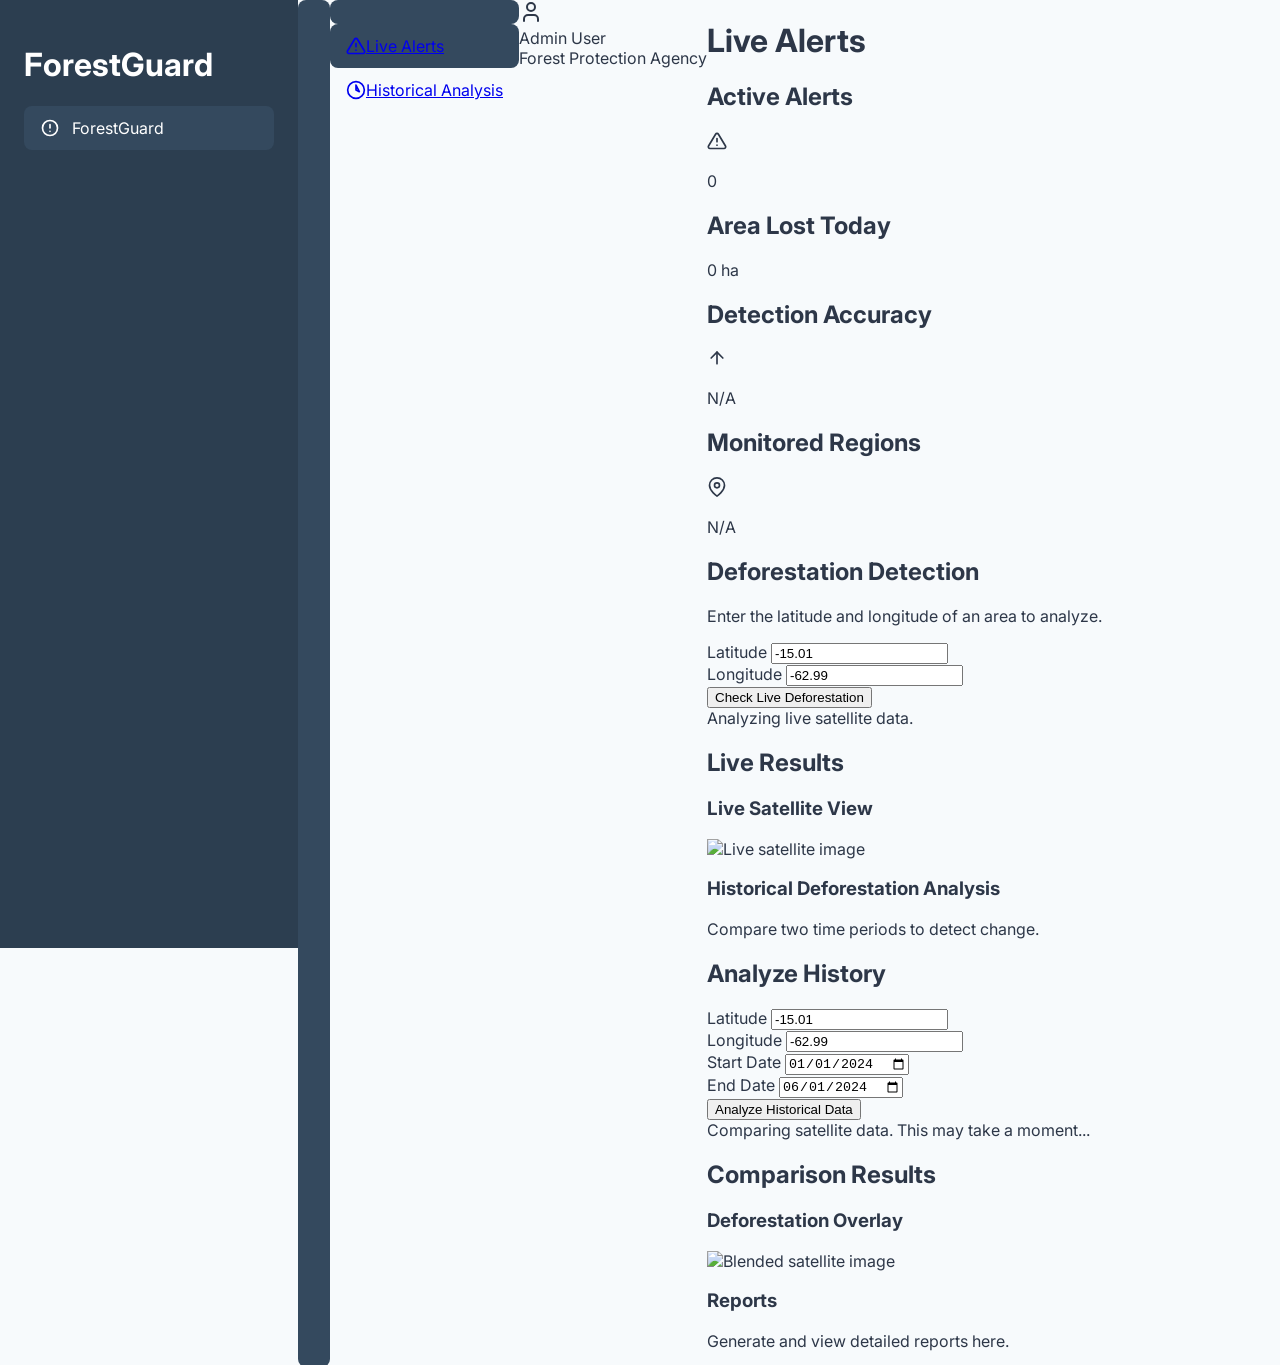
==== commit 02220ce1: "revert completed" ====
--- a/src/templates/index.html
+++ b/src/templates/index.html
@@ -74,35 +74,92 @@
                 <svg class="nav-item-icon" fill="none" stroke="currentColor" viewBox="0 0 24 24" xmlns="http://www.w3.org/2000/svg">
                     <path stroke-linecap="round" stroke-linejoin="round" stroke-width="2" d="M12 8v4m0 4h.01M21 12a9 9 0 11-18 0 9 9 0 0118 0z"></path>
                 </svg>
-                <span class="nav-item-text">Live Alerts</span>
-            </a>
-            <a onclick="showSection('historical-analysis')" class="nav-item">
-                <svg class="nav-item-icon" fill="none" stroke="currentColor" viewBox="0 0 24 24" xmlns="http://www.w3.org/2000/svg">
-                    <path stroke-linecap="round" stroke-linejoin="round" stroke-width="2" d="M8 7V3m8 4V3m-9 8h10M5 21h14a2 2 0 002-2V7a2 2 0 00-2-2H5a2 2 0 00-2 2v12a2 2 0 002 2z"></path>
+                <span class="text-2xl font-bold text-white">ForestGuard</span>
+            </div>
+            <nav class="space-y-2">
+                <a href="#" id="live-alerts-link" class="nav-item flex items-center p-3 rounded-lg active">
+                    <svg xmlns="http://www.w3.org/2000/svg" width="20" height="20" viewBox="0 0 24 24" fill="none" stroke="currentColor" stroke-width="2" stroke-linecap="round" stroke-linejoin="round" class="text-gray-400 mr-4">
+                        <path d="M10.29 3.86L1.82 18a2 2 0 0 0 1.71 3h16.94a2 2 0 0 0 1.71-3L13.71 3.86a2 2 0 0 0-3.42 0z"></path>
+                        <line x1="12" y1="9" x2="12" y2="13"></line>
+                        <line x1="12" y1="17" x2="12.01" y2="17"></line>
+                    </svg>
+                    <span>Live Alerts</span>
+                </a>
+                <a href="#" id="historical-analysis-link" class="nav-item flex items-center p-3 rounded-lg hover:bg-gray-700">
+                    <svg xmlns="http://www.w3.org/2000/svg" width="20" height="20" viewBox="0 0 24 24" fill="none" stroke="currentColor" stroke-width="2" stroke-linecap="round" stroke-linejoin="round" class="text-gray-400 mr-4">
+                        <circle cx="12" cy="12" r="10"></circle>
+                        <polygon points="12 6 12 12 16 14"></polygon>
+                    </svg>
+                    <span>Historical Analysis</span>
+                </a>
+            </nav>
+        </div>
+        <div class="flex items-center space-x-3 text-sm">
+            <div class="w-10 h-10 bg-gray-600 rounded-full flex items-center justify-center">
+                <svg xmlns="http://www.w3.org/2000/svg" width="24" height="24" viewBox="0 0 24 24" fill="none" stroke="currentColor" stroke-width="2" stroke-linecap="round" stroke-linejoin="round" class="w-6 h-6 text-white">
+                    <path d="M19 21v-2a4 4 0 0 0-4-4H9a4 4 0 0 0-4 4v2"></path>
+                    <circle cx="12" cy="7" r="4"></circle>
                 </svg>
-                <span class="nav-item-text">Historical Analysis</span>
-            </a>
-            <a onclick="showSection('reports')" class="nav-item">
-                <svg class="nav-item-icon" fill="none" stroke="currentColor" viewBox="0 0 24 24" xmlns="http://www.w3.org/2000/svg">
-                    <path stroke-linecap="round" stroke-linejoin="round" stroke-width="2" d="M9 17v-2m3 2v-4m3 2v-2m-8 6h10a2 2 0 002-2V8a2 2 0 00-2-2h-2V5a2 2 0 00-2-2H9a2 2 0 00-2 2v1H5a2 2 0 00-2 2v12a2 2 0 002 2z"></path>
-                </svg>
-                <span class="nav-item-text">Reports</span>
-            </a>
-        </nav>
-    </div>
-
-    <!-- Main Content Area -->
-    <div class="content flex flex-col items-center">
-
-        <!-- Live Alerts Section (Initial View) -->
-        <div id="live-alerts" class="w-full">
-            <h1 class="text-3xl font-extrabold text-gray-900 text-center">Live Satellite View</h1>
-            <p class="text-gray-600 text-center mb-8">A live satellite view of the currently analyzed location.</p>
-
-            <div class="bg-white rounded-2xl shadow-xl p-8 max-w-4xl w-full flex flex-col md:flex-row gap-8">
-                <!-- Live Detection Input and Controls -->
-                <div class="w-full md:w-1/3 flex flex-col space-y-6">
-                    <h2 class="text-2xl font-bold text-gray-800 text-center">Live Detection</h2>
+            </div>
+            <div>
+                <div class="font-semibold text-white">Admin User</div>
+                <div class="text-gray-400">Forest Protection Agency</div>
+            </div>
+        </div>
+    </aside>
+
+    <!-- Main Content -->
+    <main class="flex-1 p-8 overflow-y-auto">
+        <h1 id="main-title" class="text-3xl font-bold text-gray-800 mb-8">Live Alerts</h1>
+
+        <!-- Live Alerts Content Section -->
+        <section id="live-alerts-section" class="active-section">
+            <!-- Top Cards Section - Same as before -->
+            <section class="grid grid-cols-1 md:grid-cols-2 lg:grid-cols-4 gap-4 mb-8">
+                <div class="card p-6 flex flex-col items-center justify-center text-center">
+                    <div class="flex items-center space-x-2">
+                        <h2 class="text-xl font-semibold text-gray-800">Active Alerts</h2>
+                        <svg xmlns="http://www.w3.org/2000/svg" width="20" height="20" viewBox="0 0 24 24" fill="none" stroke="currentColor" stroke-width="2" stroke-linecap="round" stroke-linejoin="round" class="text-yellow-500">
+                            <path d="M10.29 3.86L1.82 18a2 2 0 0 0 1.71 3h16.94a2 2 0 0 0 1.71-3L13.71 3.86a2 2 0 0 0-3.42 0z"></path>
+                            <line x1="12" y1="9" x2="12" y2="13"></line>
+                            <line x1="12" y1="17" x2="12.01" y2="17"></line>
+                        </svg>
+                    </div>
+                    <p class="text-4xl font-bold mt-2 text-gray-900">0</p>
+                </div>
+                <div class="card p-6 flex flex-col items-center justify-center text-center">
+                    <h2 class="text-xl font-semibold text-gray-800">Area Lost Today</h2>
+                    <p class="text-4xl font-bold mt-2 text-gray-900">0 ha</p>
+                </div>
+                <div class="card p-6 flex flex-col items-center justify-center text-center">
+                    <div class="flex items-center space-x-2">
+                        <h2 class="text-xl font-semibold text-gray-800">Detection Accuracy</h2>
+                        <svg xmlns="http://www.w3.org/2000/svg" width="20" height="20" viewBox="0 0 24 24" fill="none" stroke="currentColor" stroke-width="2" stroke-linecap="round" stroke-linejoin="round" class="text-green-500">
+                            <path d="M12 19V5"></path>
+                            <polyline points="5 12 12 5 19 12"></polyline>
+                        </svg>
+                    </div>
+                    <p class="text-4xl font-bold mt-2 text-gray-900">N/A</p>
+                </div>
+                <div class="card p-6 flex flex-col items-center justify-center text-center">
+                    <div class="flex items-center space-x-2">
+                        <h2 class="text-xl font-semibold text-gray-800">Monitored Regions</h2>
+                        <svg xmlns="http://www.w3.org/2000/svg" width="20" height="20" viewBox="0 0 24 24" fill="none" stroke="currentColor" stroke-width="2" stroke-linecap="round" stroke-linejoin="round" class="text-blue-500">
+                            <path d="M21 10c0 7-9 13-9 13s-9-6-9-13a9 9 0 0 1 18 0z"></path>
+                            <circle cx="12" cy="10" r="3"></circle>
+                        </svg>
+                    </div>
+                    <p class="text-4xl font-bold mt-2 text-gray-900">N/A</p>
+                </div>
+            </section>
+
+            <!-- Deforestation Detection Section -->
+            <section class="grid grid-cols-1 lg:grid-cols-2 gap-8">
+                <!-- Left Side - Input Form -->
+                <div class="card p-8">
+                    <h2 class="text-2xl font-semibold text-gray-800 mb-4">Deforestation Detection</h2>
+                    <p class="text-gray-600 mb-6">Enter the latitude and longitude of an area to analyze.</p>
+
                     <div class="space-y-4">
                         <div>
                             <label for="live-lat" class="block text-sm font-medium text-gray-700">Latitude</label>
